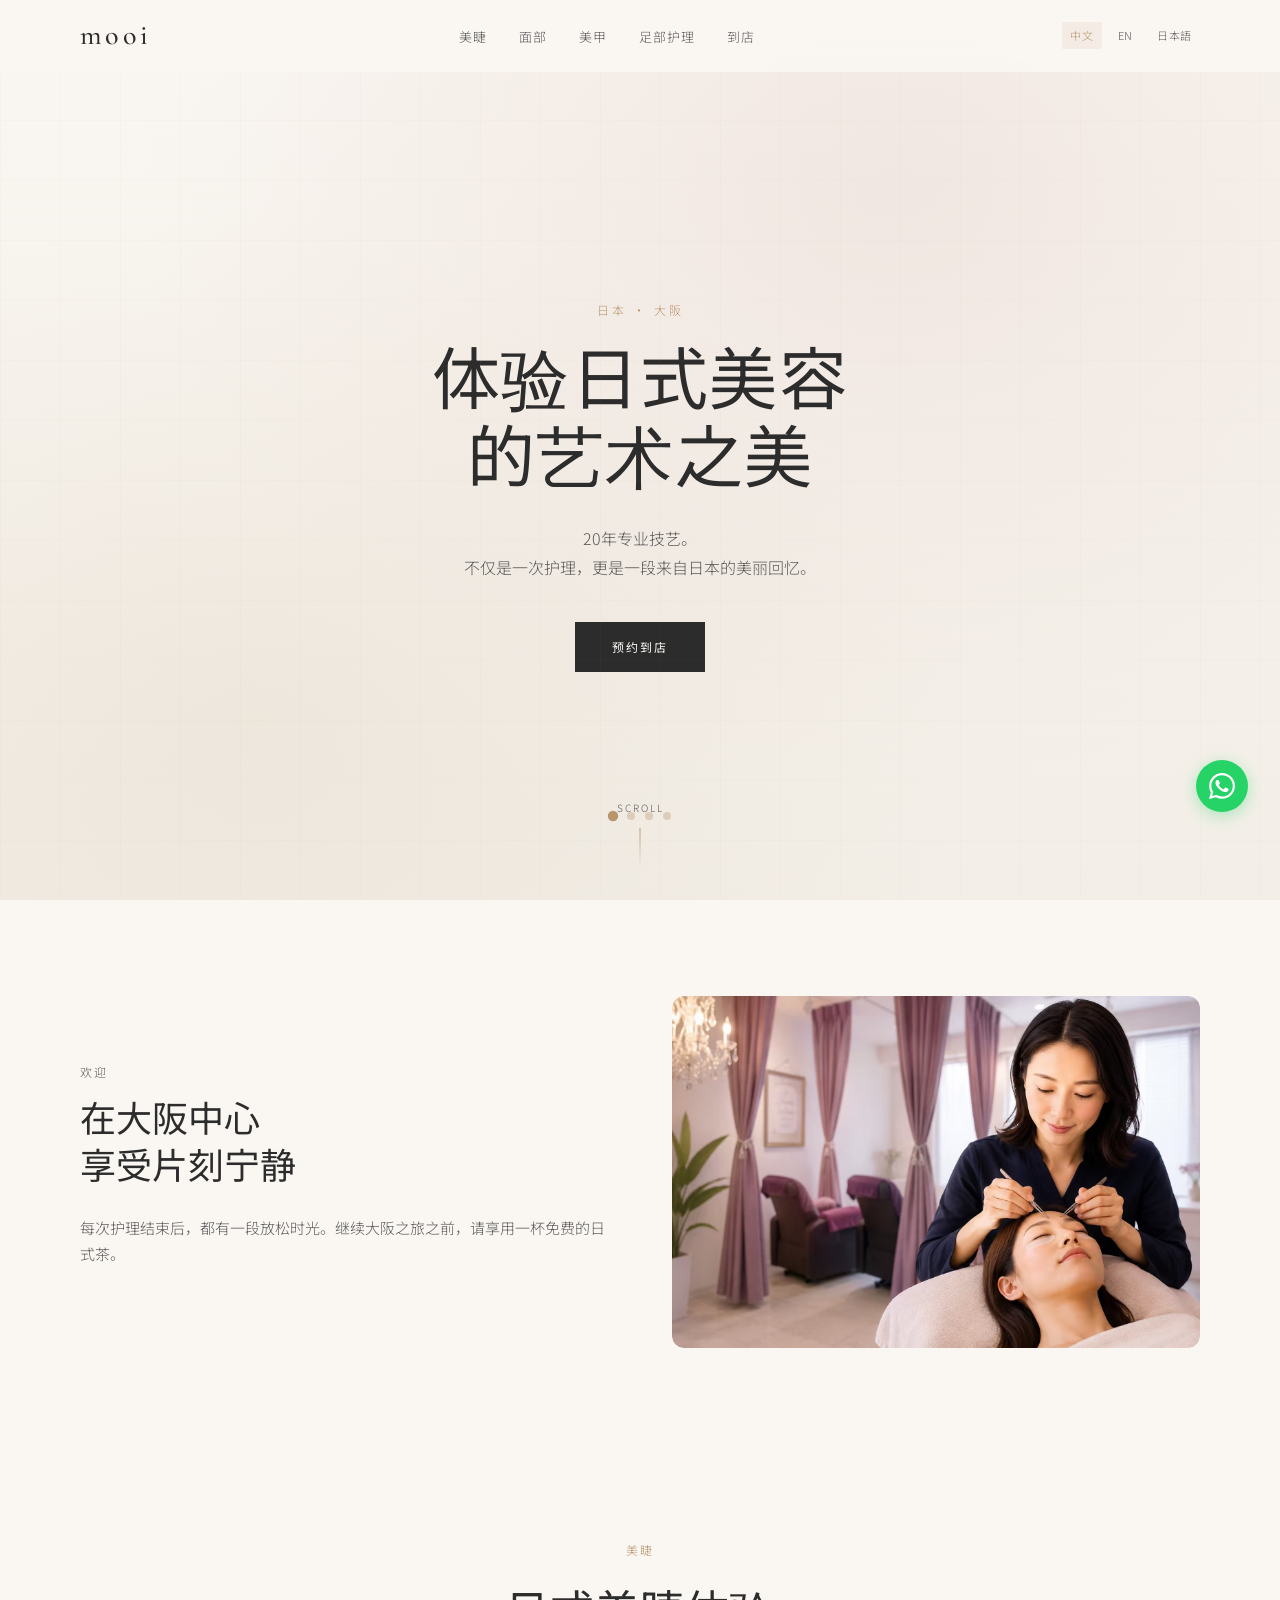
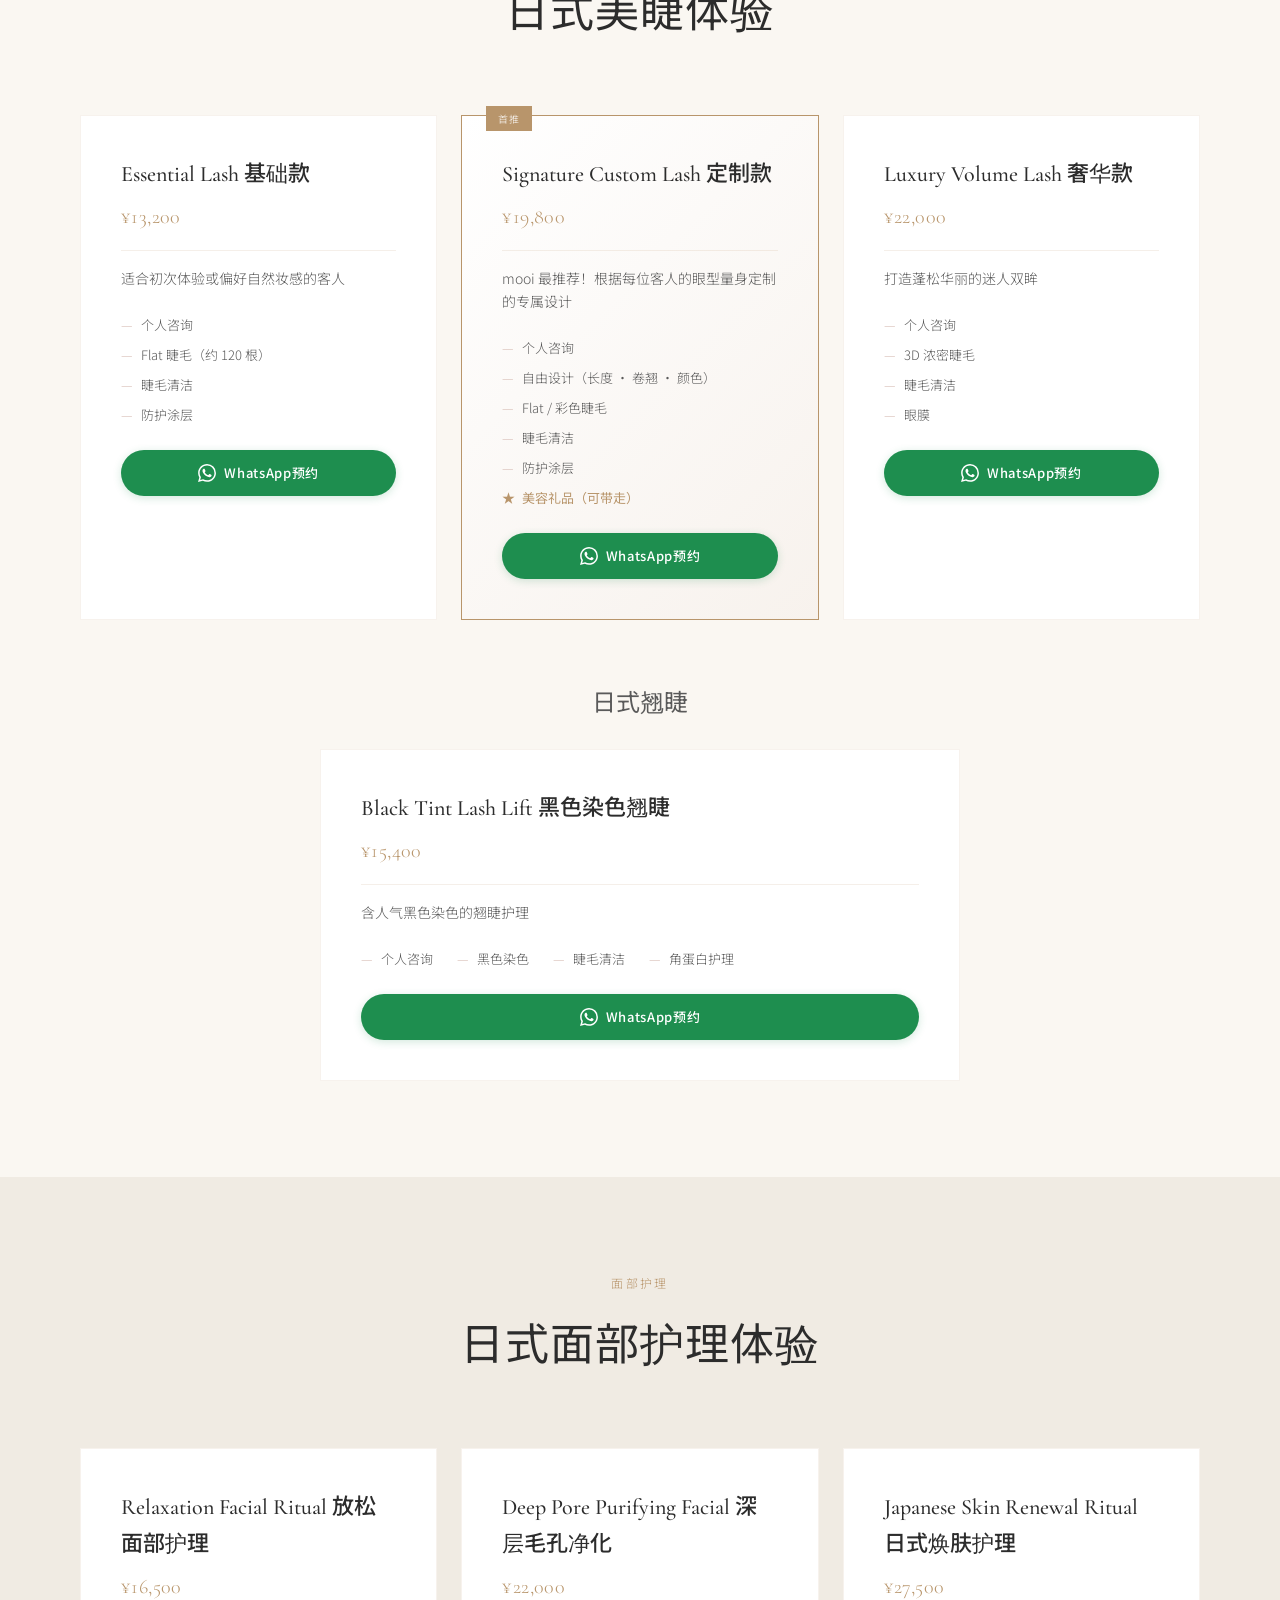
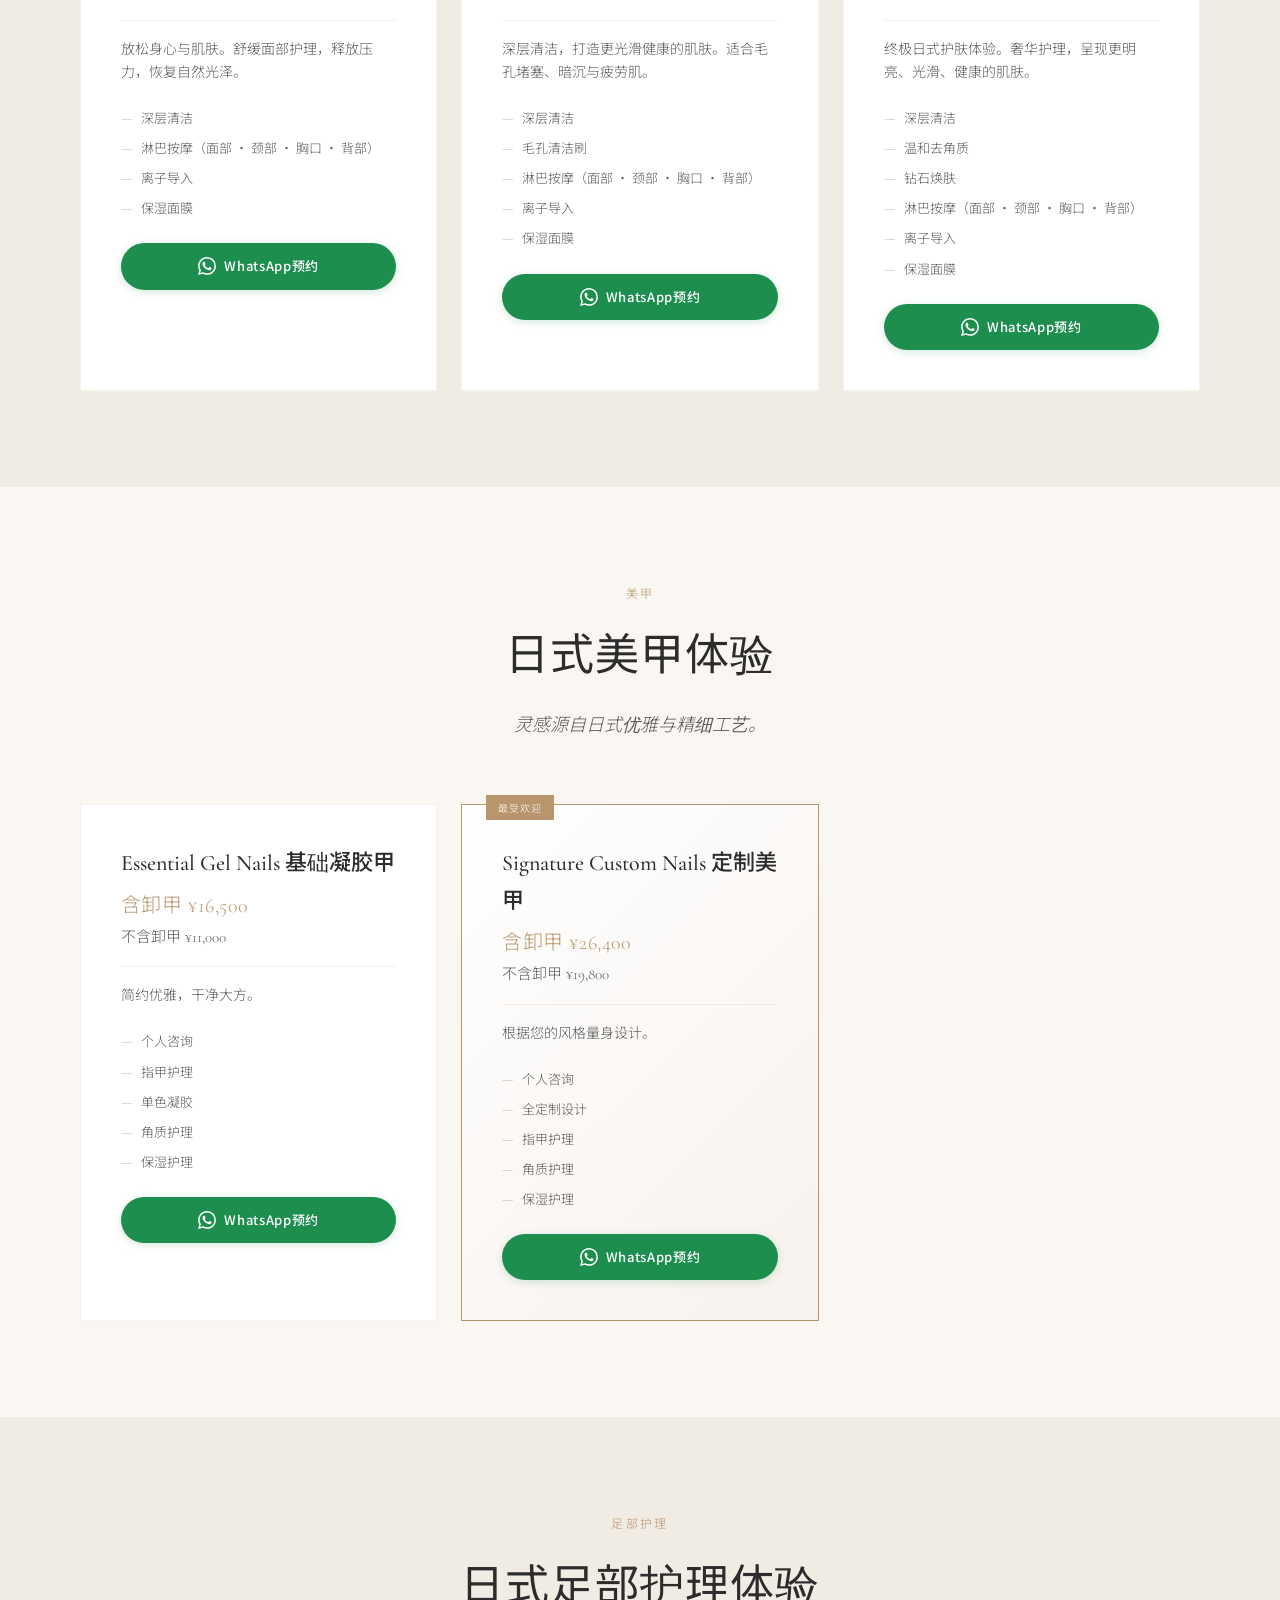
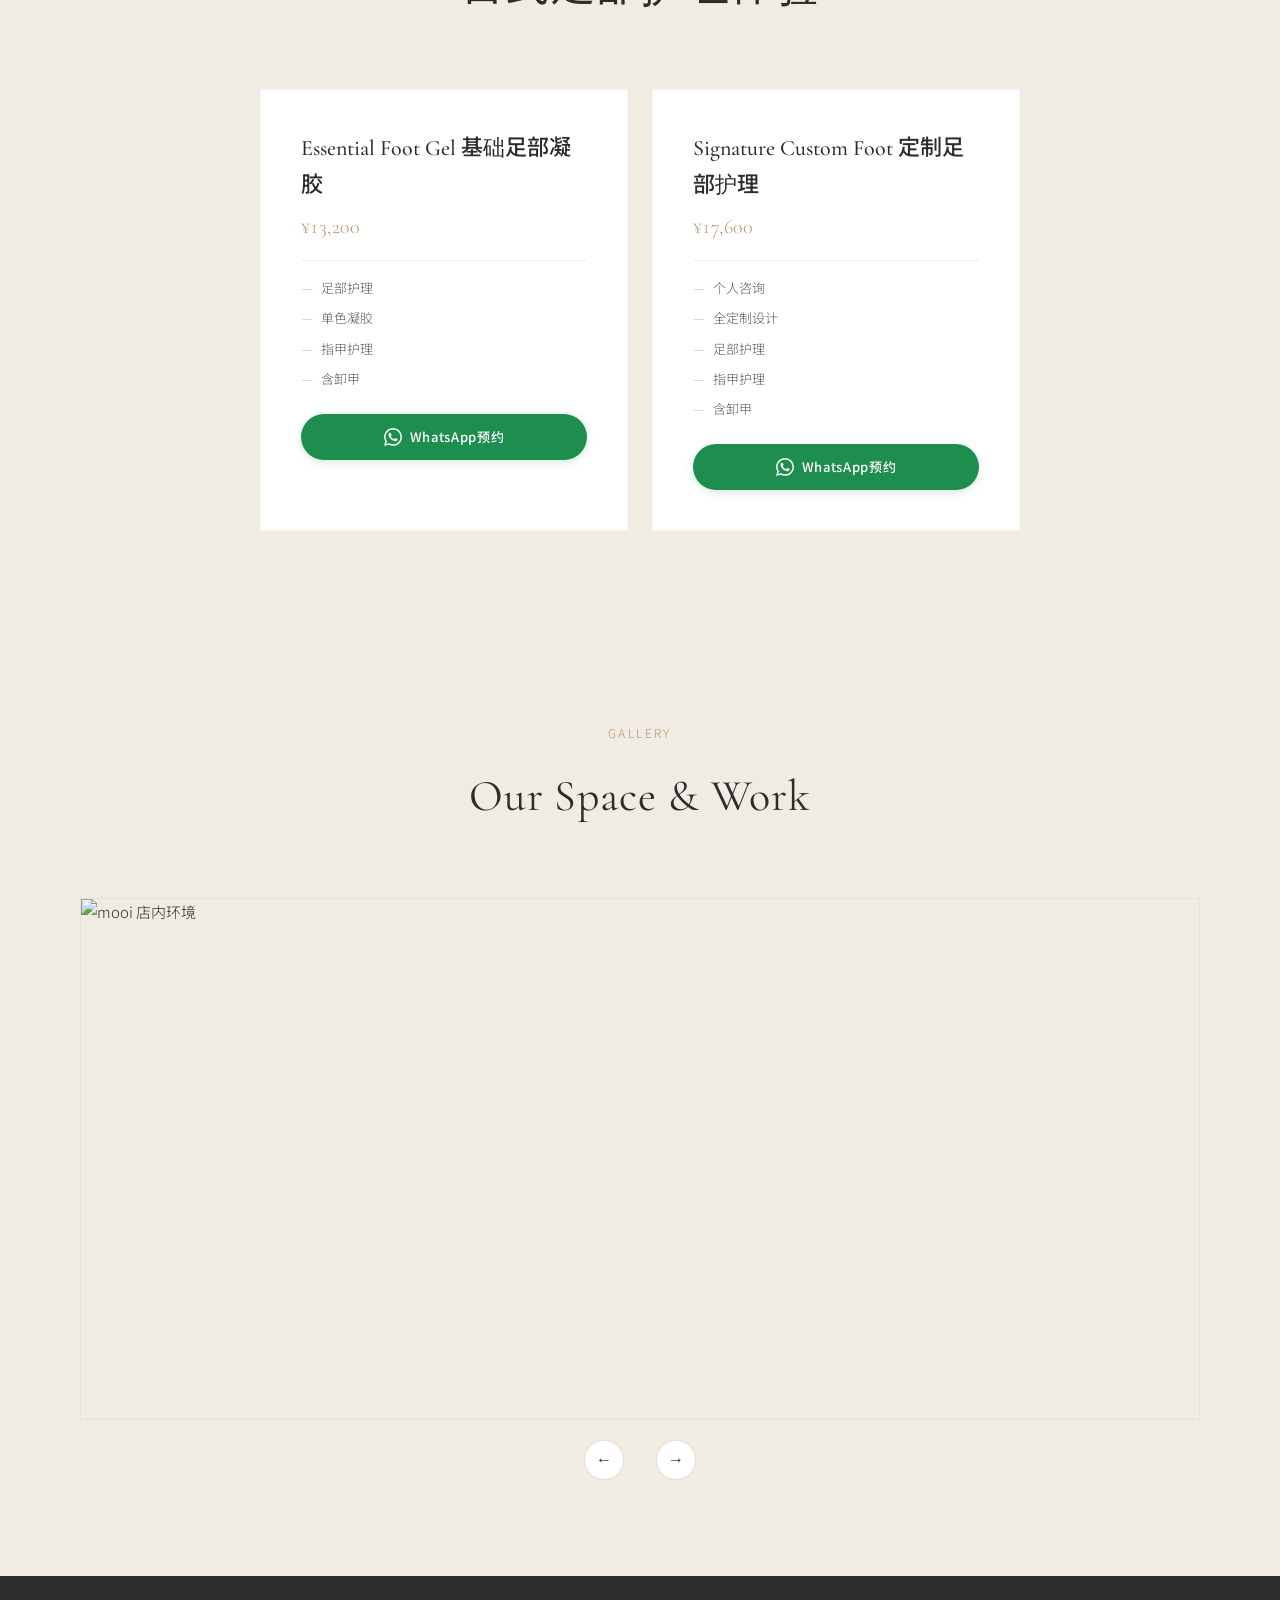
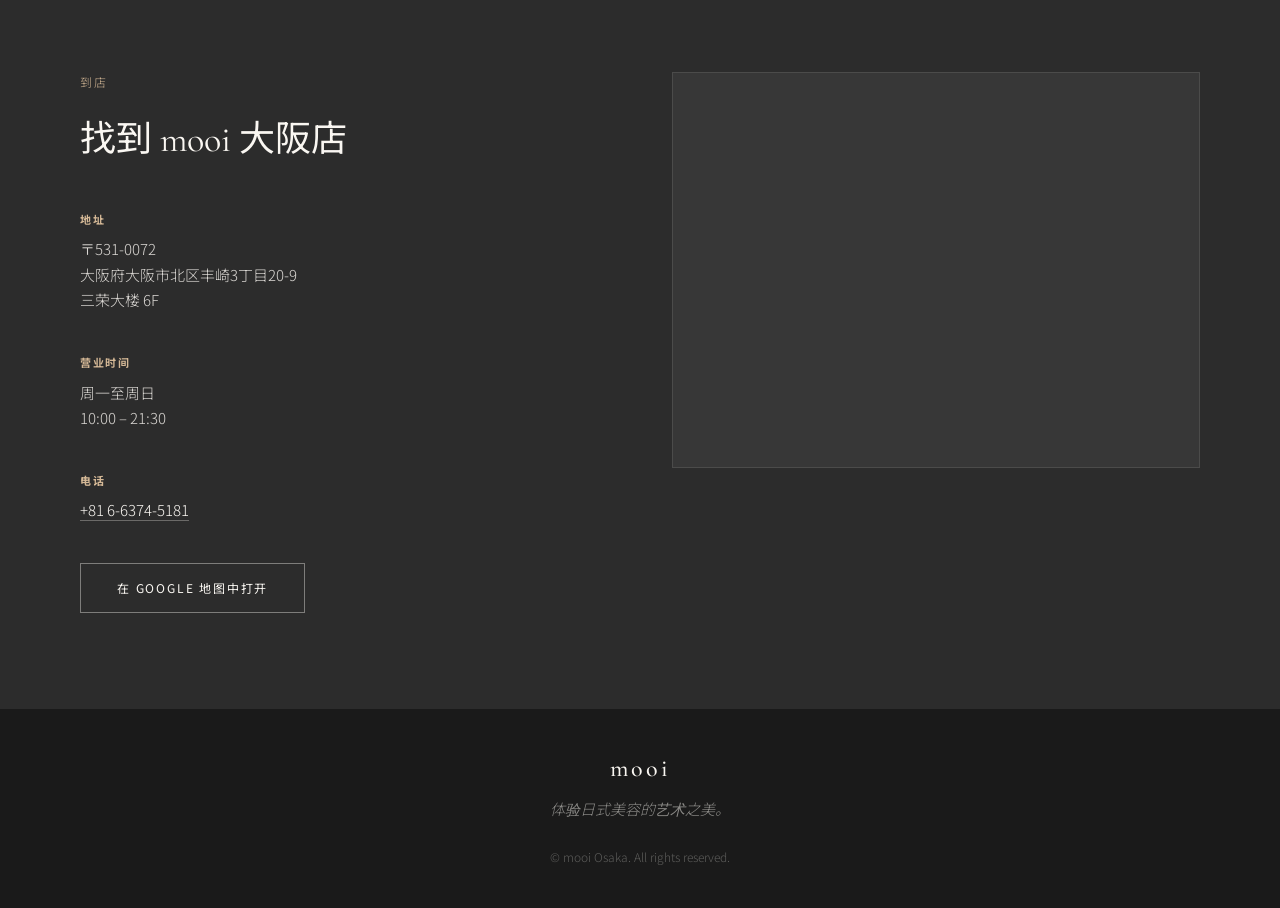
==== cn/index.html @ 12022ffa "Remove duplicate Japanese intro text from EN and CN pages Co-Authored-By: Claude Opus 4.7 <noreply@a" ====
<!DOCTYPE html>
<html lang="zh-CN">
<head>
  <meta charset="UTF-8">
  <meta name="viewport" content="width=device-width, initial-scale=1.0">
  <meta name="description" content="mooi — 大阪日式美容沙龙。美睫、面部护理、美甲、足部护理。20年专业经验。">
  <title>mooi | 大阪日式美容体验</title>
  <link rel="preconnect" href="https://fonts.googleapis.com">
  <link rel="preconnect" href="https://fonts.gstatic.com" crossorigin>
  <link href="https://fonts.googleapis.com/css2?family=Cormorant+Garamond:ital,wght@0,400;0,500;0,600;1,400&family=Noto+Sans+JP:wght@300;400;500&family=Noto+Sans+SC:wght@300;400;500&display=swap" rel="stylesheet">
  <link rel="stylesheet" href="../styles.css">
</head>
<body>
  <header class="header" id="header">
    <nav class="nav container">
      <a href="../index.html" class="logo">mooi</a>
      <button class="nav-toggle" aria-label="打开菜单" aria-expanded="false">
        <span></span>
        <span></span>
      </button>
      <div class="nav-menu">
        <ul class="nav-links">
          <li><a href="#lash">美睫</a></li>
          <li><a href="#facial">面部</a></li>
          <li><a href="#nail">美甲</a></li>
          <li><a href="#foot">足部护理</a></li>
          <li><a href="#visit">到店</a></li>
        </ul>
      </div>
      <div class="lang-switch">
        <a href="../cn/" class="active">中文</a>
        <a href="../en/">EN</a>
        <a href="../jp/">日本語</a>
      </div>
    </nav>
  </header>

  <main>
    <section class="hero">
      <div class="hero-carousel" id="heroCarousel">
        <div class="hero-slide active" style="background-image: url(../assets/images/interior-salon-01.jpg);"></div>
        <div class="hero-slide" style="background-image: url(../assets/images/interior-salon-02.jpg);"></div>
        <div class="hero-slide" style="background-image: url(../assets/images/service-01.jpg);"></div>
        <div class="hero-slide" style="background-image: url(../assets/images/service-03.jpg);"></div>
      </div>
      <div class="hero-grid-overlay"></div>
      <div class="hero-content container">
        <p class="hero-tag">日本 · 大阪</p>
        <h1>体验日式美容<br>的艺术之美</h1>
        <p class="hero-sub">20年专业技艺。<br>不仅是一次护理，更是一段来自日本的美丽回忆。</p>
        <a href="#visit" class="btn btn-primary">预约到店</a>
      </div>
      <div class="hero-dots" id="heroDots">
        <button class="hero-dot active" data-index="0" aria-label="Slide 1"></button>
        <button class="hero-dot" data-index="1" aria-label="Slide 2"></button>
        <button class="hero-dot" data-index="2" aria-label="Slide 3"></button>
        <button class="hero-dot" data-index="3" aria-label="Slide 4"></button>
      </div>
      <div class="hero-scroll">
        <span>Scroll</span>
        <div class="scroll-line"></div>
      </div>
    </section>

    <section class="intro section">
      <div class="container intro-grid">
        <div class="intro-text">
          <p class="section-label">欢迎</p>
          <h2>在大阪中心<br>享受片刻宁静</h2>
          <p>每次护理结束后，都有一段放松时光。继续大阪之旅之前，请享用一杯免费的日式茶。</p>
        </div>
        <div class="intro-features">
          <div class="intro-promo-image">
            <img src="../assets/images/promo.jpg" alt="mooi beauty salon Osaka" loading="lazy">
          </div>
        </div>
      </div>
    </section>

    <section class="services section" id="lash">
      <div class="container">
        <header class="section-header">
          <p class="section-label">美睫</p>
          <h2>日式美睫体验</h2>
        </header>
        <div class="service-grid">
          <article class="service-card">
            <div class="service-card-header">
              <h3>Essential Lash 基础款</h3>
              <p class="price">¥13,200</p>
            </div>
            <p class="service-desc">适合初次体验或偏好自然妆感的客人</p>
            <ul class="includes">
              <li>个人咨询</li>
              <li>Flat 睫毛（约 120 根）</li>
              <li>睫毛清洁</li>
              <li>防护涂层</li>
            </ul>
            <a href="../booking.html?service=Essential%20Lash" class="btn-booking">
              <svg viewBox="0 0 24 24" width="18" height="18"><path d="M17.472 14.382c-.297-.149-1.758-.867-2.03-.967-.273-.099-.471-.148-.67.15-.197.297-.767.966-.94 1.164-.173.199-.347.223-.644.075-.297-.15-1.255-.463-2.39-1.475-.884-.788-1.48-1.761-1.653-2.059-.173-.297-.018-.458.13-.606.134-.133.298-.347.446-.52.149-.174.198-.298.298-.497.099-.198.05-.371-.025-.52-.075-.149-.669-1.612-.916-2.207-.242-.579-.487-.5-.669-.51-.173-.008-.371-.01-.57-.01-.198 0-.52.074-.792.372-.272.297-1.04 1.016-1.04 2.479 0 1.462 1.065 2.875 1.213 3.074.149.198 2.096 3.2 5.077 4.487.709.306 1.262.489 1.694.625.712.227 1.36.195 1.871.118.571-.085 1.758-.719 2.006-1.413.248-.694.248-1.289.173-1.413-.074-.124-.272-.198-.57-.347m-5.421 7.403h-.004a9.87 9.87 0 01-5.031-1.378l-.361-.214-3.741.982.998-3.648-.235-.374a9.86 9.86 0 01-1.51-5.26c.001-5.45 4.436-9.884 9.888-9.884 2.64 0 5.122 1.03 6.988 2.898a9.825 9.825 0 012.893 6.994c-.003 5.45-4.437 9.884-9.885 9.884m8.413-18.297A11.815 11.815 0 0012.05 0C5.495 0 .16 5.335.157 11.892c0 2.096.547 4.142 1.588 5.945L.057 24l6.305-1.654a11.882 11.882 0 005.683 1.448h.005c6.554 0 11.89-5.335 11.893-11.893a11.821 11.821 0 00-3.48-8.413Z" fill="currentColor"/></svg>
              WhatsApp预约
            </a>
          </article>
          <article class="service-card featured">
            <span class="badge">首推</span>
            <div class="service-card-header">
              <h3>Signature Custom Lash 定制款</h3>
              <p class="price">¥19,800</p>
            </div>
            <p class="service-desc">mooi 最推荐！根据每位客人的眼型量身定制的专属设计</p>
            <ul class="includes">
              <li>个人咨询</li>
              <li>自由设计（长度 · 卷翘 · 颜色）</li>
              <li>Flat / 彩色睫毛</li>
              <li>睫毛清洁</li>
              <li>防护涂层</li>
              <li class="gift">美容礼品（可带走）</li>
            </ul>
            <a href="../booking.html?service=Signature%20Custom%20Lash" class="btn-booking">
              <svg viewBox="0 0 24 24" width="18" height="18"><path d="M17.472 14.382c-.297-.149-1.758-.867-2.03-.967-.273-.099-.471-.148-.67.15-.197.297-.767.966-.94 1.164-.173.199-.347.223-.644.075-.297-.15-1.255-.463-2.39-1.475-.884-.788-1.48-1.761-1.653-2.059-.173-.297-.018-.458.13-.606.134-.133.298-.347.446-.52.149-.174.198-.298.298-.497.099-.198.05-.371-.025-.52-.075-.149-.669-1.612-.916-2.207-.242-.579-.487-.5-.669-.51-.173-.008-.371-.01-.57-.01-.198 0-.52.074-.792.372-.272.297-1.04 1.016-1.04 2.479 0 1.462 1.065 2.875 1.213 3.074.149.198 2.096 3.2 5.077 4.487.709.306 1.262.489 1.694.625.712.227 1.36.195 1.871.118.571-.085 1.758-.719 2.006-1.413.248-.694.248-1.289.173-1.413-.074-.124-.272-.198-.57-.347m-5.421 7.403h-.004a9.87 9.87 0 01-5.031-1.378l-.361-.214-3.741.982.998-3.648-.235-.374a9.86 9.86 0 01-1.51-5.26c.001-5.45 4.436-9.884 9.888-9.884 2.64 0 5.122 1.03 6.988 2.898a9.825 9.825 0 012.893 6.994c-.003 5.45-4.437 9.884-9.885 9.884m8.413-18.297A11.815 11.815 0 0012.05 0C5.495 0 .16 5.335.157 11.892c0 2.096.547 4.142 1.588 5.945L.057 24l6.305-1.654a11.882 11.882 0 005.683 1.448h.005c6.554 0 11.89-5.335 11.893-11.893a11.821 11.821 0 00-3.48-8.413Z" fill="currentColor"/></svg>
              WhatsApp预约
            </a>
          </article>
          <article class="service-card">
            <div class="service-card-header">
              <h3>Luxury Volume Lash 奢华款</h3>
              <p class="price">¥22,000</p>
            </div>
            <p class="service-desc">打造蓬松华丽的迷人双眸</p>
            <ul class="includes">
              <li>个人咨询</li>
              <li>3D 浓密睫毛</li>
              <li>睫毛清洁</li>
              <li>眼膜</li>
            </ul>
            <a href="../booking.html?service=Luxury%20Volume%20Lash" class="btn-booking">
              <svg viewBox="0 0 24 24" width="18" height="18"><path d="M17.472 14.382c-.297-.149-1.758-.867-2.03-.967-.273-.099-.471-.148-.67.15-.197.297-.767.966-.94 1.164-.173.199-.347.223-.644.075-.297-.15-1.255-.463-2.39-1.475-.884-.788-1.48-1.761-1.653-2.059-.173-.297-.018-.458.13-.606.134-.133.298-.347.446-.52.149-.174.198-.298.298-.497.099-.198.05-.371-.025-.52-.075-.149-.669-1.612-.916-2.207-.242-.579-.487-.5-.669-.51-.173-.008-.371-.01-.57-.01-.198 0-.52.074-.792.372-.272.297-1.04 1.016-1.04 2.479 0 1.462 1.065 2.875 1.213 3.074.149.198 2.096 3.2 5.077 4.487.709.306 1.262.489 1.694.625.712.227 1.36.195 1.871.118.571-.085 1.758-.719 2.006-1.413.248-.694.248-1.289.173-1.413-.074-.124-.272-.198-.57-.347m-5.421 7.403h-.004a9.87 9.87 0 01-5.031-1.378l-.361-.214-3.741.982.998-3.648-.235-.374a9.86 9.86 0 01-1.51-5.26c.001-5.45 4.436-9.884 9.888-9.884 2.64 0 5.122 1.03 6.988 2.898a9.825 9.825 0 012.893 6.994c-.003 5.45-4.437 9.884-9.885 9.884m8.413-18.297A11.815 11.815 0 0012.05 0C5.495 0 .16 5.335.157 11.892c0 2.096.547 4.142 1.588 5.945L.057 24l6.305-1.654a11.882 11.882 0 005.683 1.448h.005c6.554 0 11.89-5.335 11.893-11.893a11.821 11.821 0 00-3.48-8.413Z" fill="currentColor"/></svg>
              WhatsApp预约
            </a>
          </article>
        </div>
        <div class="subsection">
          <h3 class="subsection-title">日式翘睫</h3>
          <article class="service-card service-card-wide">
            <div class="service-card-header">
              <h3>Black Tint Lash Lift 黑色染色翘睫</h3>
              <p class="price">¥15,400</p>
            </div>
            <p class="service-desc">含人气黑色染色的翘睫护理</p>
            <ul class="includes includes-inline">
              <li>个人咨询</li>
              <li>黑色染色</li>
              <li>睫毛清洁</li>
              <li>角蛋白护理</li>
            </ul>
            <a href="../booking.html?service=Black%20Tint%20Lash%20Lift" class="btn-booking">
              <svg viewBox="0 0 24 24" width="18" height="18"><path d="M17.472 14.382c-.297-.149-1.758-.867-2.03-.967-.273-.099-.471-.148-.67.15-.197.297-.767.966-.94 1.164-.173.199-.347.223-.644.075-.297-.15-1.255-.463-2.39-1.475-.884-.788-1.48-1.761-1.653-2.059-.173-.297-.018-.458.13-.606.134-.133.298-.347.446-.52.149-.174.198-.298.298-.497.099-.198.05-.371-.025-.52-.075-.149-.669-1.612-.916-2.207-.242-.579-.487-.5-.669-.51-.173-.008-.371-.01-.57-.01-.198 0-.52.074-.792.372-.272.297-1.04 1.016-1.04 2.479 0 1.462 1.065 2.875 1.213 3.074.149.198 2.096 3.2 5.077 4.487.709.306 1.262.489 1.694.625.712.227 1.36.195 1.871.118.571-.085 1.758-.719 2.006-1.413.248-.694.248-1.289.173-1.413-.074-.124-.272-.198-.57-.347m-5.421 7.403h-.004a9.87 9.87 0 01-5.031-1.378l-.361-.214-3.741.982.998-3.648-.235-.374a9.86 9.86 0 01-1.51-5.26c.001-5.45 4.436-9.884 9.888-9.884 2.64 0 5.122 1.03 6.988 2.898a9.825 9.825 0 012.893 6.994c-.003 5.45-4.437 9.884-9.885 9.884m8.413-18.297A11.815 11.815 0 0012.05 0C5.495 0 .16 5.335.157 11.892c0 2.096.547 4.142 1.588 5.945L.057 24l6.305-1.654a11.882 11.882 0 005.683 1.448h.005c6.554 0 11.89-5.335 11.893-11.893a11.821 11.821 0 00-3.48-8.413Z" fill="currentColor"/></svg>
              WhatsApp预约
            </a>
          </article>
        </div>
      </div>
    </section>

    <section class="services section section-alt" id="facial">
      <div class="container">
        <header class="section-header">
          <p class="section-label">面部护理</p>
          <h2>日式面部护理体验</h2>
        </header>
        <div class="service-grid">
          <article class="service-card">
            <div class="service-card-header">
              <h3>Relaxation Facial Ritual 放松面部护理</h3>
              <p class="price">¥16,500</p>
            </div>
            <p class="service-desc">放松身心与肌肤。舒缓面部护理，释放压力，恢复自然光泽。</p>
            <ul class="includes">
              <li>深层清洁</li>
              <li>淋巴按摩（面部 · 颈部 · 胸口 · 背部）</li>
              <li>离子导入</li>
              <li>保湿面膜</li>
            </ul>
            <a href="../booking.html?service=Relaxation%20Facial%20Ritual" class="btn-booking">
              <svg viewBox="0 0 24 24" width="18" height="18"><path d="M17.472 14.382c-.297-.149-1.758-.867-2.03-.967-.273-.099-.471-.148-.67.15-.197.297-.767.966-.94 1.164-.173.199-.347.223-.644.075-.297-.15-1.255-.463-2.39-1.475-.884-.788-1.48-1.761-1.653-2.059-.173-.297-.018-.458.13-.606.134-.133.298-.347.446-.52.149-.174.198-.298.298-.497.099-.198.05-.371-.025-.52-.075-.149-.669-1.612-.916-2.207-.242-.579-.487-.5-.669-.51-.173-.008-.371-.01-.57-.01-.198 0-.52.074-.792.372-.272.297-1.04 1.016-1.04 2.479 0 1.462 1.065 2.875 1.213 3.074.149.198 2.096 3.2 5.077 4.487.709.306 1.262.489 1.694.625.712.227 1.36.195 1.871.118.571-.085 1.758-.719 2.006-1.413.248-.694.248-1.289.173-1.413-.074-.124-.272-.198-.57-.347m-5.421 7.403h-.004a9.87 9.87 0 01-5.031-1.378l-.361-.214-3.741.982.998-3.648-.235-.374a9.86 9.86 0 01-1.51-5.26c.001-5.45 4.436-9.884 9.888-9.884 2.64 0 5.122 1.03 6.988 2.898a9.825 9.825 0 012.893 6.994c-.003 5.45-4.437 9.884-9.885 9.884m8.413-18.297A11.815 11.815 0 0012.05 0C5.495 0 .16 5.335.157 11.892c0 2.096.547 4.142 1.588 5.945L.057 24l6.305-1.654a11.882 11.882 0 005.683 1.448h.005c6.554 0 11.89-5.335 11.893-11.893a11.821 11.821 0 00-3.48-8.413Z" fill="currentColor"/></svg>
              WhatsApp预约
            </a>
          </article>
          <article class="service-card">
            <div class="service-card-header">
              <h3>Deep Pore Purifying Facial 深层毛孔净化</h3>
              <p class="price">¥22,000</p>
            </div>
            <p class="service-desc">深层清洁，打造更光滑健康的肌肤。适合毛孔堵塞、暗沉与疲劳肌。</p>
            <ul class="includes">
              <li>深层清洁</li>
              <li>毛孔清洁刷</li>
              <li>淋巴按摩（面部 · 颈部 · 胸口 · 背部）</li>
              <li>离子导入</li>
              <li>保湿面膜</li>
            </ul>
            <a href="../booking.html?service=Deep%20Pore%20Purifying%20Facial" class="btn-booking">
              <svg viewBox="0 0 24 24" width="18" height="18"><path d="M17.472 14.382c-.297-.149-1.758-.867-2.03-.967-.273-.099-.471-.148-.67.15-.197.297-.767.966-.94 1.164-.173.199-.347.223-.644.075-.297-.15-1.255-.463-2.39-1.475-.884-.788-1.48-1.761-1.653-2.059-.173-.297-.018-.458.13-.606.134-.133.298-.347.446-.52.149-.174.198-.298.298-.497.099-.198.05-.371-.025-.52-.075-.149-.669-1.612-.916-2.207-.242-.579-.487-.5-.669-.51-.173-.008-.371-.01-.57-.01-.198 0-.52.074-.792.372-.272.297-1.04 1.016-1.04 2.479 0 1.462 1.065 2.875 1.213 3.074.149.198 2.096 3.2 5.077 4.487.709.306 1.262.489 1.694.625.712.227 1.36.195 1.871.118.571-.085 1.758-.719 2.006-1.413.248-.694.248-1.289.173-1.413-.074-.124-.272-.198-.57-.347m-5.421 7.403h-.004a9.87 9.87 0 01-5.031-1.378l-.361-.214-3.741.982.998-3.648-.235-.374a9.86 9.86 0 01-1.51-5.26c.001-5.45 4.436-9.884 9.888-9.884 2.64 0 5.122 1.03 6.988 2.898a9.825 9.825 0 012.893 6.994c-.003 5.45-4.437 9.884-9.885 9.884m8.413-18.297A11.815 11.815 0 0012.05 0C5.495 0 .16 5.335.157 11.892c0 2.096.547 4.142 1.588 5.945L.057 24l6.305-1.654a11.882 11.882 0 005.683 1.448h.005c6.554 0 11.89-5.335 11.893-11.893a11.821 11.821 0 00-3.48-8.413Z" fill="currentColor"/></svg>
              WhatsApp预约
            </a>
          </article>
          <article class="service-card">
            <div class="service-card-header">
              <h3>Japanese Skin Renewal Ritual 日式焕肤护理</h3>
              <p class="price">¥27,500</p>
            </div>
            <p class="service-desc">终极日式护肤体验。奢华护理，呈现更明亮、光滑、健康的肌肤。</p>
            <ul class="includes">
              <li>深层清洁</li>
              <li>温和去角质</li>
              <li>钻石焕肤</li>
              <li>淋巴按摩（面部 · 颈部 · 胸口 · 背部）</li>
              <li>离子导入</li>
              <li>保湿面膜</li>
            </ul>
            <a href="../booking.html?service=Japanese%20Skin%20Renewal%20Ritual" class="btn-booking">
              <svg viewBox="0 0 24 24" width="18" height="18"><path d="M17.472 14.382c-.297-.149-1.758-.867-2.03-.967-.273-.099-.471-.148-.67.15-.197.297-.767.966-.94 1.164-.173.199-.347.223-.644.075-.297-.15-1.255-.463-2.39-1.475-.884-.788-1.48-1.761-1.653-2.059-.173-.297-.018-.458.13-.606.134-.133.298-.347.446-.52.149-.174.198-.298.298-.497.099-.198.05-.371-.025-.52-.075-.149-.669-1.612-.916-2.207-.242-.579-.487-.5-.669-.51-.173-.008-.371-.01-.57-.01-.198 0-.52.074-.792.372-.272.297-1.04 1.016-1.04 2.479 0 1.462 1.065 2.875 1.213 3.074.149.198 2.096 3.2 5.077 4.487.709.306 1.262.489 1.694.625.712.227 1.36.195 1.871.118.571-.085 1.758-.719 2.006-1.413.248-.694.248-1.289.173-1.413-.074-.124-.272-.198-.57-.347m-5.421 7.403h-.004a9.87 9.87 0 01-5.031-1.378l-.361-.214-3.741.982.998-3.648-.235-.374a9.86 9.86 0 01-1.51-5.26c.001-5.45 4.436-9.884 9.888-9.884 2.64 0 5.122 1.03 6.988 2.898a9.825 9.825 0 012.893 6.994c-.003 5.45-4.437 9.884-9.885 9.884m8.413-18.297A11.815 11.815 0 0012.05 0C5.495 0 .16 5.335.157 11.892c0 2.096.547 4.142 1.588 5.945L.057 24l6.305-1.654a11.882 11.882 0 005.683 1.448h.005c6.554 0 11.89-5.335 11.893-11.893a11.821 11.821 0 00-3.48-8.413Z" fill="currentColor"/></svg>
              WhatsApp预约
            </a>
          </article>
        </div>
      </div>
    </section>

    <section class="services section" id="nail">
      <div class="container">
        <header class="section-header">
          <p class="section-label">美甲</p>
          <h2>日式美甲体验</h2>
          <p class="section-sub">灵感源自日式优雅与精细工艺。</p>
        </header>
        <div class="service-grid">
          <article class="service-card">
            <div class="service-card-header">
              <h3>Essential Gel Nails 基础凝胶甲</h3>
              <div class="price-group">
                <p class="price">含卸甲 ¥16,500</p>
                <p class="price-sub">不含卸甲 ¥11,000</p>
              </div>
            </div>
            <p class="service-desc">简约优雅，干净大方。</p>
            <ul class="includes">
              <li>个人咨询</li>
              <li>指甲护理</li>
              <li>单色凝胶</li>
              <li>角质护理</li>
              <li>保湿护理</li>
            </ul>
            <a href="../booking.html?service=Essential%20Gel%20Nails%20(Off%20Included)" class="btn-booking">
              <svg viewBox="0 0 24 24" width="18" height="18"><path d="M17.472 14.382c-.297-.149-1.758-.867-2.03-.967-.273-.099-.471-.148-.67.15-.197.297-.767.966-.94 1.164-.173.199-.347.223-.644.075-.297-.15-1.255-.463-2.39-1.475-.884-.788-1.48-1.761-1.653-2.059-.173-.297-.018-.458.13-.606.134-.133.298-.347.446-.52.149-.174.198-.298.298-.497.099-.198.05-.371-.025-.52-.075-.149-.669-1.612-.916-2.207-.242-.579-.487-.5-.669-.51-.173-.008-.371-.01-.57-.01-.198 0-.52.074-.792.372-.272.297-1.04 1.016-1.04 2.479 0 1.462 1.065 2.875 1.213 3.074.149.198 2.096 3.2 5.077 4.487.709.306 1.262.489 1.694.625.712.227 1.36.195 1.871.118.571-.085 1.758-.719 2.006-1.413.248-.694.248-1.289.173-1.413-.074-.124-.272-.198-.57-.347m-5.421 7.403h-.004a9.87 9.87 0 01-5.031-1.378l-.361-.214-3.741.982.998-3.648-.235-.374a9.86 9.86 0 01-1.51-5.26c.001-5.45 4.436-9.884 9.888-9.884 2.64 0 5.122 1.03 6.988 2.898a9.825 9.825 0 012.893 6.994c-.003 5.45-4.437 9.884-9.885 9.884m8.413-18.297A11.815 11.815 0 0012.05 0C5.495 0 .16 5.335.157 11.892c0 2.096.547 4.142 1.588 5.945L.057 24l6.305-1.654a11.882 11.882 0 005.683 1.448h.005c6.554 0 11.89-5.335 11.893-11.893a11.821 11.821 0 00-3.48-8.413Z" fill="currentColor"/></svg>
              WhatsApp预约
            </a>
          </article>
          <article class="service-card featured">
            <span class="badge">最受欢迎</span>
            <div class="service-card-header">
              <h3>Signature Custom Nails 定制美甲</h3>
              <div class="price-group">
                <p class="price">含卸甲 ¥26,400</p>
                <p class="price-sub">不含卸甲 ¥19,800</p>
              </div>
            </div>
            <p class="service-desc">根据您的风格量身设计。</p>
            <ul class="includes">
              <li>个人咨询</li>
              <li>全定制设计</li>
              <li>指甲护理</li>
              <li>角质护理</li>
              <li>保湿护理</li>
            </ul>
            <a href="../booking.html?service=Signature%20Custom%20Nails%20(Off%20Included)" class="btn-booking">
              <svg viewBox="0 0 24 24" width="18" height="18"><path d="M17.472 14.382c-.297-.149-1.758-.867-2.03-.967-.273-.099-.471-.148-.67.15-.197.297-.767.966-.94 1.164-.173.199-.347.223-.644.075-.297-.15-1.255-.463-2.39-1.475-.884-.788-1.48-1.761-1.653-2.059-.173-.297-.018-.458.13-.606.134-.133.298-.347.446-.52.149-.174.198-.298.298-.497.099-.198.05-.371-.025-.52-.075-.149-.669-1.612-.916-2.207-.242-.579-.487-.5-.669-.51-.173-.008-.371-.01-.57-.01-.198 0-.52.074-.792.372-.272.297-1.04 1.016-1.04 2.479 0 1.462 1.065 2.875 1.213 3.074.149.198 2.096 3.2 5.077 4.487.709.306 1.262.489 1.694.625.712.227 1.36.195 1.871.118.571-.085 1.758-.719 2.006-1.413.248-.694.248-1.289.173-1.413-.074-.124-.272-.198-.57-.347m-5.421 7.403h-.004a9.87 9.87 0 01-5.031-1.378l-.361-.214-3.741.982.998-3.648-.235-.374a9.86 9.86 0 01-1.51-5.26c.001-5.45 4.436-9.884 9.888-9.884 2.64 0 5.122 1.03 6.988 2.898a9.825 9.825 0 012.893 6.994c-.003 5.45-4.437 9.884-9.885 9.884m8.413-18.297A11.815 11.815 0 0012.05 0C5.495 0 .16 5.335.157 11.892c0 2.096.547 4.142 1.588 5.945L.057 24l6.305-1.654a11.882 11.882 0 005.683 1.448h.005c6.554 0 11.89-5.335 11.893-11.893a11.821 11.821 0 00-3.48-8.413Z" fill="currentColor"/></svg>
              WhatsApp预约
            </a>
          </article>
        </div>
      </div>
    </section>

    <section class="services section section-alt" id="foot">
      <div class="container">
        <header class="section-header">
          <p class="section-label">足部护理</p>
          <h2>日式足部护理体验</h2>
        </header>
        <div class="service-grid service-grid-2">
          <article class="service-card">
            <div class="service-card-header">
              <h3>Essential Foot Gel 基础足部凝胶</h3>
              <p class="price">¥13,200</p>
            </div>
            <ul class="includes">
              <li>足部护理</li>
              <li>单色凝胶</li>
              <li>指甲护理</li>
              <li>含卸甲</li>
            </ul>
            <a href="../booking.html?service=Essential%20Foot%20Gel" class="btn-booking">
              <svg viewBox="0 0 24 24" width="18" height="18"><path d="M17.472 14.382c-.297-.149-1.758-.867-2.03-.967-.273-.099-.471-.148-.67.15-.197.297-.767.966-.94 1.164-.173.199-.347.223-.644.075-.297-.15-1.255-.463-2.39-1.475-.884-.788-1.48-1.761-1.653-2.059-.173-.297-.018-.458.13-.606.134-.133.298-.347.446-.52.149-.174.198-.298.298-.497.099-.198.05-.371-.025-.52-.075-.149-.669-1.612-.916-2.207-.242-.579-.487-.5-.669-.51-.173-.008-.371-.01-.57-.01-.198 0-.52.074-.792.372-.272.297-1.04 1.016-1.04 2.479 0 1.462 1.065 2.875 1.213 3.074.149.198 2.096 3.2 5.077 4.487.709.306 1.262.489 1.694.625.712.227 1.36.195 1.871.118.571-.085 1.758-.719 2.006-1.413.248-.694.248-1.289.173-1.413-.074-.124-.272-.198-.57-.347m-5.421 7.403h-.004a9.87 9.87 0 01-5.031-1.378l-.361-.214-3.741.982.998-3.648-.235-.374a9.86 9.86 0 01-1.51-5.26c.001-5.45 4.436-9.884 9.888-9.884 2.64 0 5.122 1.03 6.988 2.898a9.825 9.825 0 012.893 6.994c-.003 5.45-4.437 9.884-9.885 9.884m8.413-18.297A11.815 11.815 0 0012.05 0C5.495 0 .16 5.335.157 11.892c0 2.096.547 4.142 1.588 5.945L.057 24l6.305-1.654a11.882 11.882 0 005.683 1.448h.005c6.554 0 11.89-5.335 11.893-11.893a11.821 11.821 0 00-3.48-8.413Z" fill="currentColor"/></svg>
              WhatsApp预约
            </a>
          </article>
          <article class="service-card">
            <div class="service-card-header">
              <h3>Signature Custom Foot 定制足部护理</h3>
              <p class="price">¥17,600</p>
            </div>
            <ul class="includes">
              <li>个人咨询</li>
              <li>全定制设计</li>
              <li>足部护理</li>
              <li>指甲护理</li>
              <li>含卸甲</li>
            </ul>
            <a href="../booking.html?service=Signature%20Custom%20Foot" class="btn-booking">
              <svg viewBox="0 0 24 24" width="18" height="18"><path d="M17.472 14.382c-.297-.149-1.758-.867-2.03-.967-.273-.099-.471-.148-.67.15-.197.297-.767.966-.94 1.164-.173.199-.347.223-.644.075-.297-.15-1.255-.463-2.39-1.475-.884-.788-1.48-1.761-1.653-2.059-.173-.297-.018-.458.13-.606.134-.133.298-.347.446-.52.149-.174.198-.298.298-.497.099-.198.05-.371-.025-.52-.075-.149-.669-1.612-.916-2.207-.242-.579-.487-.5-.669-.51-.173-.008-.371-.01-.57-.01-.198 0-.52.074-.792.372-.272.297-1.04 1.016-1.04 2.479 0 1.462 1.065 2.875 1.213 3.074.149.198 2.096 3.2 5.077 4.487.709.306 1.262.489 1.694.625.712.227 1.36.195 1.871.118.571-.085 1.758-.719 2.006-1.413.248-.694.248-1.289.173-1.413-.074-.124-.272-.198-.57-.347m-5.421 7.403h-.004a9.87 9.87 0 01-5.031-1.378l-.361-.214-3.741.982.998-3.648-.235-.374a9.86 9.86 0 01-1.51-5.26c.001-5.45 4.436-9.884 9.888-9.884 2.64 0 5.122 1.03 6.988 2.898a9.825 9.825 0 012.893 6.994c-.003 5.45-4.437 9.884-9.885 9.884m8.413-18.297A11.815 11.815 0 0012.05 0C5.495 0 .16 5.335.157 11.892c0 2.096.547 4.142 1.588 5.945L.057 24l6.305-1.654a11.882 11.882 0 005.683 1.448h.005c6.554 0 11.89-5.335 11.893-11.893a11.821 11.821 0 00-3.48-8.413Z" fill="currentColor"/></svg>
              WhatsApp预约
            </a>
          </article>
        </div>
      </div>
    </section>

    <section class="env-carousel-section" aria-label="店内环境">
      <div class="container">
        <header class="section-header">
          <p class="section-label">Gallery</p>
          <h2>Our Space &amp; Work</h2>
        </header>
        <div class="env-carousel" id="envCarousel">
          <div class="env-carousel-track" id="envTrack">
            <div class="env-carousel-slide">
              <img src="../assets/images/interior-salon-01.jpg" alt="mooi 店内环境" loading="lazy">
            </div>
            <div class="env-carousel-slide">
              <img src="../assets/images/interior-salon-02.jpg" alt="mooi 店内装饰" loading="lazy">
            </div>
            <div class="env-carousel-slide">
              <img src="../assets/images/service-02.jpg" alt="mooi 护理服务" loading="lazy">
            </div>
            <div class="env-carousel-slide">
              <img src="../assets/images/service-04.jpg" alt="mooi 美容服务" loading="lazy">
            </div>
            <div class="env-carousel-slide">
              <img src="../assets/images/service-05.jpg" alt="mooi 美容体验" loading="lazy">
            </div>
            <div class="env-carousel-slide">
              <img src="../assets/images/service-06.jpg" alt="mooi 体验" loading="lazy">
            </div>
            <div class="env-carousel-slide">
              <img src="../assets/images/service-07.jpg" alt="mooi 护理" loading="lazy">
            </div>
            <div class="env-carousel-slide">
              <img src="../assets/images/service-01.jpg" alt="mooi 服务" loading="lazy">
            </div>
            <div class="env-carousel-slide">
              <img src="../assets/images/service-03.jpg" alt="mooi 作品" loading="lazy">
            </div>
          </div>
        </div>
        <div class="env-carousel-nav">
          <button class="env-carousel-btn" id="envPrev" aria-label="上一张">&larr;</button>
          <div class="env-dots" id="envDots"></div>
          <button class="env-carousel-btn" id="envNext" aria-label="下一张">&rarr;</button>
        </div>
      </div>
    </section>

    <section class="visit section" id="visit">
      <div class="container visit-grid">
        <div class="visit-info">
          <p class="section-label">到店</p>
          <h2>找到 mooi 大阪店</h2>
          <div class="visit-details">
            <div class="visit-item">
              <h4>地址</h4>
              <p>〒531-0072<br>大阪府大阪市北区丰崎3丁目20-9<br>三荣大楼 6F</p>
            </div>
            <div class="visit-item">
              <h4>营业时间</h4>
              <p>周一至周日<br>10:00 – 21:30</p>
            </div>
            <div class="visit-item">
              <h4>电话</h4>
              <p><a href="tel:+81663745181">+81 6-6374-5181</a></p>
            </div>
          </div>
          <a href="https://maps.app.goo.gl/LRA9g748Cib7dJYz8" target="_blank" rel="noopener noreferrer" class="btn btn-outline">在 Google 地图中打开</a>
        </div>
        <div class="visit-map">
          <iframe
            title="mooi 地图"
            src="https://maps.google.com/maps?q=34.7094243,135.4965071&hl=zh-CN&z=17&output=embed"
            width="100%"
            height="100%"
            style="border:0;"
            allowfullscreen=""
            loading="lazy"
            referrerpolicy="no-referrer-when-downgrade">
          </iframe>
        </div>
      </div>
    </section>
  </main>

  <footer class="footer">
    <div class="container footer-inner">
      <span class="logo">mooi</span>
      <p class="footer-tagline">体验日式美容的艺术之美。</p>
      <p class="footer-copy">&copy; mooi Osaka. All rights reserved.</p>
    </div>
  </footer>

  <a href="https://api.whatsapp.com/send/?phone=85290744644" class="whatsapp-btn" target="_blank" rel="noopener noreferrer" aria-label="WhatsApp预约" title="WhatsApp预约">
    <svg viewBox="0 0 24 24"><path d="M17.472 14.382c-.297-.149-1.758-.867-2.03-.967-.273-.099-.471-.148-.67.15-.197.297-.767.966-.94 1.164-.173.199-.347.223-.644.075-.297-.15-1.255-.463-2.39-1.475-.884-.788-1.48-1.761-1.653-2.059-.173-.297-.018-.458.13-.606.134-.133.298-.347.446-.52.149-.174.198-.298.298-.497.099-.198.05-.371-.025-.52-.075-.149-.669-1.612-.916-2.207-.242-.579-.487-.5-.669-.51-.173-.008-.371-.01-.57-.01-.198 0-.52.074-.792.372-.272.297-1.04 1.016-1.04 2.479 0 1.462 1.065 2.875 1.213 3.074.149.198 2.096 3.2 5.077 4.487.709.306 1.262.489 1.694.625.712.227 1.36.195 1.871.118.571-.085 1.758-.719 2.006-1.413.248-.694.248-1.289.173-1.413-.074-.124-.272-.198-.57-.347m-5.421 7.403h-.004a9.87 9.87 0 01-5.031-1.378l-.361-.214-3.741.982.998-3.648-.235-.374a9.86 9.86 0 01-1.51-5.26c.001-5.45 4.436-9.884 9.888-9.884 2.64 0 5.122 1.03 6.988 2.898a9.825 9.825 0 012.893 6.994c-.003 5.45-4.437 9.884-9.885 9.884m8.413-18.297A11.815 11.815 0 0012.05 0C5.495 0 .16 5.335.157 11.892c0 2.096.547 4.142 1.588 5.945L.057 24l6.305-1.654a11.882 11.882 0 005.683 1.448h.005c6.554 0 11.89-5.335 11.893-11.893a11.821 11.821 0 00-3.48-8.413z"/></svg>
  </a>
  <button class="back-to-top" id="backToTop" aria-label="回到顶部" title="回到顶部">&uarr;</button>
  <script src="../script.js"></script>
</body>
</html>
---- styles.css ----
/* ========================================
   mooi — Japanese Beauty Salon
   ======================================== */

:root {
  --cream: #faf7f2;
  --cream-dark: #f0ebe3;
  --blush: #e8d5d0;
  --blush-deep: #d4b8b0;
  --charcoal: #2c2c2c;
  --charcoal-light: #5a5a5a;
  --gold: #b8956b;
  --gold-light: #d4b896;
  --white: #ffffff;

  --font-display: "Cormorant Garamond", "Noto Sans JP", serif;
  --font-body: "Noto Sans JP", sans-serif;

  --space-xs: 0.5rem;
  --space-sm: 1rem;
  --space-md: 1.5rem;
  --space-lg: 2.5rem;
  --space-xl: 4rem;
  --space-2xl: 6rem;

  --radius: 2px;
  --transition: 0.3s ease;
  --header-h: 72px;
}

*,
*::before,
*::after {
  box-sizing: border-box;
  margin: 0;
  padding: 0;
}

html {
  scroll-behavior: smooth;
  scroll-padding-top: var(--header-h);
}

body {
  font-family: var(--font-body);
  font-weight: 300;
  font-size: 0.9375rem;
  line-height: 1.7;
  color: var(--charcoal);
  background: var(--cream);
  -webkit-font-smoothing: antialiased;
}

img {
  max-width: 100%;
  display: block;
}

a {
  color: inherit;
  text-decoration: none;
  transition: color var(--transition);
}

ul {
  list-style: none;
}

.container {
  width: min(1120px, 92vw);
  margin-inline: auto;
}

/* ---- Header ---- */

.header {
  position: fixed;
  top: 0;
  left: 0;
  right: 0;
  z-index: 100;
  height: var(--header-h);
  background: rgba(250, 247, 242, 0.92);
  backdrop-filter: blur(12px);
  border-bottom: 1px solid transparent;
  transition: border-color var(--transition), box-shadow var(--transition);
}

.header.scrolled {
  border-color: rgba(184, 149, 107, 0.15);
  box-shadow: 0 1px 20px rgba(44, 44, 44, 0.04);
}

.nav {
  display: flex;
  align-items: center;
  justify-content: space-between;
  height: 100%;
}

.logo {
  font-family: var(--font-display);
  font-size: 1.75rem;
  font-weight: 500;
  letter-spacing: 0.12em;
  color: var(--charcoal);
}

.nav-menu {
  display: flex;
  align-items: center;
  gap: 2rem;
}

.nav-links {
  display: flex;
  gap: 2rem;
}

.lang-switch {
  display: flex;
  align-items: center;
  gap: 0.5rem;
}

.lang-switch a {
  font-size: 0.6875rem;
  letter-spacing: 0.06em;
  color: var(--charcoal-light);
  padding: 0.25rem 0.5rem;
  border-radius: 1px;
  transition: all var(--transition);
}

.lang-switch a:hover {
  color: var(--gold);
}

.lang-switch a.active {
  color: var(--gold);
  background: rgba(184, 149, 107, 0.1);
}

html[lang="zh-CN"] {
  --font-body: "Noto Sans SC", "Noto Sans JP", sans-serif;
}

.nav-links a {
  font-size: 0.8125rem;
  letter-spacing: 0.08em;
  text-transform: uppercase;
  color: var(--charcoal-light);
  position: relative;
}

.nav-links a::after {
  content: "";
  position: absolute;
  bottom: -4px;
  left: 0;
  width: 0;
  height: 1px;
  background: var(--gold);
  transition: width var(--transition);
}

.nav-links a:hover {
  color: var(--charcoal);
}

.nav-links a:hover::after {
  width: 100%;
}

.nav-toggle {
  display: none;
  flex-direction: column;
  gap: 6px;
  background: none;
  border: none;
  cursor: pointer;
  padding: 4px;
}

.nav-toggle span {
  display: block;
  width: 24px;
  height: 1px;
  background: var(--charcoal);
  transition: transform var(--transition), opacity var(--transition);
}

.nav-toggle.active span:first-child {
  transform: translateY(3.5px) rotate(45deg);
}

.nav-toggle.active span:last-child {
  transform: translateY(-3.5px) rotate(-45deg);
}

/* ---- Hero Carousel ---- */

.hero {
  position: relative;
  min-height: 100vh;
  display: flex;
  align-items: center;
  justify-content: center;
  overflow: hidden;
}

.hero-carousel {
  position: absolute;
  inset: 0;
}

.hero-slide {
  position: absolute;
  inset: 0;
  background-size: cover;
  background-position: center;
  background-repeat: no-repeat;
  opacity: 0;
  transition: opacity 1.2s ease-in-out;
}

.hero-slide.active {
  opacity: 1;
}

.hero-slide::after {
  content: "";
  position: absolute;
  inset: 0;
  background:
    radial-gradient(ellipse at 70% 20%, rgba(232, 213, 208, 0.45) 0%, transparent 60%),
    radial-gradient(ellipse at 20% 80%, rgba(184, 149, 107, 0.1) 0%, transparent 50%),
    linear-gradient(180deg, rgba(250, 247, 242, 0.85) 0%, rgba(240, 235, 227, 0.75) 100%);
}

.hero-grid-overlay {
  position: absolute;
  inset: 0;
  z-index: 1;
  pointer-events: none;
  background-image:
    linear-gradient(rgba(184, 149, 107, 0.03) 1px, transparent 1px),
    linear-gradient(90deg, rgba(184, 149, 107, 0.03) 1px, transparent 1px);
  background-size: 60px 60px;
}

.hero-dots {
  position: absolute;
  bottom: 5rem;
  left: 50%;
  transform: translateX(-50%);
  display: flex;
  gap: 0.625rem;
  z-index: 2;
}

.hero-dot {
  width: 8px;
  height: 8px;
  border-radius: 50%;
  background: rgba(184, 149, 107, 0.35);
  border: none;
  cursor: pointer;
  transition: background 0.3s ease, transform 0.3s ease;
  padding: 0;
}

.hero-dot.active {
  background: var(--gold);
  transform: scale(1.3);
}

@keyframes heroZoom {
  0% { transform: scale(1); }
  100% { transform: scale(1.08); }
}

.hero-content {
  position: relative;
  text-align: center;
  padding: calc(var(--header-h) + var(--space-xl)) var(--space-sm) var(--space-xl);
}

.hero-tag {
  font-size: 0.75rem;
  letter-spacing: 0.25em;
  text-transform: uppercase;
  color: var(--gold);
  margin-bottom: var(--space-md);
}

.hero h1 {
  font-family: var(--font-display);
  font-size: clamp(2.5rem, 6vw, 4.25rem);
  font-weight: 400;
  line-height: 1.15;
  letter-spacing: 0.02em;
  margin-bottom: var(--space-md);
}

.hero-sub {
  font-size: clamp(0.875rem, 2vw, 1rem);
  color: var(--charcoal-light);
  max-width: 480px;
  margin: 0 auto var(--space-lg);
  line-height: 1.8;
}

.btn {
  display: inline-block;
  padding: 0.875rem 2.25rem;
  font-family: var(--font-body);
  font-size: 0.75rem;
  font-weight: 400;
  letter-spacing: 0.15em;
  text-transform: uppercase;
  border: 1px solid transparent;
  cursor: pointer;
  transition: all var(--transition);
}

.btn-primary {
  background: var(--charcoal);
  color: var(--cream);
  border-color: var(--charcoal);
}

.btn-primary:hover {
  background: transparent;
  color: var(--charcoal);
}

.btn-outline {
  background: transparent;
  color: var(--charcoal);
  border-color: var(--charcoal);
}

.btn-outline:hover {
  background: var(--charcoal);
  color: var(--cream);
}

.hero-scroll {
  position: absolute;
  bottom: 2rem;
  left: 50%;
  transform: translateX(-50%);
  display: flex;
  flex-direction: column;
  align-items: center;
  gap: 0.75rem;
}

.hero-scroll span {
  font-size: 0.625rem;
  letter-spacing: 0.2em;
  text-transform: uppercase;
  color: var(--charcoal-light);
}

.scroll-line {
  width: 1px;
  height: 40px;
  background: linear-gradient(to bottom, var(--gold), transparent);
  animation: scrollPulse 2s ease-in-out infinite;
}

@keyframes scrollPulse {
  0%, 100% { opacity: 0.3; transform: scaleY(0.6); }
  50% { opacity: 1; transform: scaleY(1); }
}

/* ---- Sections ---- */

.section {
  padding: var(--space-2xl) 0;
}

.section-alt {
  background: var(--cream-dark);
}

.section-label {
  font-size: 0.75rem;
  letter-spacing: 0.2em;
  text-transform: uppercase;
  color: var(--gold);
  margin-bottom: var(--space-sm);
}

.section-header {
  text-align: center;
  margin-bottom: var(--space-xl);
}

.section-header h2 {
  font-family: var(--font-display);
  font-size: clamp(2rem, 4vw, 2.75rem);
  font-weight: 400;
  letter-spacing: 0.02em;
}

.section-sub {
  margin-top: var(--space-sm);
  color: var(--charcoal-light);
  font-style: italic;
  font-family: var(--font-display);
  font-size: 1.125rem;
}

/* ---- Intro ---- */

.intro-grid {
  display: grid;
  grid-template-columns: 1fr 1fr;
  gap: var(--space-xl);
  align-items: center;
}

.intro-text h2 {
  font-family: var(--font-display);
  font-size: clamp(1.75rem, 3vw, 2.25rem);
  font-weight: 400;
  line-height: 1.3;
  margin-bottom: var(--space-md);
}

.intro-text p {
  color: var(--charcoal-light);
  margin-bottom: var(--space-sm);
}

.intro-jp {
  font-size: 0.875rem;
  color: var(--charcoal-light);
  opacity: 0.85;
  padding-left: var(--space-sm);
  border-left: 2px solid var(--blush);
}

.intro-features {
  display: flex;
  flex-direction: column;
  gap: var(--space-md);
}

.feature {
  display: flex;
  align-items: baseline;
  gap: var(--space-md);
  padding: var(--space-md) var(--space-lg);
  background: var(--white);
  border-left: 3px solid var(--gold);
}

.feature-num {
  font-family: var(--font-display);
  font-size: 2.5rem;
  font-weight: 400;
  color: var(--gold);
  line-height: 1;
}

.feature-label {
  font-size: 0.8125rem;
  letter-spacing: 0.06em;
  color: var(--charcoal-light);
}

.intro-promo-image {
  width: 100%;
  border-radius: 12px;
  overflow: hidden;
}

.intro-promo-image img {
  width: 100%;
  height: auto;
  display: block;
  border-radius: 12px;
  transition: transform 0.6s ease;
}

.intro-promo-image img:hover {
  transform: scale(1.02);
}

/* ---- Environment Carousel ---- */

.env-carousel-section {
  padding: var(--space-2xl) 0;
  background: var(--cream-dark);
}

.env-carousel {
  position: relative;
  overflow: hidden;
  border: 1px solid rgba(184, 149, 107, 0.12);
}

.env-carousel-track {
  display: flex;
  transition: transform 0.6s ease;
}

.env-carousel-slide {
  min-width: 100%;
  aspect-ratio: 16 / 9;
  max-height: 520px;
}

.env-carousel-slide img {
  width: 100%;
  height: 100%;
  object-fit: cover;
}

.env-carousel-nav {
  display: flex;
  align-items: center;
  justify-content: center;
  gap: 1rem;
  margin-top: 1.25rem;
}

.env-carousel-btn {
  width: 40px;
  height: 40px;
  border-radius: 50%;
  border: 1px solid rgba(184, 149, 107, 0.3);
  background: var(--white);
  color: var(--charcoal);
  font-size: 1rem;
  cursor: pointer;
  display: flex;
  align-items: center;
  justify-content: center;
  transition: all 0.3s ease;
}

.env-carousel-btn:hover {
  background: var(--gold);
  color: var(--white);
  border-color: var(--gold);
}

.env-dots {
  display: flex;
  gap: 0.5rem;
}

.env-dot {
  width: 8px;
  height: 8px;
  border-radius: 50%;
  background: rgba(184, 149, 107, 0.3);
  border: none;
  cursor: pointer;
  padding: 0;
  transition: background 0.3s ease, transform 0.3s ease;
}

.env-dot.active {
  background: var(--gold);
  transform: scale(1.3);
}

/* ---- Service Cards ---- */

.service-grid {
  display: grid;
  grid-template-columns: repeat(3, 1fr);
  gap: var(--space-md);
}

.service-grid-2 {
  grid-template-columns: repeat(2, 1fr);
  max-width: 760px;
  margin-inline: auto;
}

.service-card {
  position: relative;
  background: var(--white);
  padding: var(--space-lg);
  border: 1px solid rgba(184, 149, 107, 0.12);
  transition: transform var(--transition), box-shadow var(--transition);
}

.service-card:hover {
  transform: translateY(-4px);
  box-shadow: 0 12px 40px rgba(44, 44, 44, 0.06);
}

.service-card.featured {
  border-color: var(--gold);
  background: linear-gradient(135deg, var(--white) 0%, rgba(232, 213, 208, 0.15) 100%);
}

.badge {
  position: absolute;
  top: -0.625rem;
  left: var(--space-md);
  background: var(--gold);
  color: var(--white);
  font-size: 0.625rem;
  letter-spacing: 0.1em;
  text-transform: uppercase;
  padding: 0.25rem 0.75rem;
}

.service-card-header {
  margin-bottom: var(--space-sm);
  padding-bottom: var(--space-sm);
  border-bottom: 1px solid rgba(184, 149, 107, 0.15);
}

.service-card-header h3 {
  font-family: var(--font-display);
  font-size: 1.375rem;
  font-weight: 500;
  margin-bottom: 0.375rem;
}

.price {
  font-family: var(--font-display);
  font-size: 1.25rem;
  color: var(--gold);
  letter-spacing: 0.02em;
}

.price-sub {
  font-family: var(--font-display);
  font-size: 0.9375rem;
  color: var(--charcoal-light);
  margin-top: 0.125rem;
}

.price-group .price {
  margin-bottom: 0;
}

.service-desc {
  font-size: 0.875rem;
  color: var(--charcoal-light);
  margin-bottom: var(--space-md);
  line-height: 1.65;
}

.includes {
  display: flex;
  flex-direction: column;
  gap: 0.5rem;
}

.includes li {
  font-size: 0.8125rem;
  color: var(--charcoal-light);
  padding-left: 1.25rem;
  position: relative;
}

.includes li::before {
  content: "—";
  position: absolute;
  left: 0;
  color: var(--blush-deep);
}

.includes li.gift {
  color: var(--gold);
  font-weight: 400;
}

.includes li.gift::before {
  content: "★";
  color: var(--gold);
}

.includes-inline {
  flex-direction: row;
  flex-wrap: wrap;
  gap: 0.5rem 1.5rem;
}

.subsection {
  margin-top: var(--space-xl);
}

.subsection-title {
  font-family: var(--font-display);
  font-size: 1.5rem;
  font-weight: 400;
  text-align: center;
  margin-bottom: var(--space-md);
  color: var(--charcoal-light);
}

.service-card-wide {
  max-width: 640px;
  margin-inline: auto;
}

/* ---- Visit ---- */

.visit {
  background: var(--charcoal);
  color: var(--cream);
}

.visit .section-label {
  color: var(--gold-light);
}

.visit h2 {
  font-family: var(--font-display);
  font-size: clamp(1.75rem, 3vw, 2.25rem);
  font-weight: 400;
  margin-bottom: var(--space-lg);
}

.visit-grid {
  display: grid;
  grid-template-columns: 1fr 1fr;
  gap: var(--space-xl);
  align-items: start;
  min-width: 0;
}

.visit-grid > * {
  min-width: 0;
}

.visit-details {
  display: flex;
  flex-direction: column;
  gap: var(--space-lg);
  margin-bottom: var(--space-lg);
}

.visit-item h4 {
  font-size: 0.6875rem;
  letter-spacing: 0.15em;
  text-transform: uppercase;
  color: var(--gold-light);
  margin-bottom: 0.5rem;
}

.visit-item p {
  font-size: 0.9375rem;
  line-height: 1.7;
  color: rgba(250, 247, 242, 0.85);
}

.visit-en {
  font-size: 0.8125rem !important;
  opacity: 0.6;
  margin-top: 0.375rem;
}

.visit-item a {
  color: var(--cream);
  border-bottom: 1px solid rgba(250, 247, 242, 0.3);
}

.visit-item a:hover {
  color: var(--gold-light);
  border-color: var(--gold-light);
}

.visit .btn-outline {
  color: var(--cream);
  border-color: rgba(250, 247, 242, 0.4);
}

.visit .btn-outline:hover {
  background: var(--cream);
  color: var(--charcoal);
  border-color: var(--cream);
}

.visit-map {
  aspect-ratio: 4 / 3;
  min-height: 320px;
  max-width: 100%;
  overflow: hidden;
  background: rgba(250, 247, 242, 0.05);
  border: 1px solid rgba(250, 247, 242, 0.1);
}

.visit-map iframe {
  width: 100%;
  height: 100%;
  filter: grayscale(30%) contrast(1.05);
}

/* ---- Footer ---- */

.footer {
  padding: var(--space-lg) 0;
  background: #1a1a1a;
  text-align: center;
}

.footer-inner {
  display: flex;
  flex-direction: column;
  align-items: center;
  gap: var(--space-xs);
}

.footer .logo {
  color: var(--cream);
  font-size: 1.5rem;
}

.footer-tagline {
  font-family: var(--font-display);
  font-style: italic;
  font-size: 0.9375rem;
  color: rgba(250, 247, 242, 0.5);
}

.footer-copy {
  font-size: 0.75rem;
  color: rgba(250, 247, 242, 0.3);
  margin-top: var(--space-sm);
}

/* ---- Responsive ---- */

@media (max-width: 900px) {
  .service-grid {
    grid-template-columns: 1fr;
    max-width: 480px;
    margin-inline: auto;
  }

  .service-grid-2 {
    grid-template-columns: 1fr;
  }

  .intro-grid,
  .visit-grid {
    grid-template-columns: 1fr;
  }

  .visit-map {
    order: -1;
    min-height: 240px;
    max-width: 100%;
    width: 100%;
  }

  .visit-map iframe {
    width: 100%;
    height: 100%;
  }

  .env-carousel-slide {
    aspect-ratio: 4 / 3;
    max-height: 360px;
  }
}

@media (max-width: 640px) {
  :root {
    --space-2xl: 4rem;
  }

  .hero-scroll {
    display: none;
  }

  .hero-dots {
    bottom: 3.5rem;
  }

  .nav-toggle {
    display: flex;
  }

  .nav-menu {
    position: fixed;
    top: var(--header-h);
    left: 0;
    right: 0;
    flex-direction: column;
    background: rgba(250, 247, 242, 0.98);
    backdrop-filter: blur(12px);
    padding: var(--space-lg) 0;
    gap: var(--space-md);
    transform: translateY(-120%);
    opacity: 0;
    transition: transform var(--transition), opacity var(--transition);
    border-bottom: 1px solid rgba(184, 149, 107, 0.15);
  }

  .nav-menu.open {
    transform: translateY(0);
    opacity: 1;
  }

  .nav-links {
    flex-direction: column;
    align-items: center;
    gap: var(--space-md);
  }

  .intro-features {
    width: 100%;
  }

  .env-carousel-slide {
    aspect-ratio: 3 / 4;
    max-height: 320px;
  }

  .env-carousel-btn {
    width: 34px;
    height: 34px;
  }

  .whatsapp-btn {
    bottom: 6.5rem;
    right: 1rem;
    width: 46px;
    height: 46px;
  }

  .back-to-top {
    bottom: 1rem;
    right: 1rem;
    width: 38px;
    height: 38px;
  }

  .service-card {
    padding: var(--space-md);
  }
}

/* ---- Language Landing ---- */

.lang-landing {
  position: relative;
  min-height: 100vh;
  display: flex;
  align-items: center;
  justify-content: center;
  padding: 60px 20px;
  background: var(--cream);
}

.lang-landing-bg {
  position: absolute;
  inset: 0;
  background: url(assets/images/interior-salon-01.jpg) center/cover no-repeat;
  opacity: 0.04;
  z-index: 0;
}

.lang-landing-content {
  position: relative;
  z-index: 1;
  width: 100%;
  max-width: 900px;
  display: flex;
  flex-direction: column;
  align-items: center;
  gap: 2.5rem;
  animation: langFadeInUp 0.8s ease-out;
}

@keyframes langFadeInUp {
  from { opacity: 0; transform: translateY(20px); }
  to   { opacity: 1; transform: translateY(0); }
}

/* Brand Header */
.lang-brand-header {
  text-align: center;
  width: 100%;
  animation: langFadeInUp 0.8s ease-out 0.2s both;
}

.lang-brand-badge {
  display: inline-flex;
  align-items: center;
  background: rgba(184, 149, 107, 0.1);
  border: 1px solid rgba(184, 149, 107, 0.2);
  border-radius: 50px;
  padding: 8px 20px;
  margin-bottom: 1.5rem;
  font-size: 0.75rem;
  color: var(--gold);
  font-weight: 500;
  letter-spacing: 1.5px;
  text-transform: uppercase;
}

.lang-brand-name {
  font-family: var(--font-display);
  font-size: clamp(2.5rem, 6vw, 3.5rem);
  font-weight: 400;
  letter-spacing: 0.12em;
  color: var(--charcoal);
  margin-bottom: 0.75rem;
  line-height: 1.2;
}

.lang-brand-tagline {
  font-family: var(--font-display);
  font-style: italic;
  font-size: clamp(0.9375rem, 2vw, 1.125rem);
  font-weight: 400;
  color: var(--gold);
  letter-spacing: 0.5px;
  margin-bottom: 0.75rem;
}

.lang-brand-sub {
  font-size: clamp(0.875rem, 1.5vw, 1rem);
  font-weight: 300;
  color: var(--charcoal-light);
  line-height: 1.8;
  max-width: 520px;
  margin-left: auto;
  margin-right: auto;
}

/* Language Cards */
.lang-cards {
  display: grid;
  grid-template-columns: repeat(3, 1fr);
  gap: 1.25rem;
  width: 100%;
  max-width: 700px;
  animation: langFadeInUp 0.8s ease-out 0.4s both;
}

.lang-card {
  background: var(--white);
  border: 1px solid rgba(184, 149, 107, 0.15);
  border-radius: 12px;
  padding: 1.5rem;
  text-align: center;
  text-decoration: none;
  color: var(--charcoal);
  transition: all 0.3s ease;
  cursor: pointer;
  display: flex;
  flex-direction: column;
  align-items: center;
  justify-content: center;
  min-height: 110px;
  box-shadow: 0 2px 8px rgba(0,0,0,0.04);
}

.lang-card:hover {
  transform: translateY(-3px);
  border-color: var(--gold);
  box-shadow: 0 8px 24px rgba(0,0,0,0.08);
}

.lang-card:active {
  transform: translateY(-1px);
}

.lang-card-name {
  font-size: 1.25rem;
  font-weight: 600;
  letter-spacing: 0.3px;
  margin-bottom: 0.35rem;
  color: var(--charcoal);
}

.lang-card-desc {
  font-size: 0.875rem;
  font-weight: 400;
  color: var(--charcoal-light);
}

/* Buttons */
.lang-buttons {
  width: 100%;
  max-width: 700px;
  display: flex;
  flex-direction: column;
  align-items: center;
  gap: 0.875rem;
  animation: langFadeInUp 0.8s ease-out 0.6s both;
}

.lang-btn-whatsapp,
.lang-btn-phone {
  display: inline-flex;
  align-items: center;
  justify-content: center;
  gap: 10px;
  padding: 16px 36px;
  border-radius: 50px;
  text-decoration: none;
  font-size: 1rem;
  font-weight: 600;
  transition: all 0.3s ease;
  white-space: nowrap;
  letter-spacing: 0.3px;
  width: 100%;
  max-width: 380px;
}

.lang-btn-whatsapp {
  background: #1E8E4F;
  color: #fff;
  box-shadow: 0 2px 8px rgba(30,142,79,0.25);
}

.lang-btn-whatsapp:hover {
  transform: translateY(-2px);
  box-shadow: 0 4px 16px rgba(30,142,79,0.35);
  background: #20A05A;
}

.lang-whatsapp-icon {
  width: 20px;
  height: 20px;
  fill: currentColor;
  flex-shrink: 0;
}

.lang-btn-phone {
  background: var(--charcoal);
  color: var(--cream);
  box-shadow: 0 2px 8px rgba(44,44,44,0.25);
}

.lang-btn-phone:hover {
  transform: translateY(-2px);
  box-shadow: 0 4px 16px rgba(44,44,44,0.35);
  background: #3a3a3a;
}

.lang-phone-icon {
  width: 18px;
  height: 18px;
  flex-shrink: 0;
}

/* Store Info Card */
.lang-store-info {
  width: 100%;
  max-width: 700px;
  animation: langFadeInUp 0.8s ease-out 0.8s both;
}

.lang-store-card {
  background: var(--white);
  border: 1px solid rgba(184, 149, 107, 0.15);
  border-radius: 16px;
  padding: 2.5rem 2rem;
  box-shadow: 0 2px 8px rgba(0,0,0,0.04);
  transition: all 0.3s ease;
}

.lang-store-card:hover {
  transform: translateY(-2px);
  box-shadow: 0 8px 24px rgba(0,0,0,0.08);
  border-color: var(--gold);
}

.lang-store-image {
  width: 100%;
  border-radius: 12px;
  overflow: hidden;
  margin-bottom: 1.5rem;
}

.lang-store-image img {
  width: 100%;
  height: auto;
  display: block;
  border-radius: 12px;
  transition: transform 0.6s ease;
}

.lang-store-card:hover .lang-store-image img {
  transform: scale(1.02);
}

.lang-store-address {
  display: flex;
  flex-direction: column;
  gap: 0.5rem;
  text-align: center;
  padding-top: 0.5rem;
  border-top: 1px solid rgba(184, 149, 107, 0.12);
}

.lang-store-label {
  font-size: 0.7rem;
  font-weight: 600;
  color: var(--gold);
  letter-spacing: 1.2px;
  text-transform: uppercase;
  margin-bottom: 0.25rem;
}

.lang-store-text {
  font-size: 0.95rem;
  color: var(--charcoal);
  font-weight: 400;
  line-height: 1.6;
}

.lang-store-text a {
  color: var(--charcoal);
  text-decoration: underline;
  transition: color 0.3s;
}

.lang-store-text a:hover {
  color: var(--gold);
}

/* Footer */
.lang-footer {
  width: 100%;
  max-width: 700px;
  text-align: center;
  padding-top: 0.5rem;
  animation: langFadeInUp 0.8s ease-out 1s both;
}

.lang-footer-text {
  font-size: 0.75rem;
  color: var(--charcoal-light);
  font-weight: 300;
  letter-spacing: 0.5px;
}

/* ---- Booking Button (Service Cards) ---- */

.btn-booking {
  display: inline-flex;
  align-items: center;
  justify-content: center;
  gap: 8px;
  width: 100%;
  padding: 12px 20px;
  margin-top: var(--space-md);
  background: #1E8E4F;
  color: #fff;
  border: none;
  border-radius: 50px;
  font-family: var(--font-body);
  font-size: 0.8125rem;
  font-weight: 500;
  letter-spacing: 0.05em;
  cursor: pointer;
  text-decoration: none;
  transition: all 0.3s ease;
  box-shadow: 0 2px 8px rgba(30,142,79,0.2);
}

.btn-booking:hover {
  background: #20A05A;
  transform: translateY(-2px);
  box-shadow: 0 4px 16px rgba(30,142,79,0.3);
}

.btn-booking svg {
  width: 18px;
  height: 18px;
  fill: currentColor;
  flex-shrink: 0;
}

/* ---- Language Landing Responsive ---- */

@media (max-width: 768px) {
  .lang-landing {
    padding: 50px 20px;
  }

  .lang-landing-content {
    gap: 2rem;
  }

  .lang-cards {
    grid-template-columns: 1fr;
    gap: 1rem;
    max-width: 380px;
  }

  .lang-card {
    padding: 1.25rem 1.5rem;
    min-height: 100px;
  }

  .lang-store-card {
    padding: 2rem 1.5rem;
  }

  .lang-btn-whatsapp,
  .lang-btn-phone {
    max-width: 100%;
  }
}

@media (max-width: 568px) {
  .lang-landing {
    padding: 40px 15px;
  }

  .lang-landing-content {
    gap: 1.75rem;
  }

  .lang-brand-badge {
    font-size: 0.7rem;
    padding: 6px 16px;
  }

  .lang-brand-sub {
    font-size: 0.9rem;
    padding: 0 10px;
  }

  .lang-card {
    padding: 1.15rem 1.2rem;
    min-height: 90px;
  }

  .lang-card-name {
    font-size: 1.15rem;
  }

  .lang-card-desc {
    font-size: 0.8rem;
  }

  .lang-store-card {
    padding: 1.75rem 1.25rem;
  }

  .lang-store-text {
    font-size: 0.9rem;
  }

  .lang-btn-whatsapp,
  .lang-btn-phone {
    padding: 14px 28px;
    font-size: 0.95rem;
  }
}

/* Touch device optimization */
@media (hover: none) and (pointer: coarse) {
  .lang-card:hover {
    transform: none;
  }

  .lang-card:active {
    transform: scale(0.98);
    border-color: var(--gold);
  }

  .lang-btn-whatsapp:hover,
  .lang-btn-phone:hover {
    transform: none;
  }

  .lang-btn-whatsapp:active,
  .lang-btn-phone:active {
    transform: scale(0.97);
  }
}

/* ---- WhatsApp Button ---- */

.whatsapp-btn {
  position: fixed;
  bottom: 5.5rem;
  right: 2rem;
  z-index: 99;
  width: 52px;
  height: 52px;
  border-radius: 50%;
  background: #25D366;
  color: #fff;
  border: none;
  cursor: pointer;
  display: flex;
  align-items: center;
  justify-content: center;
  box-shadow: 0 4px 16px rgba(37, 211, 102, 0.35);
  transition: transform 0.3s ease, box-shadow 0.3s ease;
  text-decoration: none;
}

.whatsapp-btn:hover {
  transform: scale(1.1);
  box-shadow: 0 6px 24px rgba(37, 211, 102, 0.5);
}

.whatsapp-btn svg {
  width: 26px;
  height: 26px;
  fill: currentColor;
}

/* ---- Back to Top ---- */

.back-to-top {
  position: fixed;
  bottom: 2rem;
  right: 2rem;
  z-index: 99;
  width: 44px;
  height: 44px;
  border-radius: 50%;
  background: var(--charcoal);
  color: var(--cream);
  border: 1px solid rgba(250, 247, 242, 0.2);
  font-size: 1.125rem;
  cursor: pointer;
  display: flex;
  align-items: center;
  justify-content: center;
  opacity: 0;
  transform: translateY(12px);
  transition: opacity 0.3s ease, transform 0.3s ease, background 0.3s ease;
  pointer-events: none;
}

.back-to-top.visible {
  opacity: 1;
  transform: translateY(0);
  pointer-events: auto;
}

.back-to-top:hover {
  background: var(--gold);
  border-color: var(--gold);
}
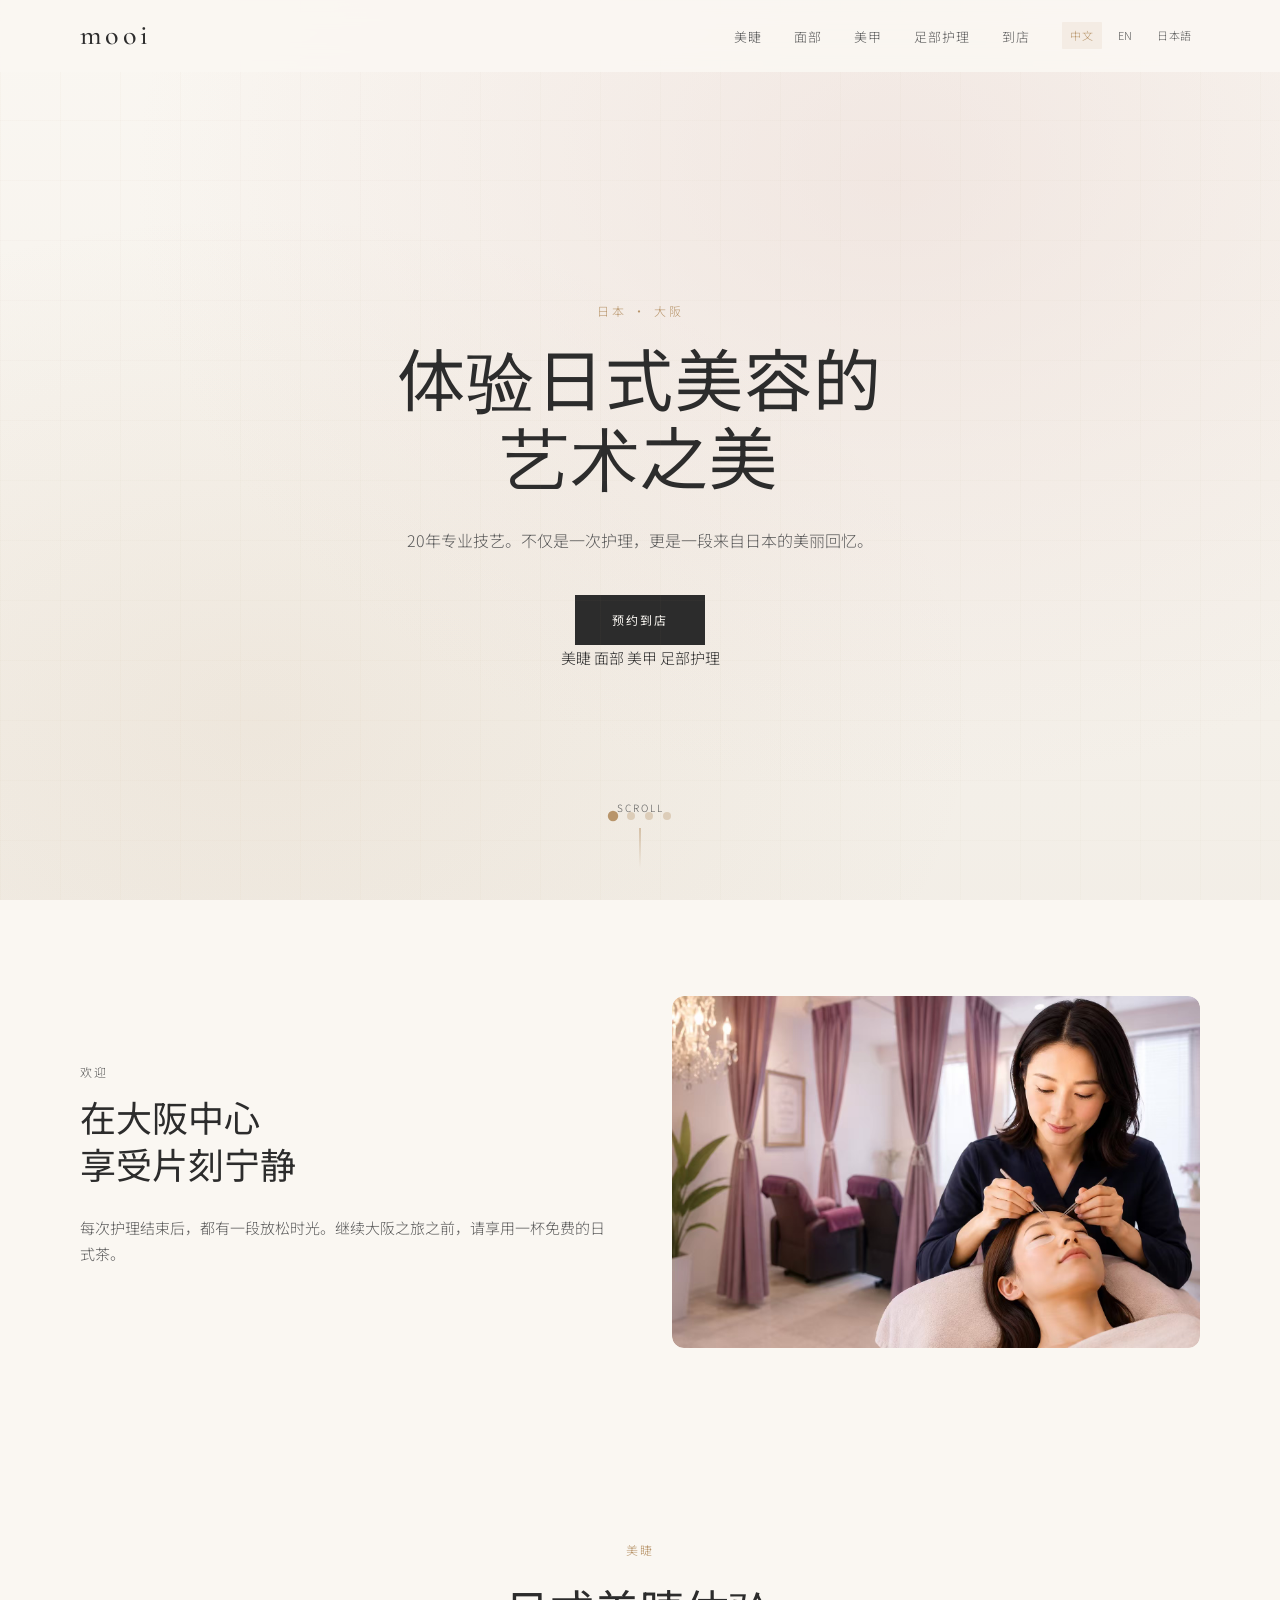
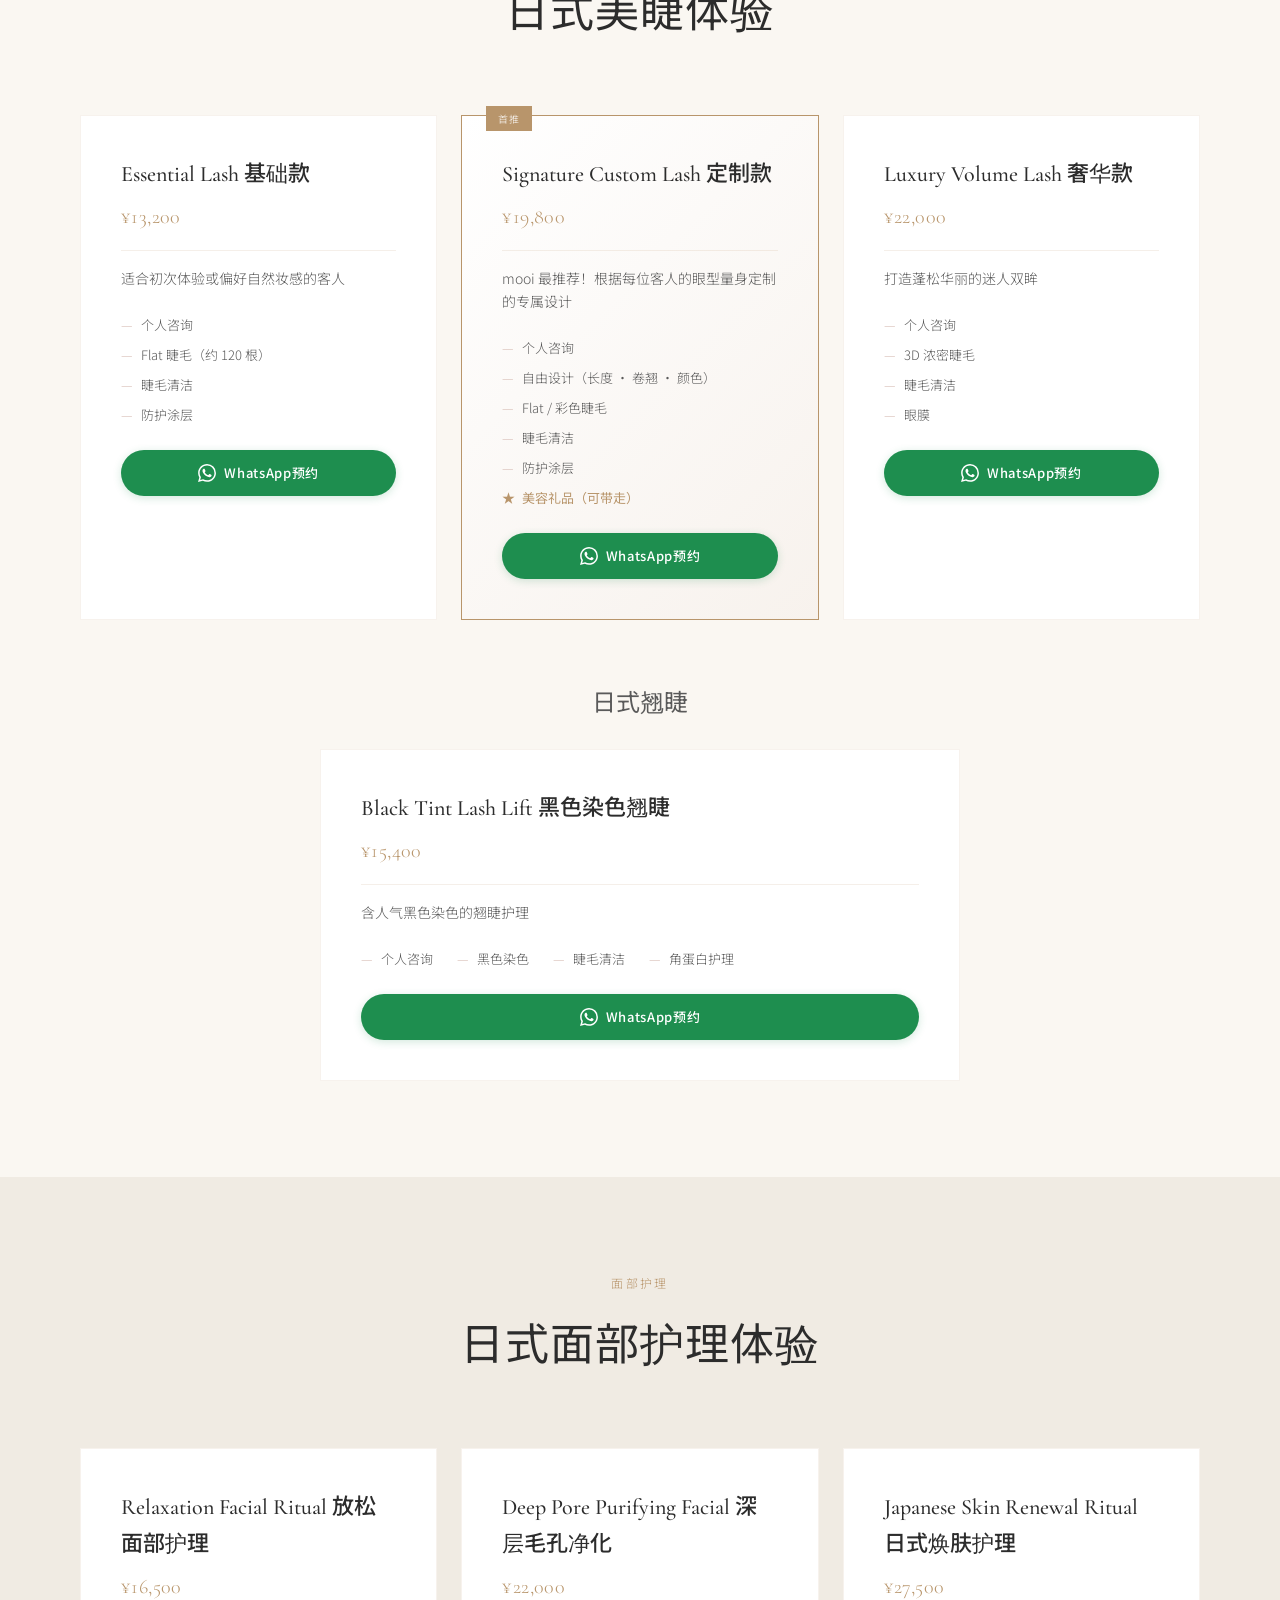
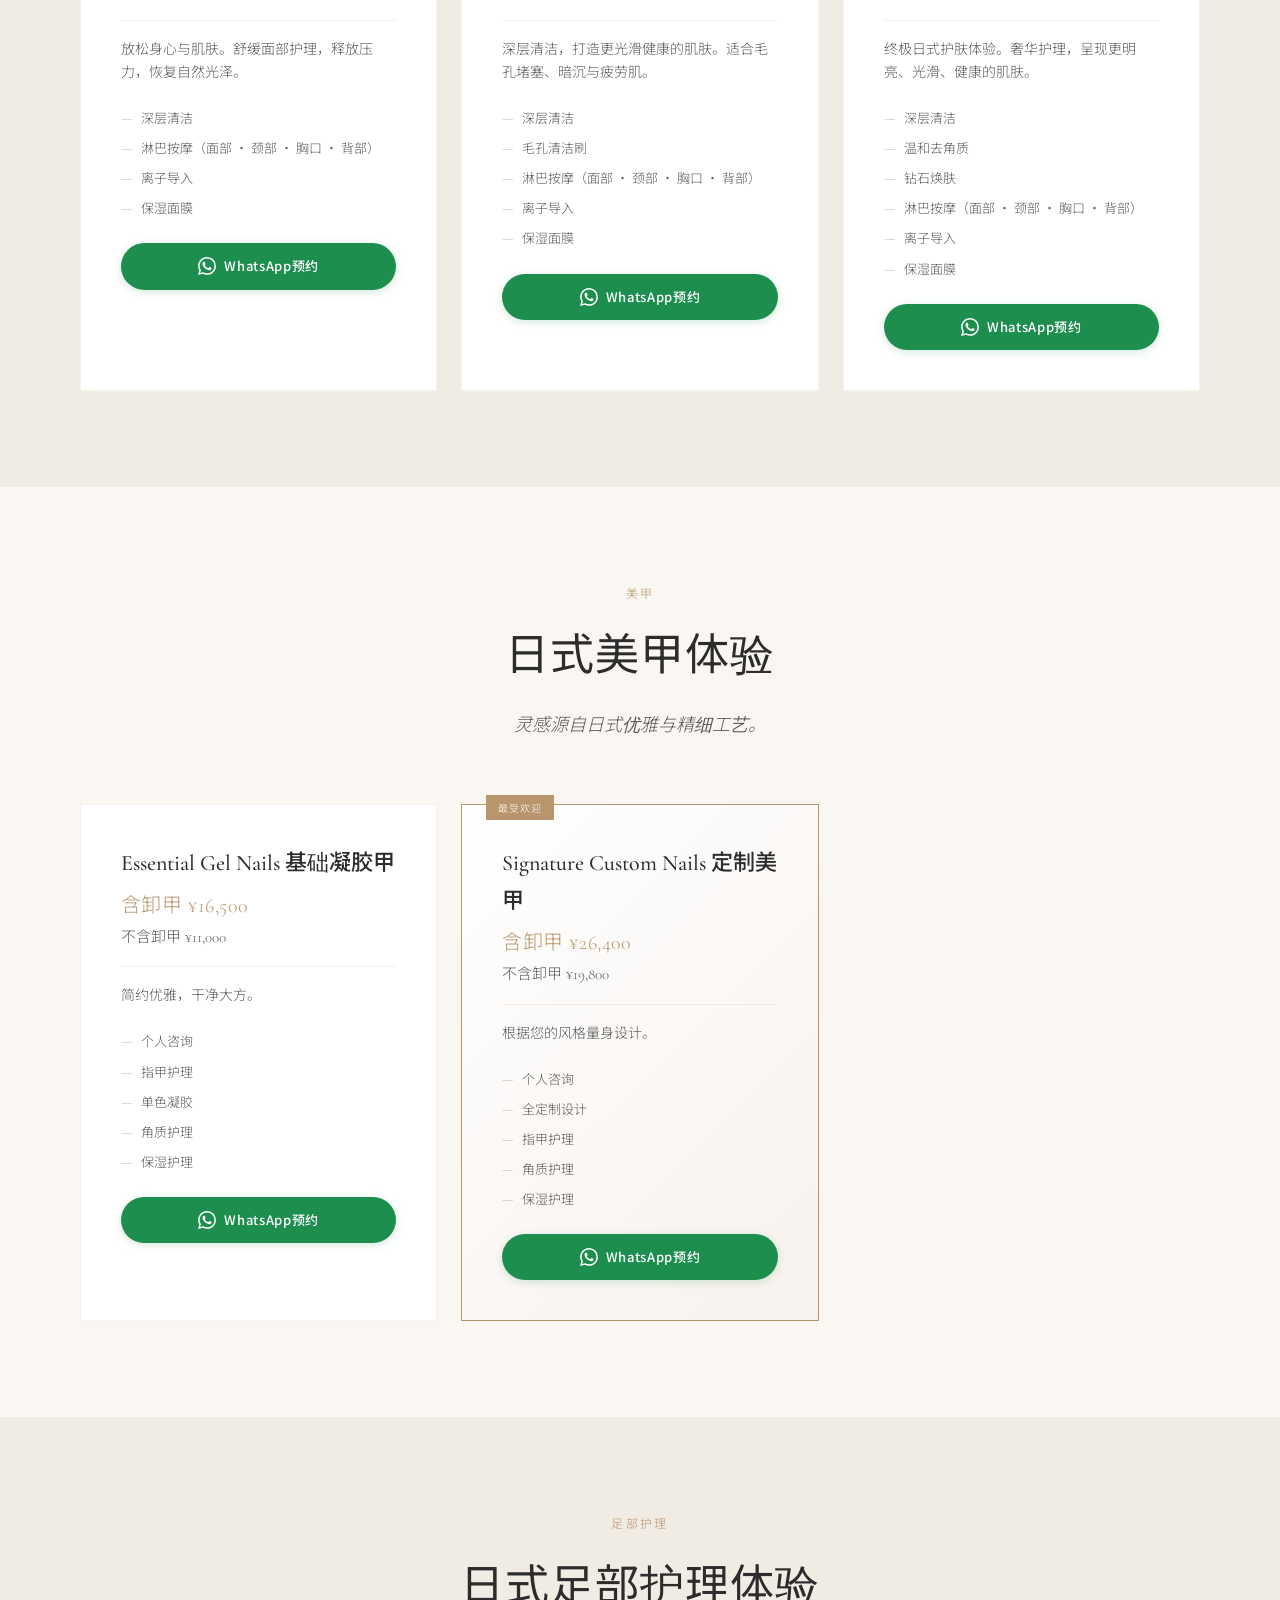
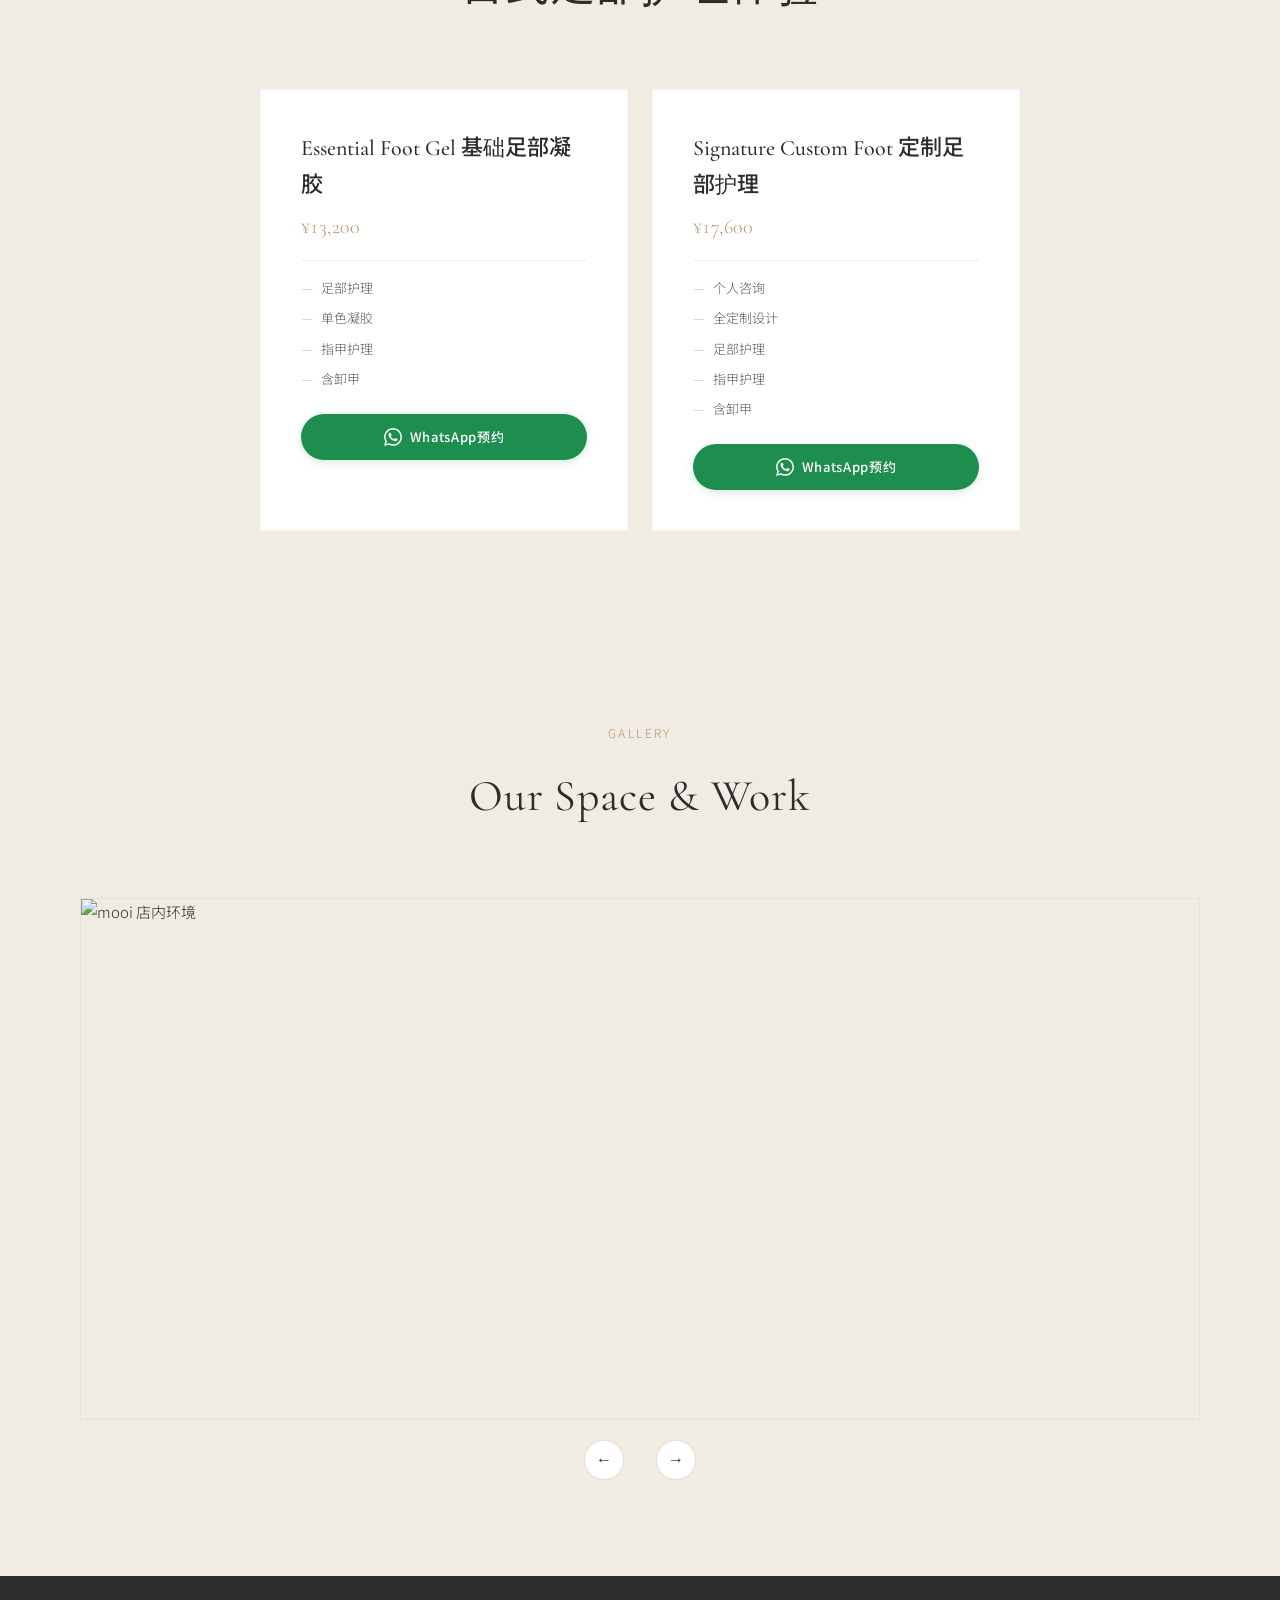
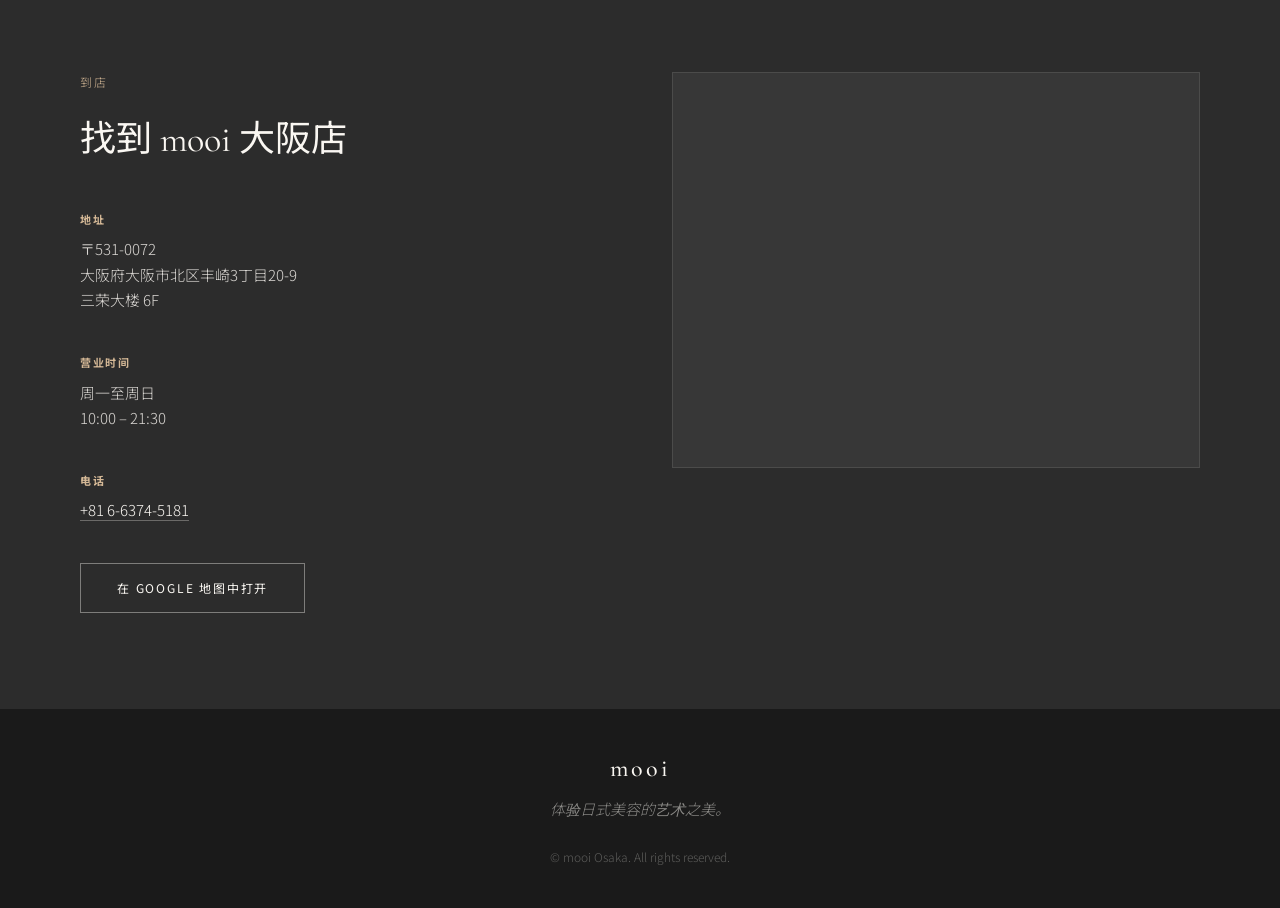
==== commit 511b20cb: "Force hero titles to wrap at 2 balanced lines with <br> tags Co-Authored-By: Claude Opus 4.7 <norepl" ====
--- a/cn/index.html
+++ b/cn/index.html
@@ -26,11 +26,11 @@
           <li><a href="#foot">足部护理</a></li>
           <li><a href="#visit">到店</a></li>
         </ul>
-      </div>
-      <div class="lang-switch">
-        <a href="../cn/" class="active">中文</a>
-        <a href="../en/">EN</a>
-        <a href="../jp/">日本語</a>
+        <div class="lang-switch">
+          <a href="../cn/" class="active">中文</a>
+          <a href="../en/">EN</a>
+          <a href="../jp/">日本語</a>
+        </div>
       </div>
     </nav>
   </header>
@@ -46,9 +46,15 @@
       <div class="hero-grid-overlay"></div>
       <div class="hero-content container">
         <p class="hero-tag">日本 · 大阪</p>
-        <h1>体验日式美容<br>的艺术之美</h1>
-        <p class="hero-sub">20年专业技艺。<br>不仅是一次护理，更是一段来自日本的美丽回忆。</p>
-        <a href="#visit" class="btn btn-primary">预约到店</a>
+        <h1>体验日式美容的<br>艺术之美</h1>
+        <p class="hero-sub">20年专业技艺。不仅是一次护理，更是一段来自日本的美丽回忆。</p>
+        <a href="#lash" class="btn btn-primary">预约到店</a>
+        <div class="hero-quick-nav">
+          <a href="#lash" class="hero-nav-pill">美睫</a>
+          <a href="#facial" class="hero-nav-pill">面部</a>
+          <a href="#nail" class="hero-nav-pill">美甲</a>
+          <a href="#foot" class="hero-nav-pill">足部护理</a>
+        </div>
       </div>
       <div class="hero-dots" id="heroDots">
         <button class="hero-dot active" data-index="0" aria-label="Slide 1"></button>
@@ -390,12 +396,12 @@
               <p><a href="tel:+81663745181">+81 6-6374-5181</a></p>
             </div>
           </div>
-          <a href="https://maps.app.goo.gl/LRA9g748Cib7dJYz8" target="_blank" rel="noopener noreferrer" class="btn btn-outline">在 Google 地图中打开</a>
+          <a href="https://maps.app.goo.gl/2wzqg8pJHD53etgF6" target="_blank" rel="noopener noreferrer" class="btn btn-outline">在 Google 地图中打开</a>
         </div>
         <div class="visit-map">
           <iframe
             title="mooi 地图"
-            src="https://maps.google.com/maps?q=34.7094243,135.4965071&hl=zh-CN&z=17&output=embed"
+            src="https://www.google.com/maps/embed?pb=!1m18!1m12!1m3!1d3279.9!2d135.4965071!3d34.7094243!2m3!1f0!2f0!3f0!3m2!1i1024!2i768!4f13.1!3m3!1m2!1s0x6000e6854ec21aeb%3A0xf9cf7de7fe5bd16e!2smooi+beloep!5e0!3m2!1szh-CN!2sjp!5m2!1szh-CN!2sjp"
             width="100%"
             height="100%"
             style="border:0;"
@@ -416,10 +422,7 @@
     </div>
   </footer>
 
-  <a href="https://api.whatsapp.com/send/?phone=85290744644" class="whatsapp-btn" target="_blank" rel="noopener noreferrer" aria-label="WhatsApp预约" title="WhatsApp预约">
-    <svg viewBox="0 0 24 24"><path d="M17.472 14.382c-.297-.149-1.758-.867-2.03-.967-.273-.099-.471-.148-.67.15-.197.297-.767.966-.94 1.164-.173.199-.347.223-.644.075-.297-.15-1.255-.463-2.39-1.475-.884-.788-1.48-1.761-1.653-2.059-.173-.297-.018-.458.13-.606.134-.133.298-.347.446-.52.149-.174.198-.298.298-.497.099-.198.05-.371-.025-.52-.075-.149-.669-1.612-.916-2.207-.242-.579-.487-.5-.669-.51-.173-.008-.371-.01-.57-.01-.198 0-.52.074-.792.372-.272.297-1.04 1.016-1.04 2.479 0 1.462 1.065 2.875 1.213 3.074.149.198 2.096 3.2 5.077 4.487.709.306 1.262.489 1.694.625.712.227 1.36.195 1.871.118.571-.085 1.758-.719 2.006-1.413.248-.694.248-1.289.173-1.413-.074-.124-.272-.198-.57-.347m-5.421 7.403h-.004a9.87 9.87 0 01-5.031-1.378l-.361-.214-3.741.982.998-3.648-.235-.374a9.86 9.86 0 01-1.51-5.26c.001-5.45 4.436-9.884 9.888-9.884 2.64 0 5.122 1.03 6.988 2.898a9.825 9.825 0 012.893 6.994c-.003 5.45-4.437 9.884-9.885 9.884m8.413-18.297A11.815 11.815 0 0012.05 0C5.495 0 .16 5.335.157 11.892c0 2.096.547 4.142 1.588 5.945L.057 24l6.305-1.654a11.882 11.882 0 005.683 1.448h.005c6.554 0 11.89-5.335 11.893-11.893a11.821 11.821 0 00-3.48-8.413z"/></svg>
-  </a>
-  <button class="back-to-top" id="backToTop" aria-label="回到顶部" title="回到顶部">&uarr;</button>
+<button class="back-to-top" id="backToTop" aria-label="回到顶部" title="回到顶部">&uarr;</button>
   <script src="../script.js"></script>
 </body>
 </html>
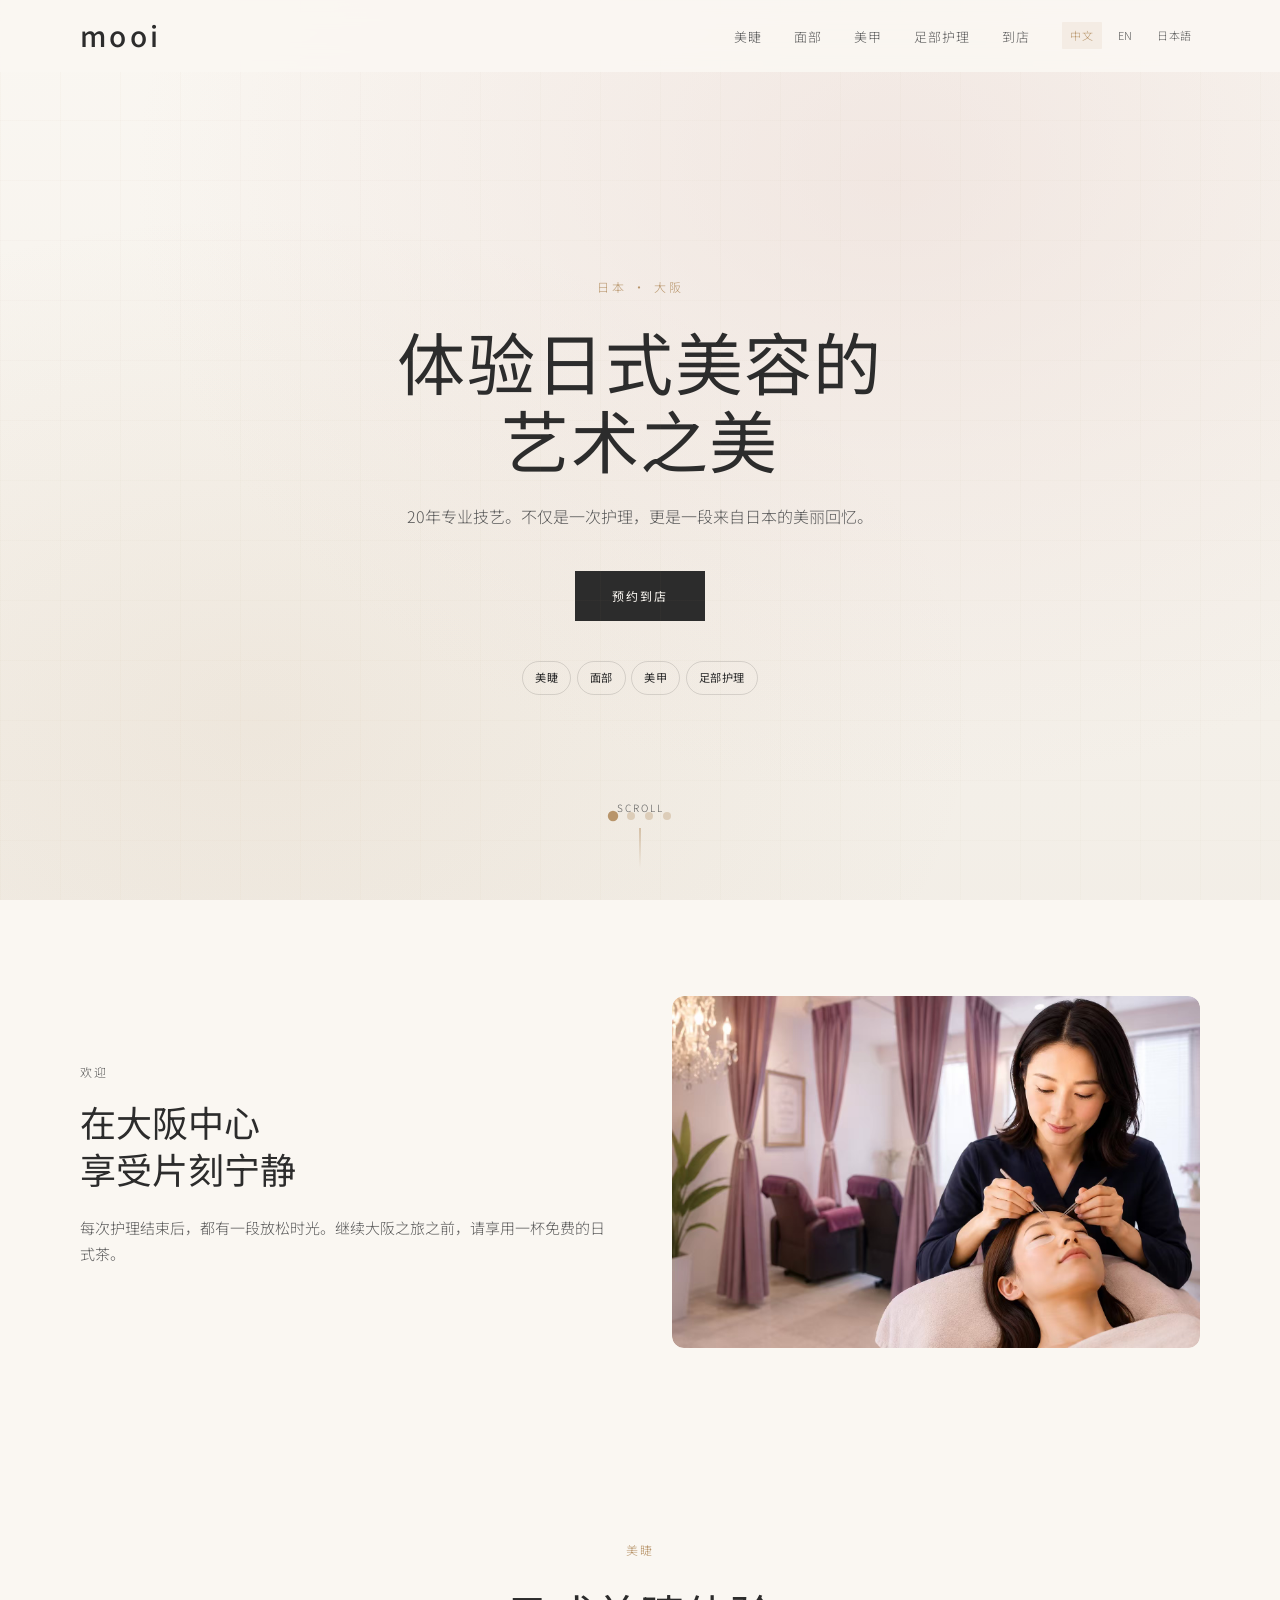
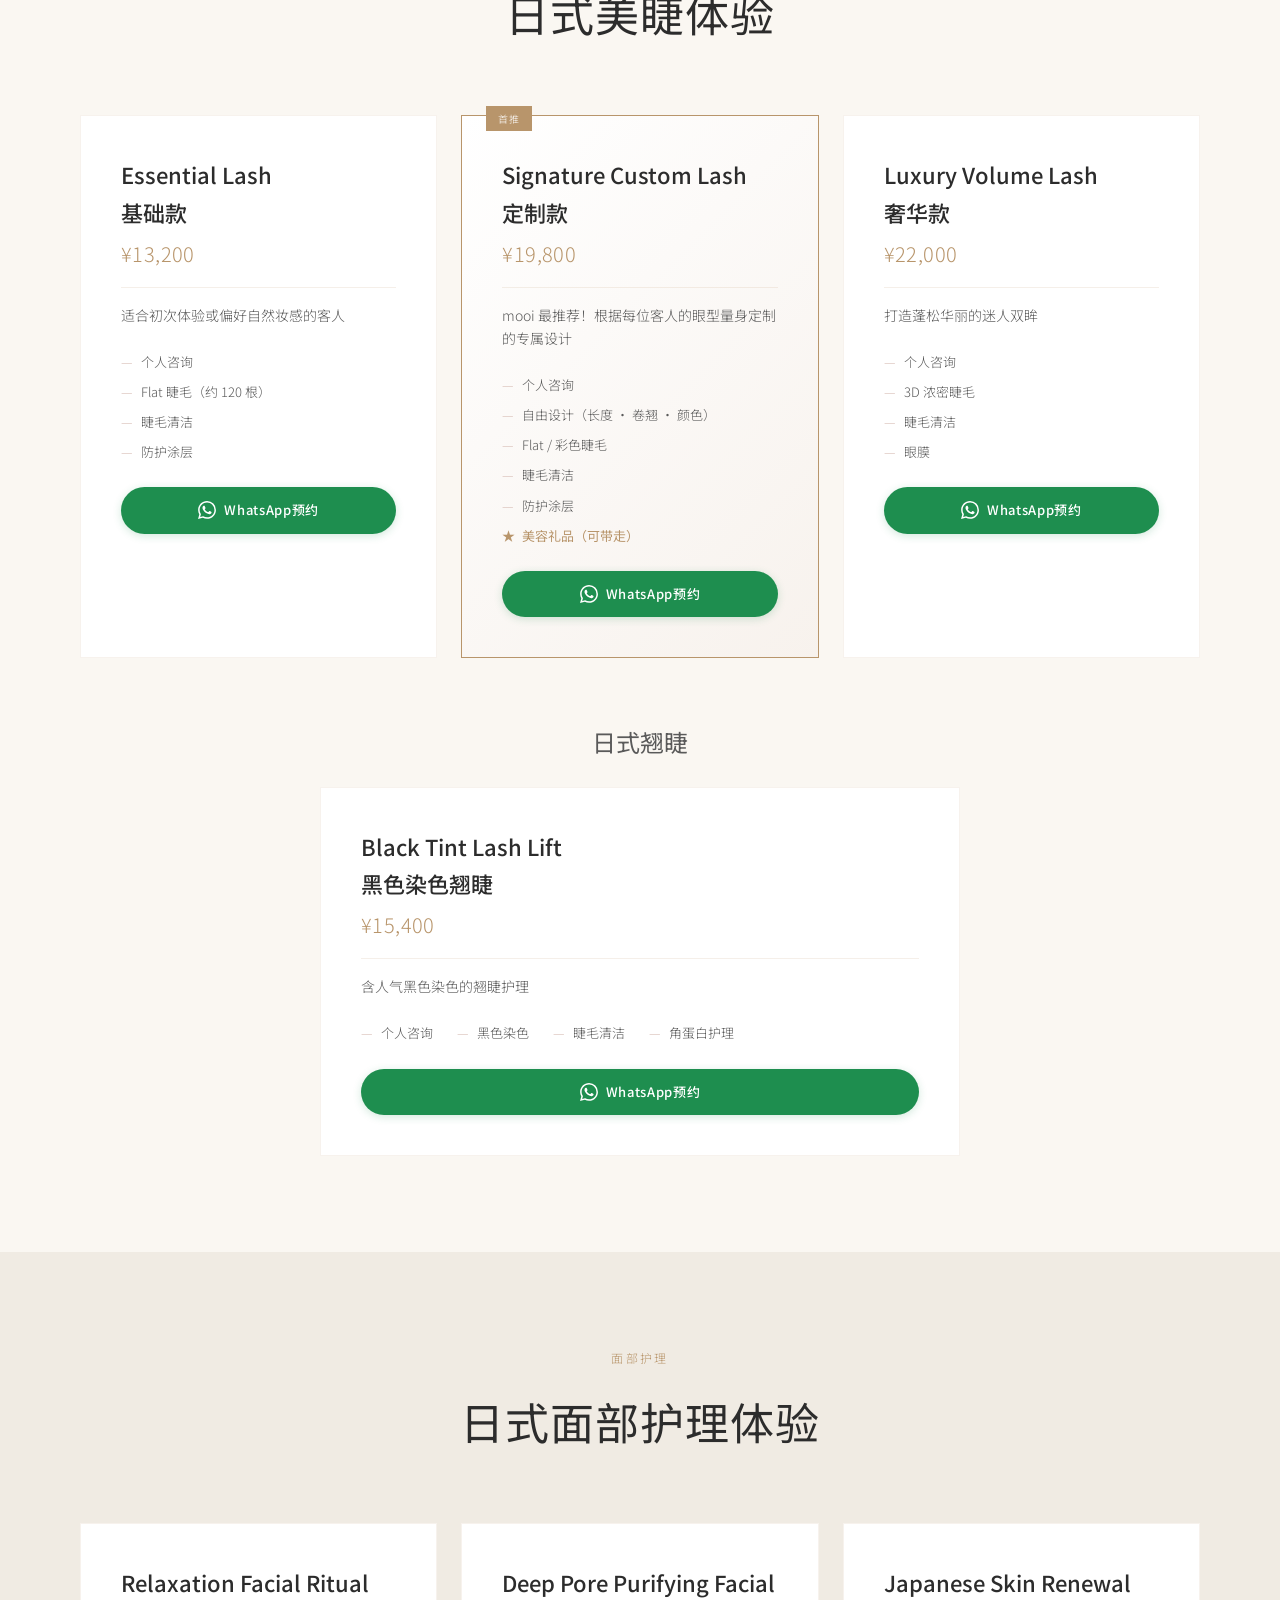
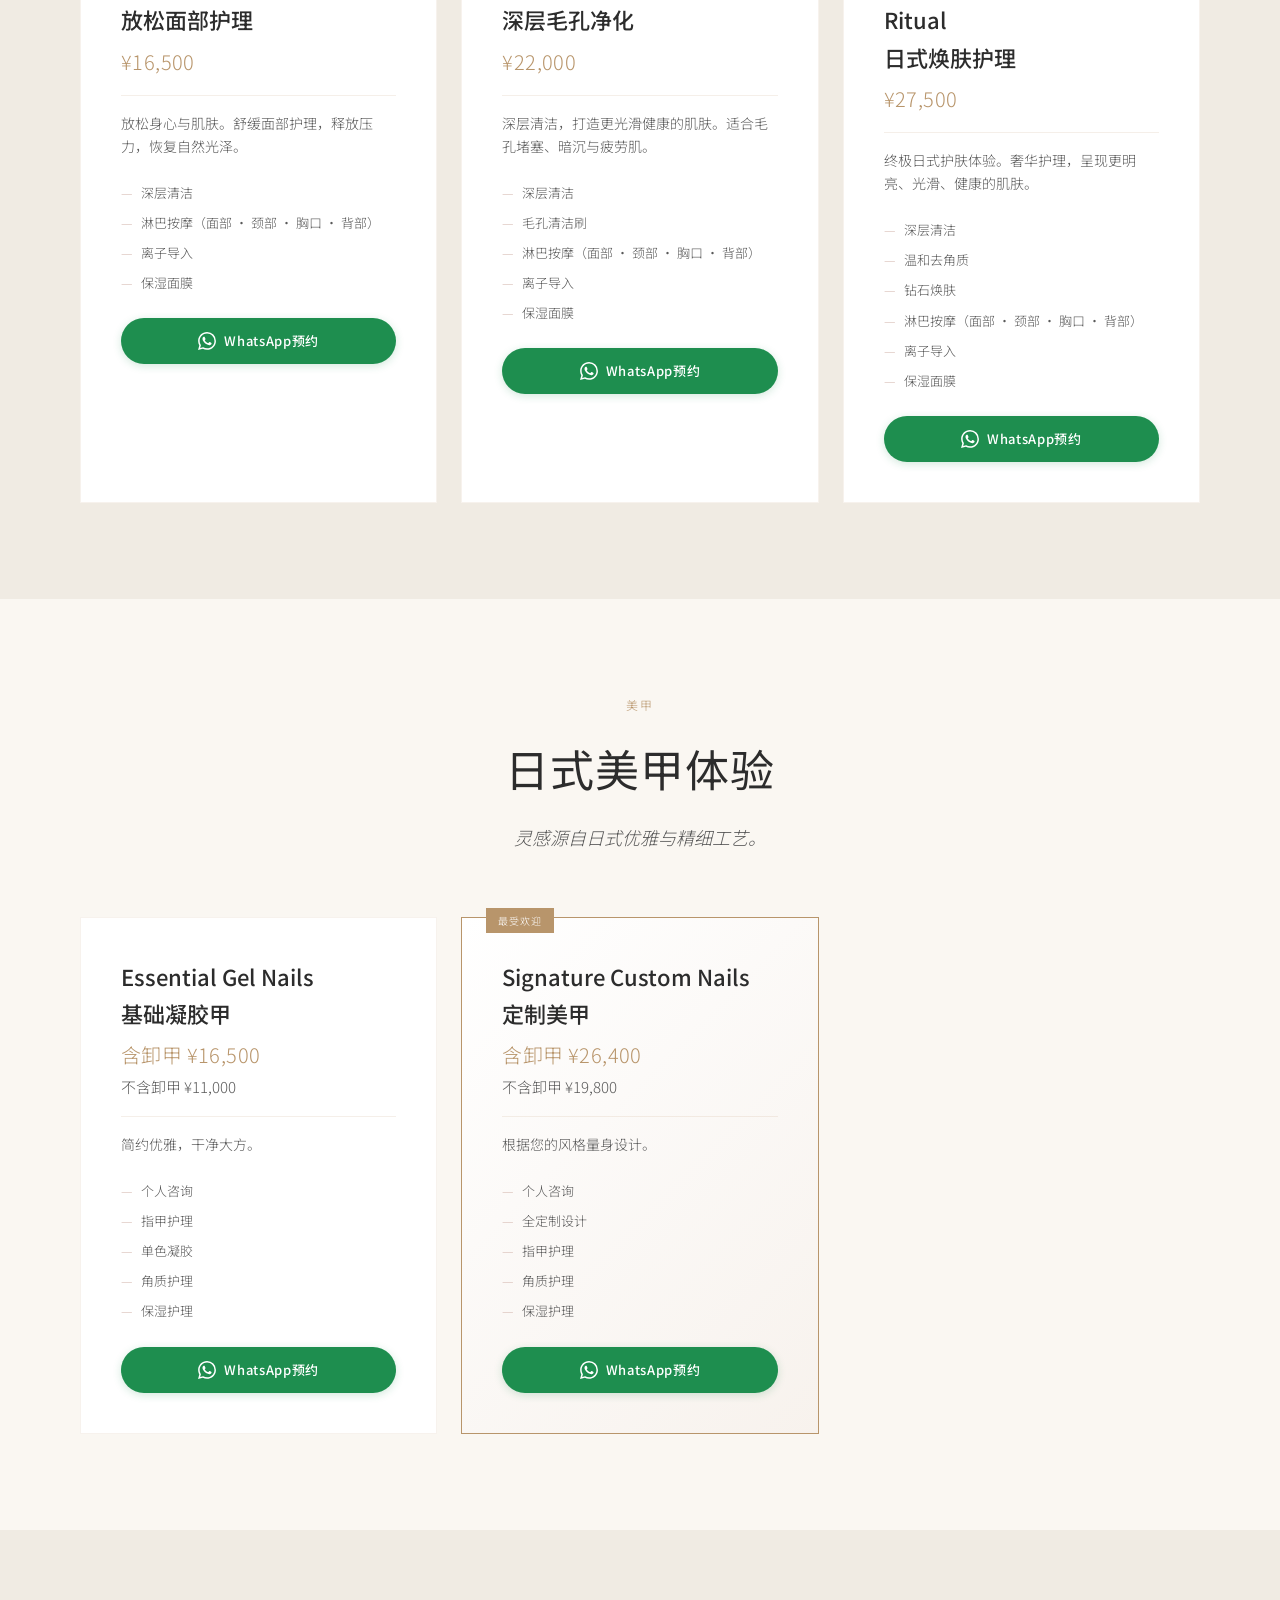
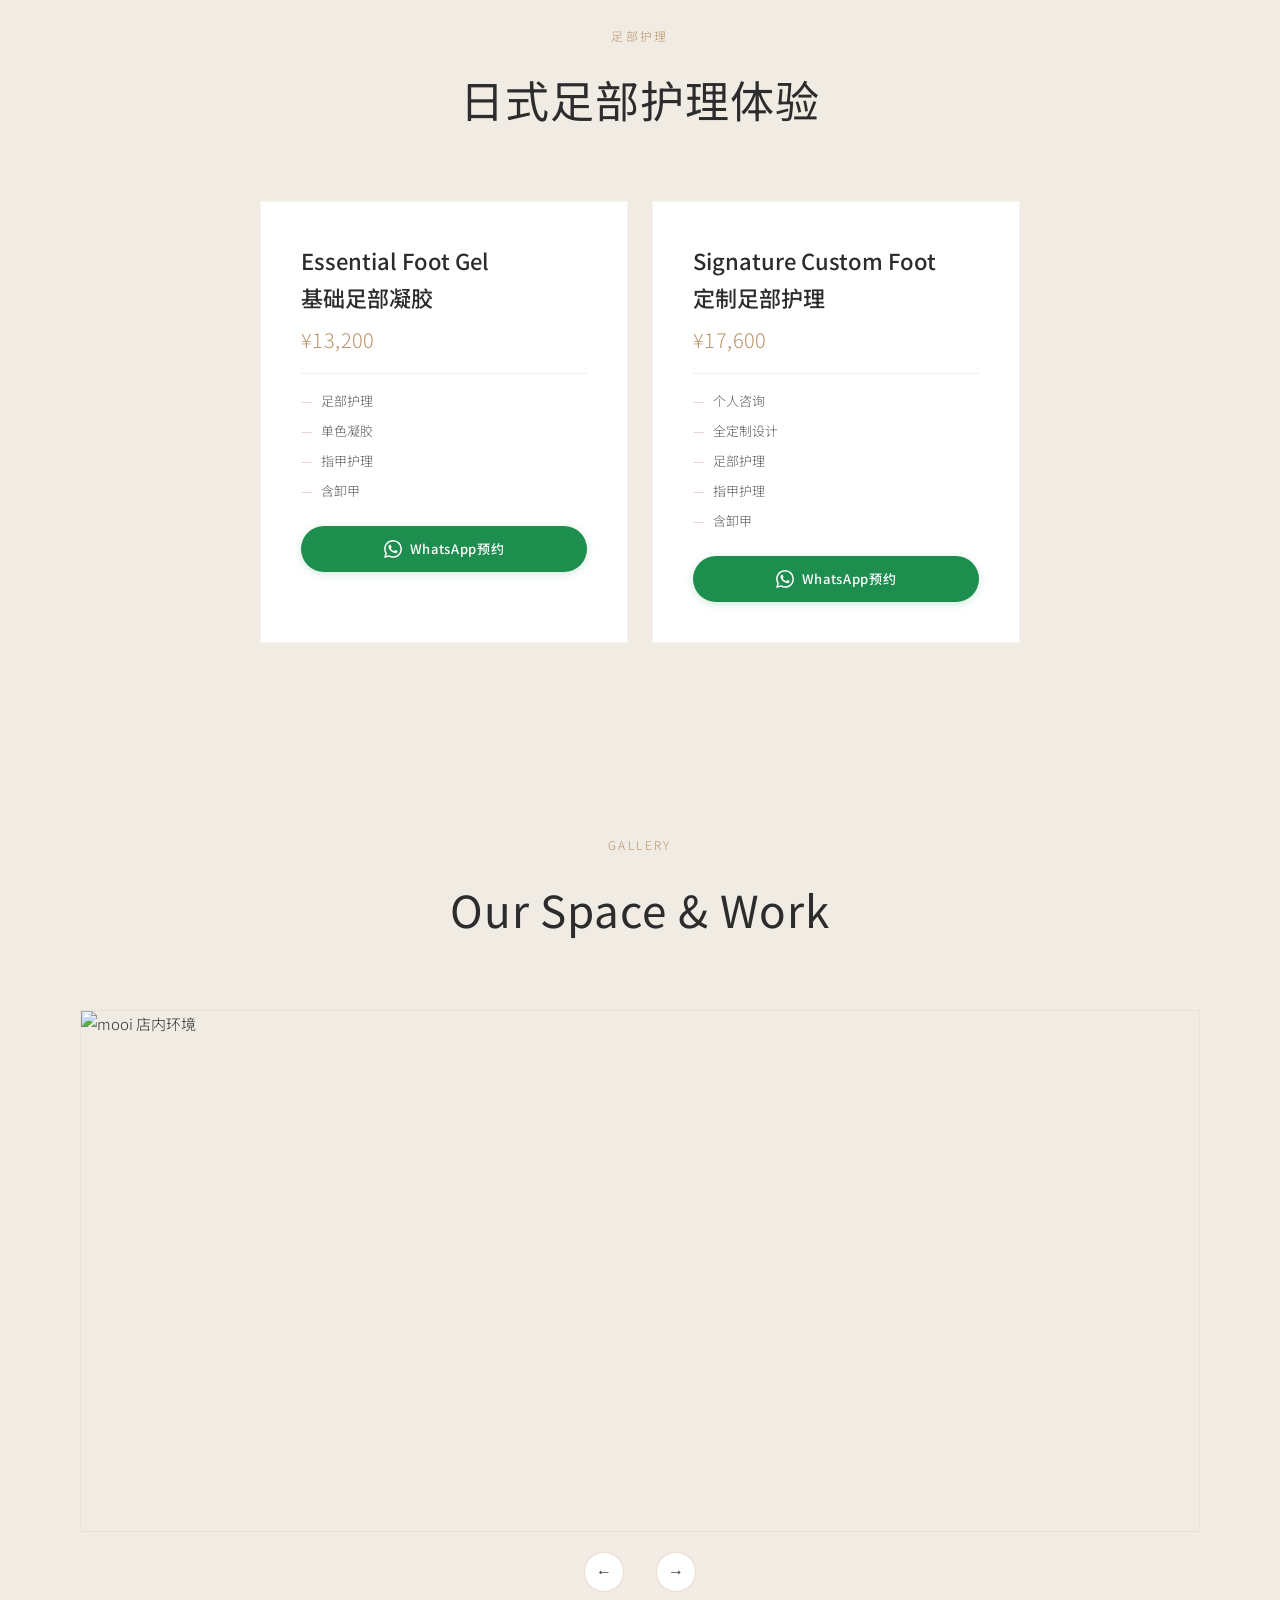
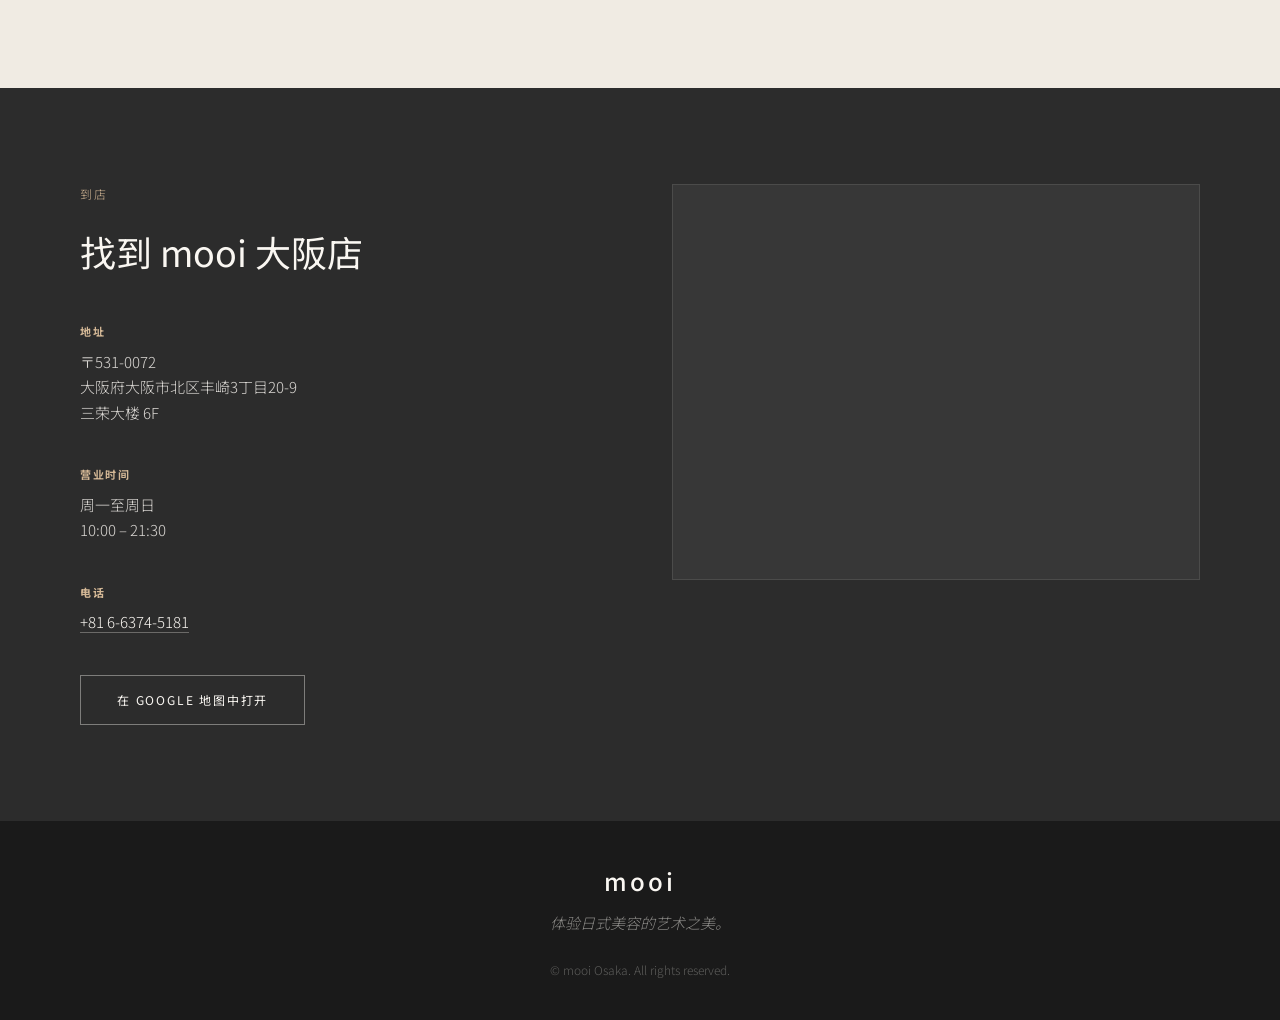
==== commit 85ae9517: "Split CN service titles to two lines (EN + CN), change CN font to SimHei Co-Authored-By: Claude Opus" ====
--- a/cn/index.html
+++ b/cn/index.html
@@ -92,7 +92,7 @@
         <div class="service-grid">
           <article class="service-card">
             <div class="service-card-header">
-              <h3>Essential Lash 基础款</h3>
+              <h3>Essential Lash<br>基础款</h3>
               <p class="price">¥13,200</p>
             </div>
             <p class="service-desc">适合初次体验或偏好自然妆感的客人</p>
@@ -110,7 +110,7 @@
           <article class="service-card featured">
             <span class="badge">首推</span>
             <div class="service-card-header">
-              <h3>Signature Custom Lash 定制款</h3>
+              <h3>Signature Custom Lash<br>定制款</h3>
               <p class="price">¥19,800</p>
             </div>
             <p class="service-desc">mooi 最推荐！根据每位客人的眼型量身定制的专属设计</p>
@@ -129,7 +129,7 @@
           </article>
           <article class="service-card">
             <div class="service-card-header">
-              <h3>Luxury Volume Lash 奢华款</h3>
+              <h3>Luxury Volume Lash<br>奢华款</h3>
               <p class="price">¥22,000</p>
             </div>
             <p class="service-desc">打造蓬松华丽的迷人双眸</p>
@@ -149,7 +149,7 @@
           <h3 class="subsection-title">日式翘睫</h3>
           <article class="service-card service-card-wide">
             <div class="service-card-header">
-              <h3>Black Tint Lash Lift 黑色染色翘睫</h3>
+              <h3>Black Tint Lash Lift<br>黑色染色翘睫</h3>
               <p class="price">¥15,400</p>
             </div>
             <p class="service-desc">含人气黑色染色的翘睫护理</p>
@@ -177,7 +177,7 @@
         <div class="service-grid">
           <article class="service-card">
             <div class="service-card-header">
-              <h3>Relaxation Facial Ritual 放松面部护理</h3>
+              <h3>Relaxation Facial Ritual<br>放松面部护理</h3>
               <p class="price">¥16,500</p>
             </div>
             <p class="service-desc">放松身心与肌肤。舒缓面部护理，释放压力，恢复自然光泽。</p>
@@ -194,7 +194,7 @@
           </article>
           <article class="service-card">
             <div class="service-card-header">
-              <h3>Deep Pore Purifying Facial 深层毛孔净化</h3>
+              <h3>Deep Pore Purifying Facial<br>深层毛孔净化</h3>
               <p class="price">¥22,000</p>
             </div>
             <p class="service-desc">深层清洁，打造更光滑健康的肌肤。适合毛孔堵塞、暗沉与疲劳肌。</p>
@@ -212,7 +212,7 @@
           </article>
           <article class="service-card">
             <div class="service-card-header">
-              <h3>Japanese Skin Renewal Ritual 日式焕肤护理</h3>
+              <h3>Japanese Skin Renewal Ritual<br>日式焕肤护理</h3>
               <p class="price">¥27,500</p>
             </div>
             <p class="service-desc">终极日式护肤体验。奢华护理，呈现更明亮、光滑、健康的肌肤。</p>
@@ -243,7 +243,7 @@
         <div class="service-grid">
           <article class="service-card">
             <div class="service-card-header">
-              <h3>Essential Gel Nails 基础凝胶甲</h3>
+              <h3>Essential Gel Nails<br>基础凝胶甲</h3>
               <div class="price-group">
                 <p class="price">含卸甲 ¥16,500</p>
                 <p class="price-sub">不含卸甲 ¥11,000</p>
@@ -265,7 +265,7 @@
           <article class="service-card featured">
             <span class="badge">最受欢迎</span>
             <div class="service-card-header">
-              <h3>Signature Custom Nails 定制美甲</h3>
+              <h3>Signature Custom Nails<br>定制美甲</h3>
               <div class="price-group">
                 <p class="price">含卸甲 ¥26,400</p>
                 <p class="price-sub">不含卸甲 ¥19,800</p>
@@ -297,7 +297,7 @@
         <div class="service-grid service-grid-2">
           <article class="service-card">
             <div class="service-card-header">
-              <h3>Essential Foot Gel 基础足部凝胶</h3>
+              <h3>Essential Foot Gel<br>基础足部凝胶</h3>
               <p class="price">¥13,200</p>
             </div>
             <ul class="includes">
@@ -313,7 +313,7 @@
           </article>
           <article class="service-card">
             <div class="service-card-header">
-              <h3>Signature Custom Foot 定制足部护理</h3>
+              <h3>Signature Custom Foot<br>定制足部护理</h3>
               <p class="price">¥17,600</p>
             </div>
             <ul class="includes">
--- a/styles.css
+++ b/styles.css
@@ -142,7 +142,8 @@
 }
 
 html[lang="zh-CN"] {
-  --font-body: "Noto Sans SC", "Noto Sans JP", sans-serif;
+  --font-body: "SimHei", "Noto Sans SC", "Noto Sans JP", sans-serif;
+  --font-display: "SimHei", "Noto Sans SC", serif;
 }
 
 .nav-links a {
@@ -344,6 +345,37 @@
 .btn-outline:hover {
   background: var(--charcoal);
   color: var(--cream);
+}
+
+/* Hero quick nav pills */
+.hero-quick-nav {
+  display: flex;
+  flex-wrap: nowrap;
+  justify-content: center;
+  gap: 0.35rem;
+  margin-top: var(--space-lg);
+}
+
+.hero-nav-pill {
+  display: inline-block;
+  padding: 0.4rem 0.75rem;
+  font-family: var(--font-body);
+  font-size: 0.7rem;
+  font-weight: 400;
+  letter-spacing: 0.04em;
+  color: var(--charcoal);
+  background: transparent;
+  border: 1px solid rgba(0,0,0,0.12);
+  border-radius: 999px;
+  text-decoration: none;
+  transition: all var(--transition);
+  white-space: nowrap;
+}
+
+.hero-nav-pill:hover {
+  background: var(--charcoal);
+  color: var(--cream);
+  border-color: var(--charcoal);
 }
 
 .hero-scroll {
@@ -913,6 +945,20 @@
     gap: var(--space-md);
   }
 
+  .nav-menu .lang-switch {
+    flex-direction: row;
+    justify-content: center;
+    gap: 0.5rem;
+    padding-top: var(--space-sm);
+    border-top: 1px solid rgba(184,149,107,0.1);
+    margin-top: 0.25rem;
+  }
+
+  .nav-menu .lang-switch a {
+    font-size: 0.75rem;
+    padding: 0.35rem 0.6rem;
+  }
+
   .intro-features {
     width: 100%;
   }
@@ -952,9 +998,9 @@
   position: relative;
   min-height: 100vh;
   display: flex;
-  align-items: center;
+  align-items: flex-start;
   justify-content: center;
-  padding: 60px 20px;
+  padding: 36px 20px 40px;
   background: var(--cream);
 }
 
@@ -974,7 +1020,7 @@
   display: flex;
   flex-direction: column;
   align-items: center;
-  gap: 2.5rem;
+  gap: 1.25rem;
   animation: langFadeInUp 0.8s ease-out;
 }
 
@@ -1007,29 +1053,29 @@
 
 .lang-brand-name {
   font-family: var(--font-display);
-  font-size: clamp(2.5rem, 6vw, 3.5rem);
+  font-size: clamp(2.25rem, 5.5vw, 3.25rem);
   font-weight: 400;
   letter-spacing: 0.12em;
   color: var(--charcoal);
-  margin-bottom: 0.75rem;
-  line-height: 1.2;
+  margin-bottom: 0.35rem;
+  line-height: 1.15;
 }
 
 .lang-brand-tagline {
   font-family: var(--font-display);
   font-style: italic;
-  font-size: clamp(0.9375rem, 2vw, 1.125rem);
+  font-size: clamp(0.875rem, 2vw, 1.0625rem);
   font-weight: 400;
   color: var(--gold);
   letter-spacing: 0.5px;
-  margin-bottom: 0.75rem;
+  margin-bottom: 0.35rem;
 }
 
 .lang-brand-sub {
-  font-size: clamp(0.875rem, 1.5vw, 1rem);
+  font-size: clamp(0.8125rem, 1.5vw, 0.9375rem);
   font-weight: 300;
   color: var(--charcoal-light);
-  line-height: 1.8;
+  line-height: 1.5;
   max-width: 520px;
   margin-left: auto;
   margin-right: auto;
@@ -1038,10 +1084,10 @@
 /* Language Cards */
 .lang-cards {
   display: grid;
-  grid-template-columns: repeat(3, 1fr);
-  gap: 1.25rem;
+  grid-template-columns: 1fr;
+  gap: 0.75rem;
   width: 100%;
-  max-width: 700px;
+  max-width: 420px;
   animation: langFadeInUp 0.8s ease-out 0.4s both;
 }
 
@@ -1049,17 +1095,16 @@
   background: var(--white);
   border: 1px solid rgba(184, 149, 107, 0.15);
   border-radius: 12px;
-  padding: 1.5rem;
-  text-align: center;
+  padding: 0.65rem 1rem;
   text-decoration: none;
   color: var(--charcoal);
   transition: all 0.3s ease;
   cursor: pointer;
   display: flex;
-  flex-direction: column;
+  flex-direction: row;
   align-items: center;
   justify-content: center;
-  min-height: 110px;
+  gap: 0.4rem;
   box-shadow: 0 2px 8px rgba(0,0,0,0.04);
 }
 
@@ -1074,17 +1119,22 @@
 }
 
 .lang-card-name {
-  font-size: 1.25rem;
+  font-size: 1.1rem;
   font-weight: 600;
   letter-spacing: 0.3px;
-  margin-bottom: 0.35rem;
   color: var(--charcoal);
+  width: 5.5em;
+  flex-shrink: 0;
+  text-align: center;
 }
 
 .lang-card-desc {
-  font-size: 0.875rem;
+  font-size: 0.8rem;
   font-weight: 400;
   color: var(--charcoal-light);
+  width: 11em;
+  flex-shrink: 0;
+  text-align: center;
 }
 
 /* Buttons */
@@ -1094,7 +1144,7 @@
   display: flex;
   flex-direction: column;
   align-items: center;
-  gap: 0.875rem;
+  gap: 0.5rem;
   animation: langFadeInUp 0.8s ease-out 0.6s both;
 }
 
@@ -1104,10 +1154,10 @@
   align-items: center;
   justify-content: center;
   gap: 10px;
-  padding: 16px 36px;
+  padding: 12px 32px;
   border-radius: 50px;
   text-decoration: none;
-  font-size: 1rem;
+  font-size: 0.875rem;
   font-weight: 600;
   transition: all 0.3s ease;
   white-space: nowrap;
@@ -1164,7 +1214,7 @@
   background: var(--white);
   border: 1px solid rgba(184, 149, 107, 0.15);
   border-radius: 16px;
-  padding: 2.5rem 2rem;
+  padding: 1.25rem 2rem;
   box-shadow: 0 2px 8px rgba(0,0,0,0.04);
   transition: all 0.3s ease;
 }
@@ -1179,7 +1229,7 @@
   width: 100%;
   border-radius: 12px;
   overflow: hidden;
-  margin-bottom: 1.5rem;
+  margin-bottom: 0.5rem;
 }
 
 .lang-store-image img {
@@ -1194,29 +1244,36 @@
   transform: scale(1.02);
 }
 
-.lang-store-address {
+.lang-store-addr-section {
   display: flex;
   flex-direction: column;
-  gap: 0.5rem;
+  gap: 0.25rem;
   text-align: center;
-  padding-top: 0.5rem;
-  border-top: 1px solid rgba(184, 149, 107, 0.12);
+  padding-top: 0.25rem;
+  animation: langFadeInUp 0.8s ease-out 1s both;
 }
 
 .lang-store-label {
-  font-size: 0.7rem;
+  font-size: 0.65rem;
   font-weight: 600;
   color: var(--gold);
   letter-spacing: 1.2px;
   text-transform: uppercase;
-  margin-bottom: 0.25rem;
+  margin-bottom: 0;
 }
 
 .lang-store-text {
-  font-size: 0.95rem;
+  font-size: 0.875rem;
   color: var(--charcoal);
   font-weight: 400;
-  line-height: 1.6;
+  line-height: 1.5;
+}
+
+.lang-store-hours {
+  font-size: 0.8rem;
+  color: var(--charcoal-light);
+  font-weight: 400;
+  letter-spacing: 0.3px;
 }
 
 .lang-store-text a {
@@ -1234,12 +1291,12 @@
   width: 100%;
   max-width: 700px;
   text-align: center;
-  padding-top: 0.5rem;
+  padding-top: 0.25rem;
   animation: langFadeInUp 0.8s ease-out 1s both;
 }
 
 .lang-footer-text {
-  font-size: 0.75rem;
+  font-size: 0.7rem;
   color: var(--charcoal-light);
   font-weight: 300;
   letter-spacing: 0.5px;
@@ -1286,26 +1343,25 @@
 
 @media (max-width: 768px) {
   .lang-landing {
-    padding: 50px 20px;
+    padding: 28px 20px 36px;
   }
 
   .lang-landing-content {
-    gap: 2rem;
+    gap: 1rem;
   }
 
   .lang-cards {
     grid-template-columns: 1fr;
-    gap: 1rem;
+    gap: 0.75rem;
     max-width: 380px;
   }
 
   .lang-card {
-    padding: 1.25rem 1.5rem;
-    min-height: 100px;
+    padding: 0.6rem 1rem;
   }
 
   .lang-store-card {
-    padding: 2rem 1.5rem;
+    padding: 1rem 1.25rem;
   }
 
   .lang-btn-whatsapp,
@@ -1316,42 +1372,42 @@
 
 @media (max-width: 568px) {
   .lang-landing {
-    padding: 40px 15px;
+    padding: 20px 15px 32px;
   }
 
   .lang-landing-content {
-    gap: 1.75rem;
-  }
-
-  .lang-brand-badge {
+    gap: 0.75rem;
+  }
+
+  .lang-brand-sub {
+    font-size: 0.75rem;
+    padding: 0 10px;
+  }
+
+  .lang-card {
+    padding: 0.6rem 1rem;
+  }
+
+  .lang-card-name {
+    font-size: 0.95rem;
+    width: 5em;
+  }
+
+  .lang-card-desc {
     font-size: 0.7rem;
-    padding: 6px 16px;
-  }
-
-  .lang-brand-sub {
-    font-size: 0.9rem;
-    padding: 0 10px;
-  }
-
-  .lang-card {
-    padding: 1.15rem 1.2rem;
-    min-height: 90px;
-  }
-
-  .lang-card-name {
-    font-size: 1.15rem;
-  }
-
-  .lang-card-desc {
+    width: 9em;
+  }
+
+  .lang-store-card {
+    padding: 1rem 1rem;
+  }
+
+  .lang-store-text {
     font-size: 0.8rem;
   }
 
-  .lang-store-card {
-    padding: 1.75rem 1.25rem;
-  }
-
-  .lang-store-text {
-    font-size: 0.9rem;
+  .lang-store-hours {
+    font-size: 0.7rem;
   }
 
   .lang-btn-whatsapp,
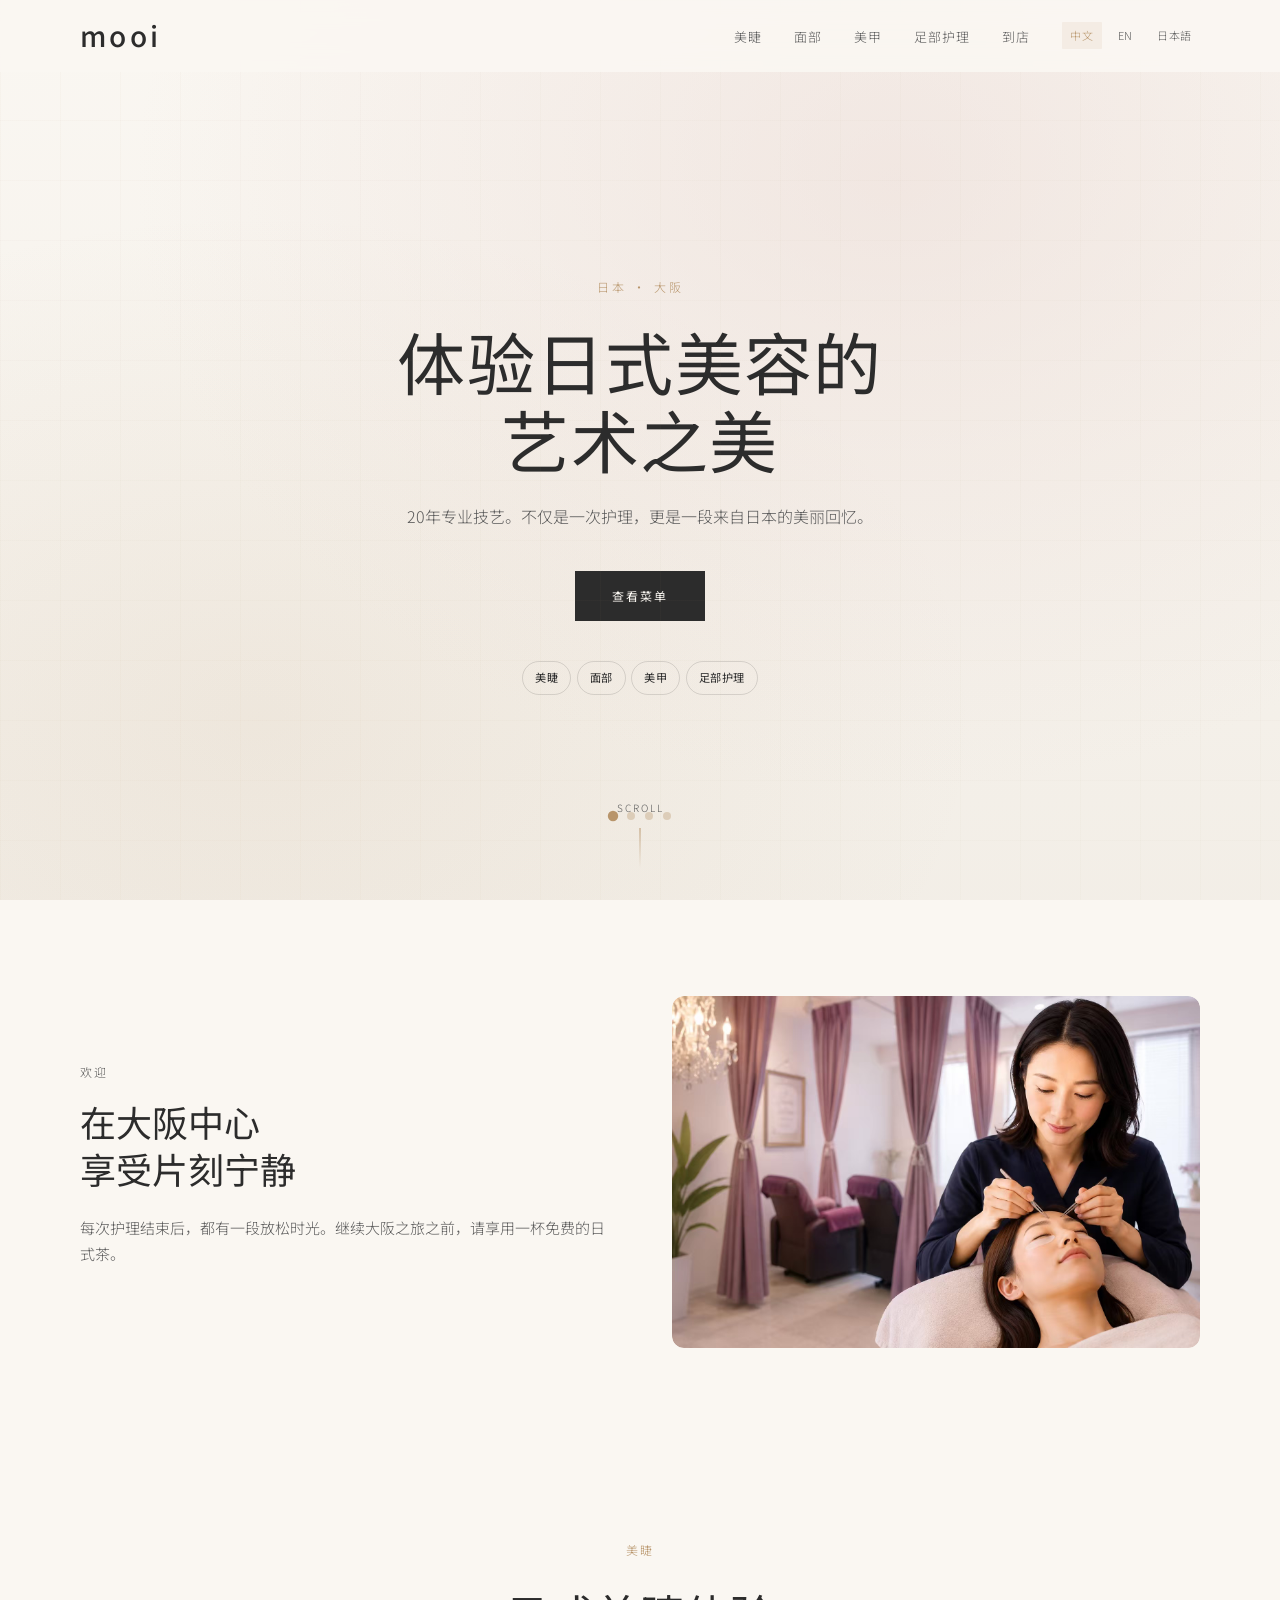
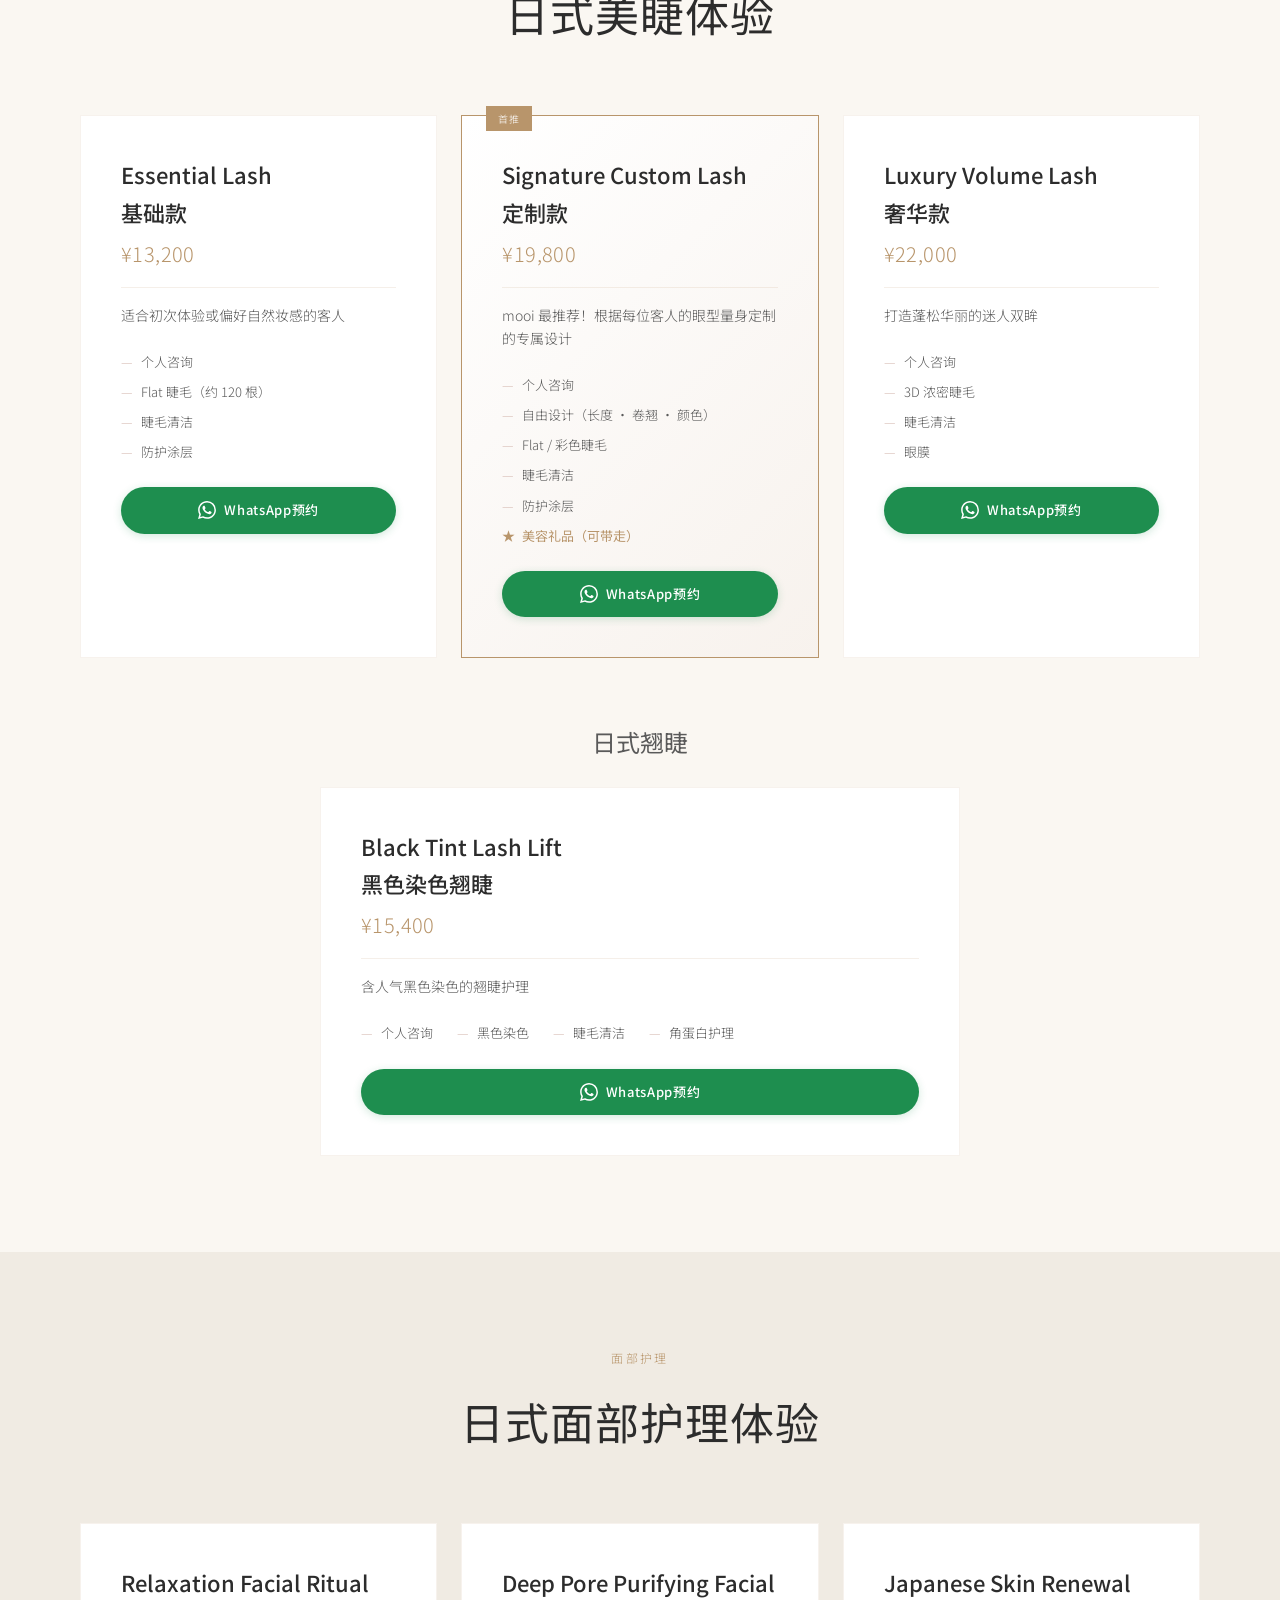
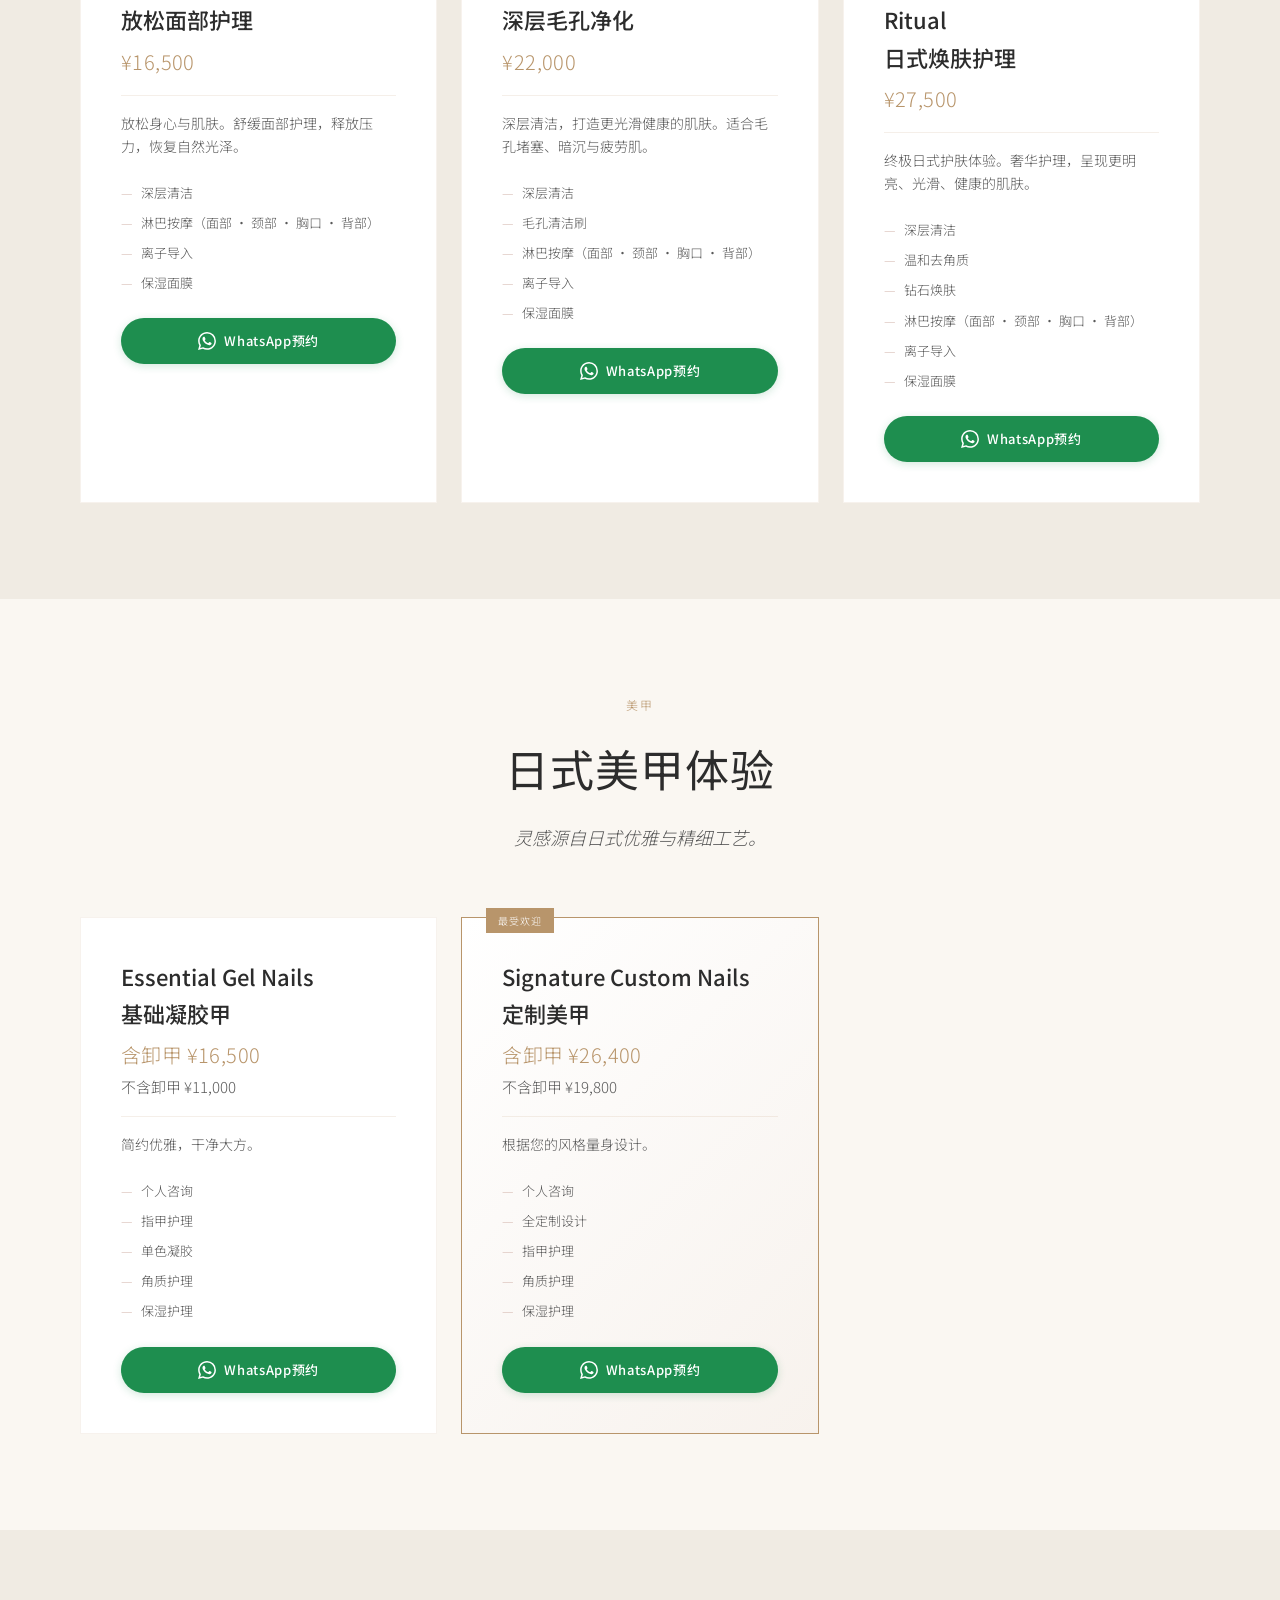
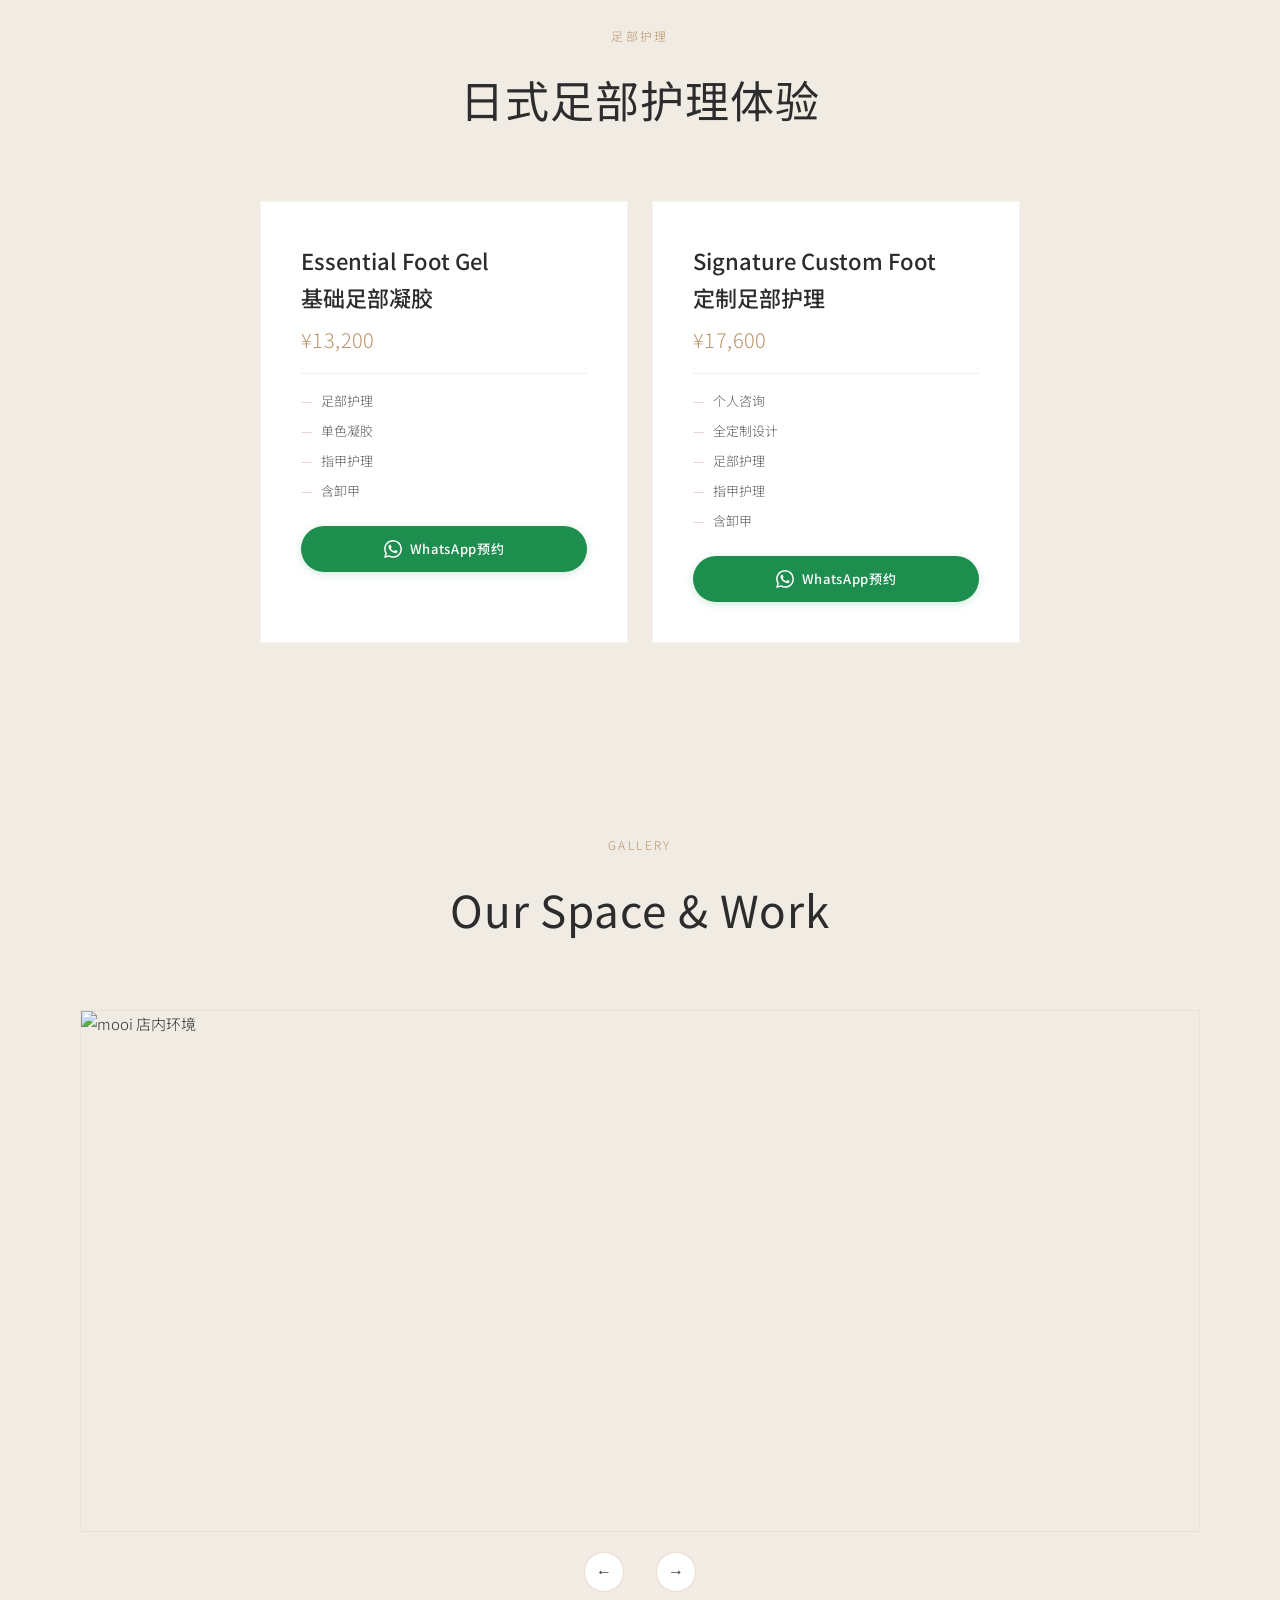
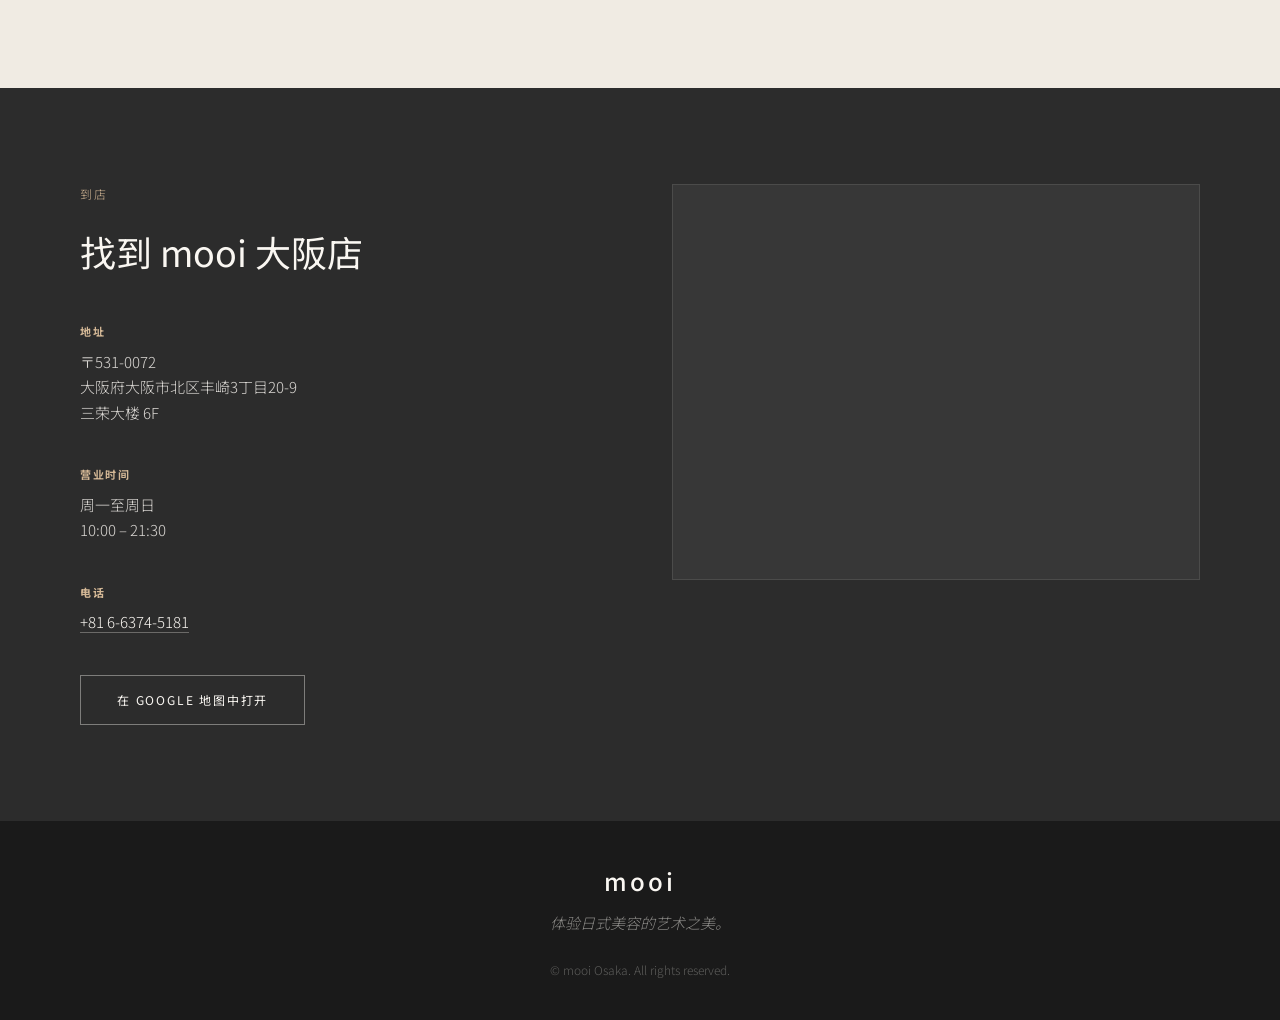
==== commit 9f0e98b9: "Change CN "Book Your Visit" button text to 查看菜单 Co-Authored-By: Claude Opus 4.7 <noreply@anthropic.c" ====
--- a/cn/index.html
+++ b/cn/index.html
@@ -48,7 +48,7 @@
         <p class="hero-tag">日本 · 大阪</p>
         <h1>体验日式美容的<br>艺术之美</h1>
         <p class="hero-sub">20年专业技艺。不仅是一次护理，更是一段来自日本的美丽回忆。</p>
-        <a href="#lash" class="btn btn-primary">预约到店</a>
+        <a href="#lash" class="btn btn-primary">查看菜单</a>
         <div class="hero-quick-nav">
           <a href="#lash" class="hero-nav-pill">美睫</a>
           <a href="#facial" class="hero-nav-pill">面部</a>
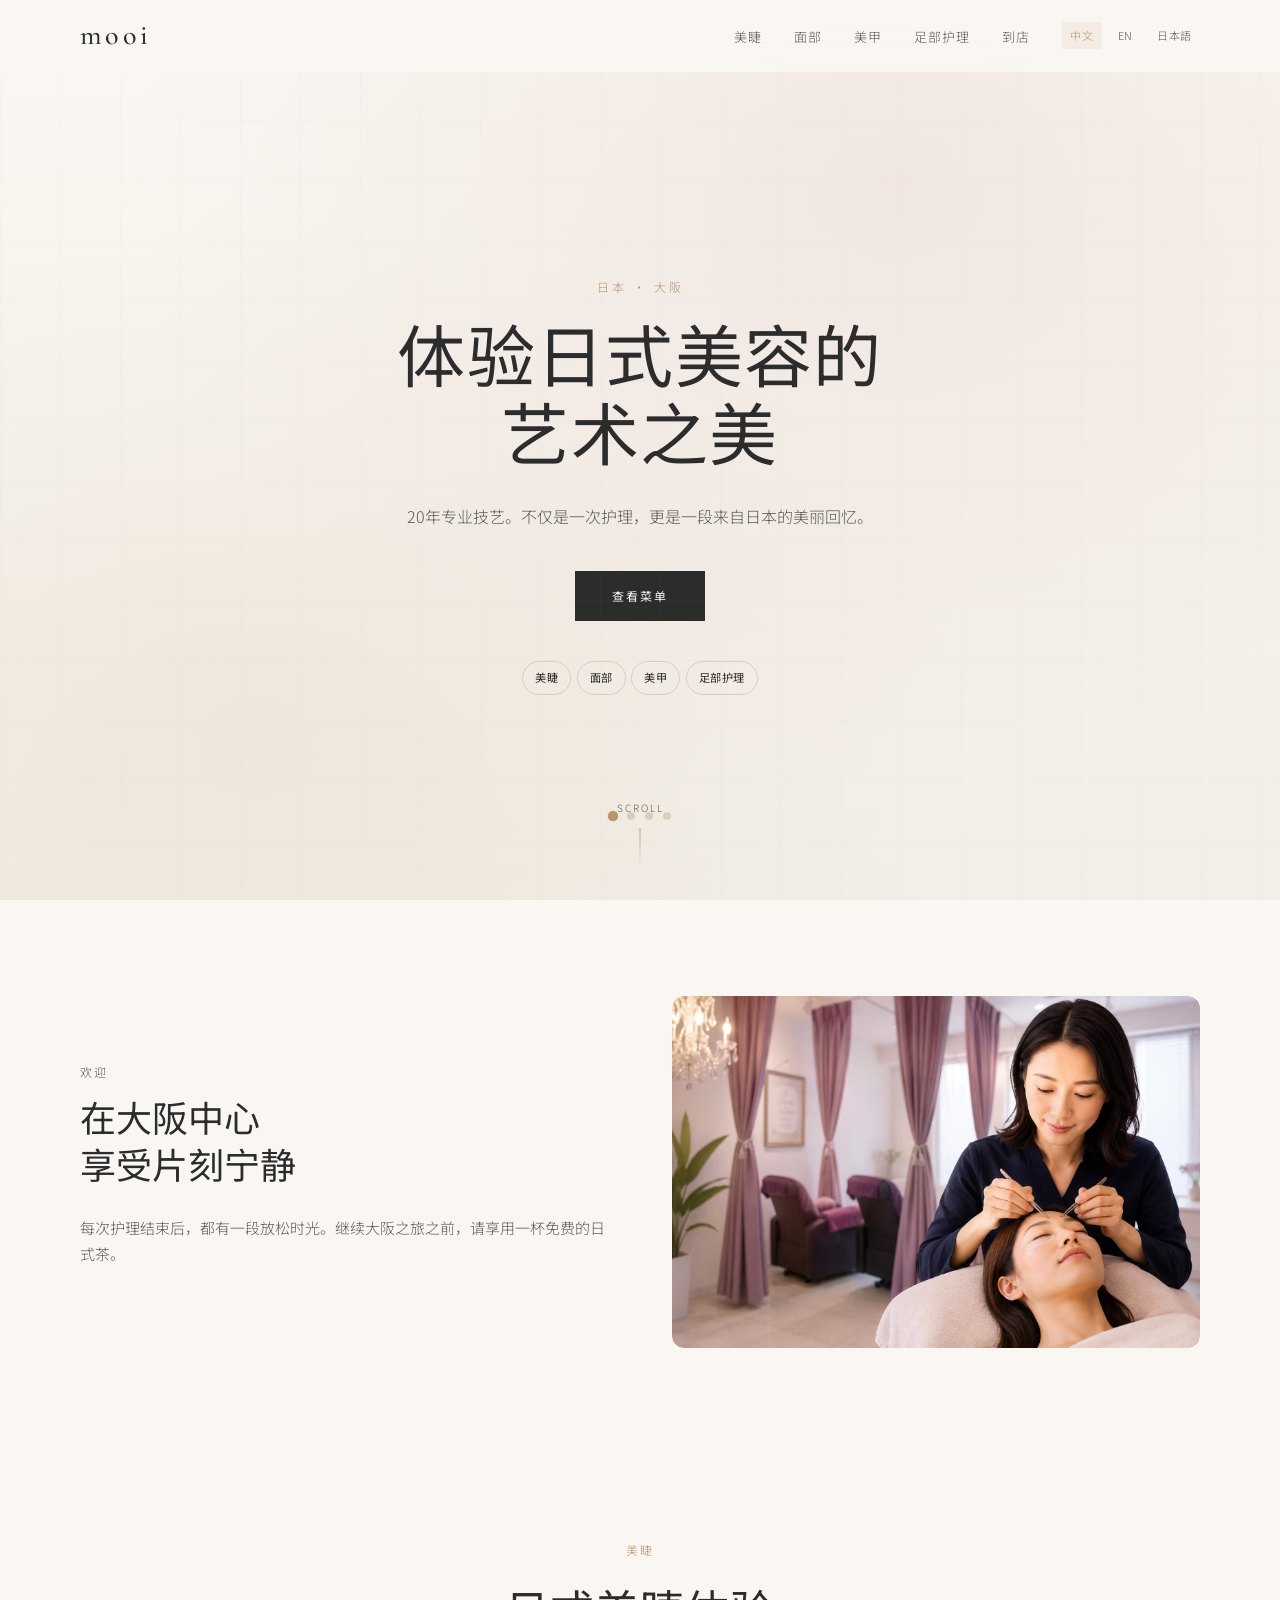
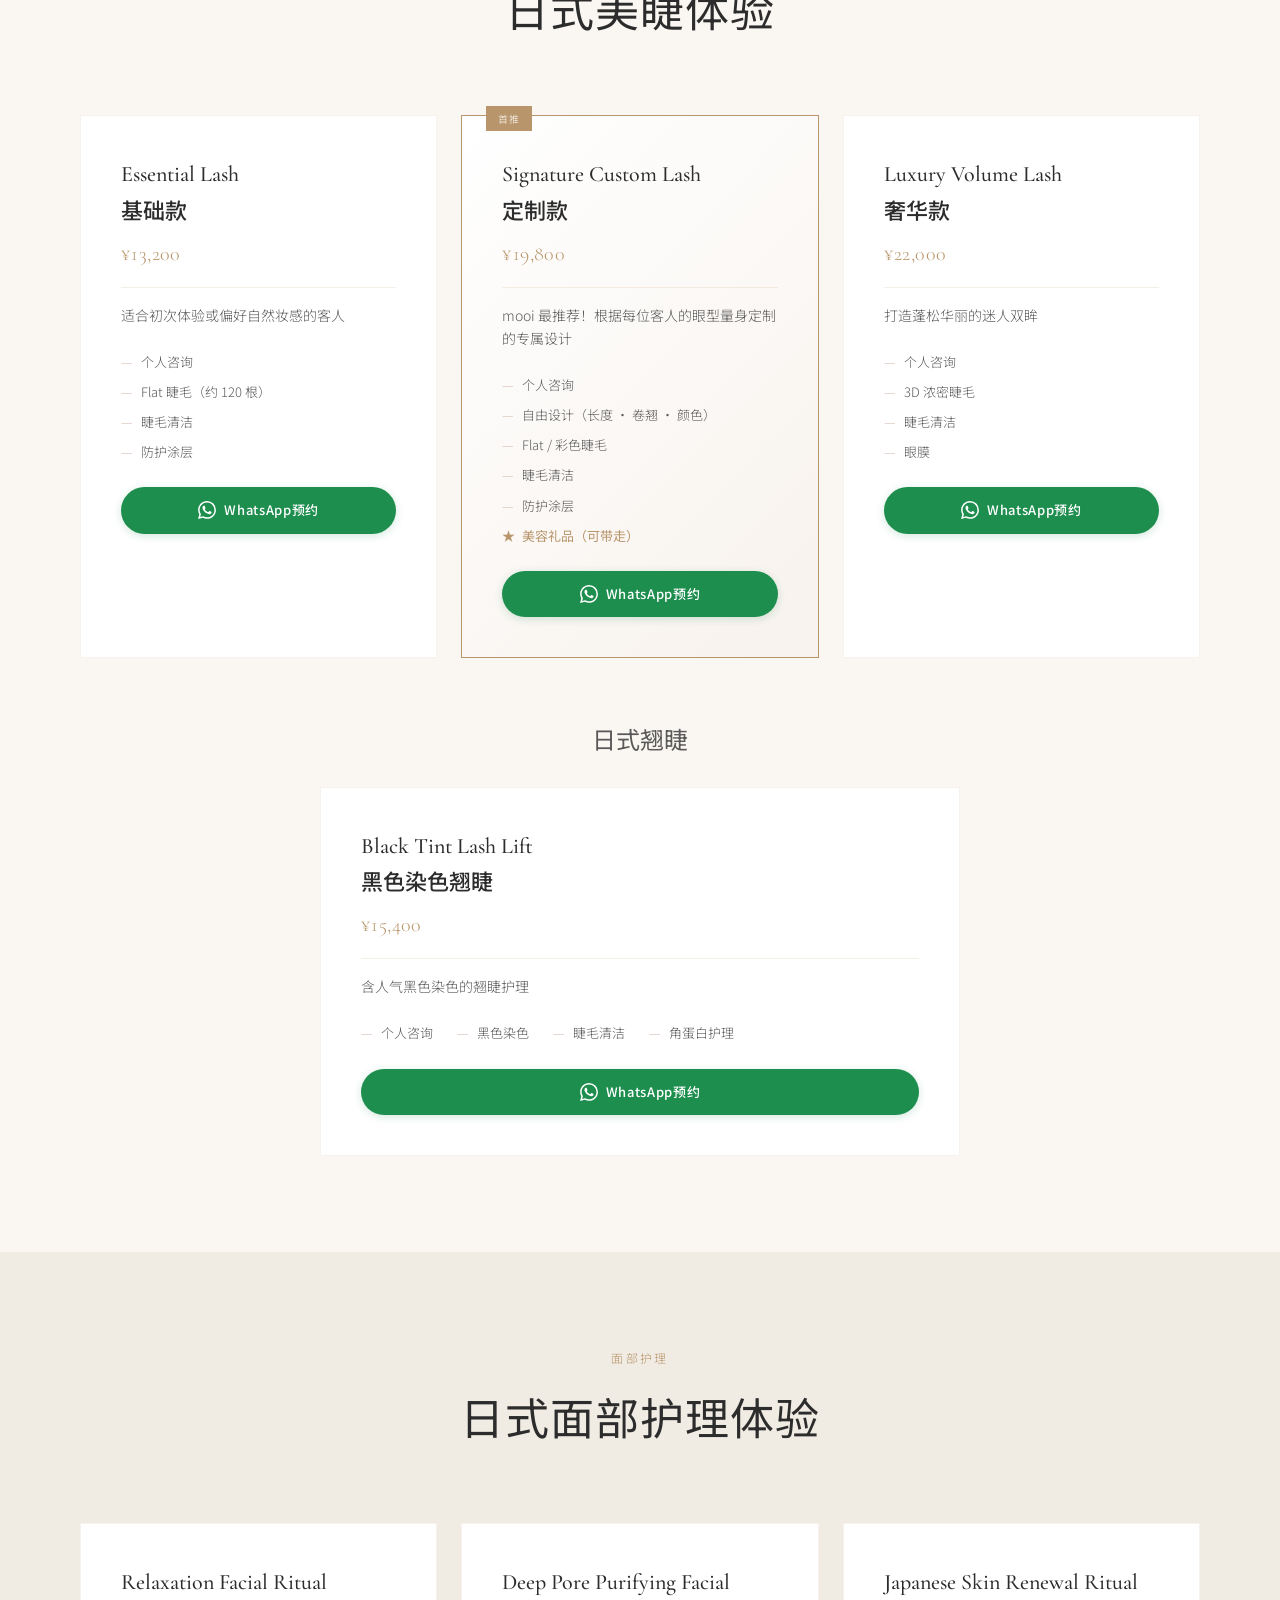
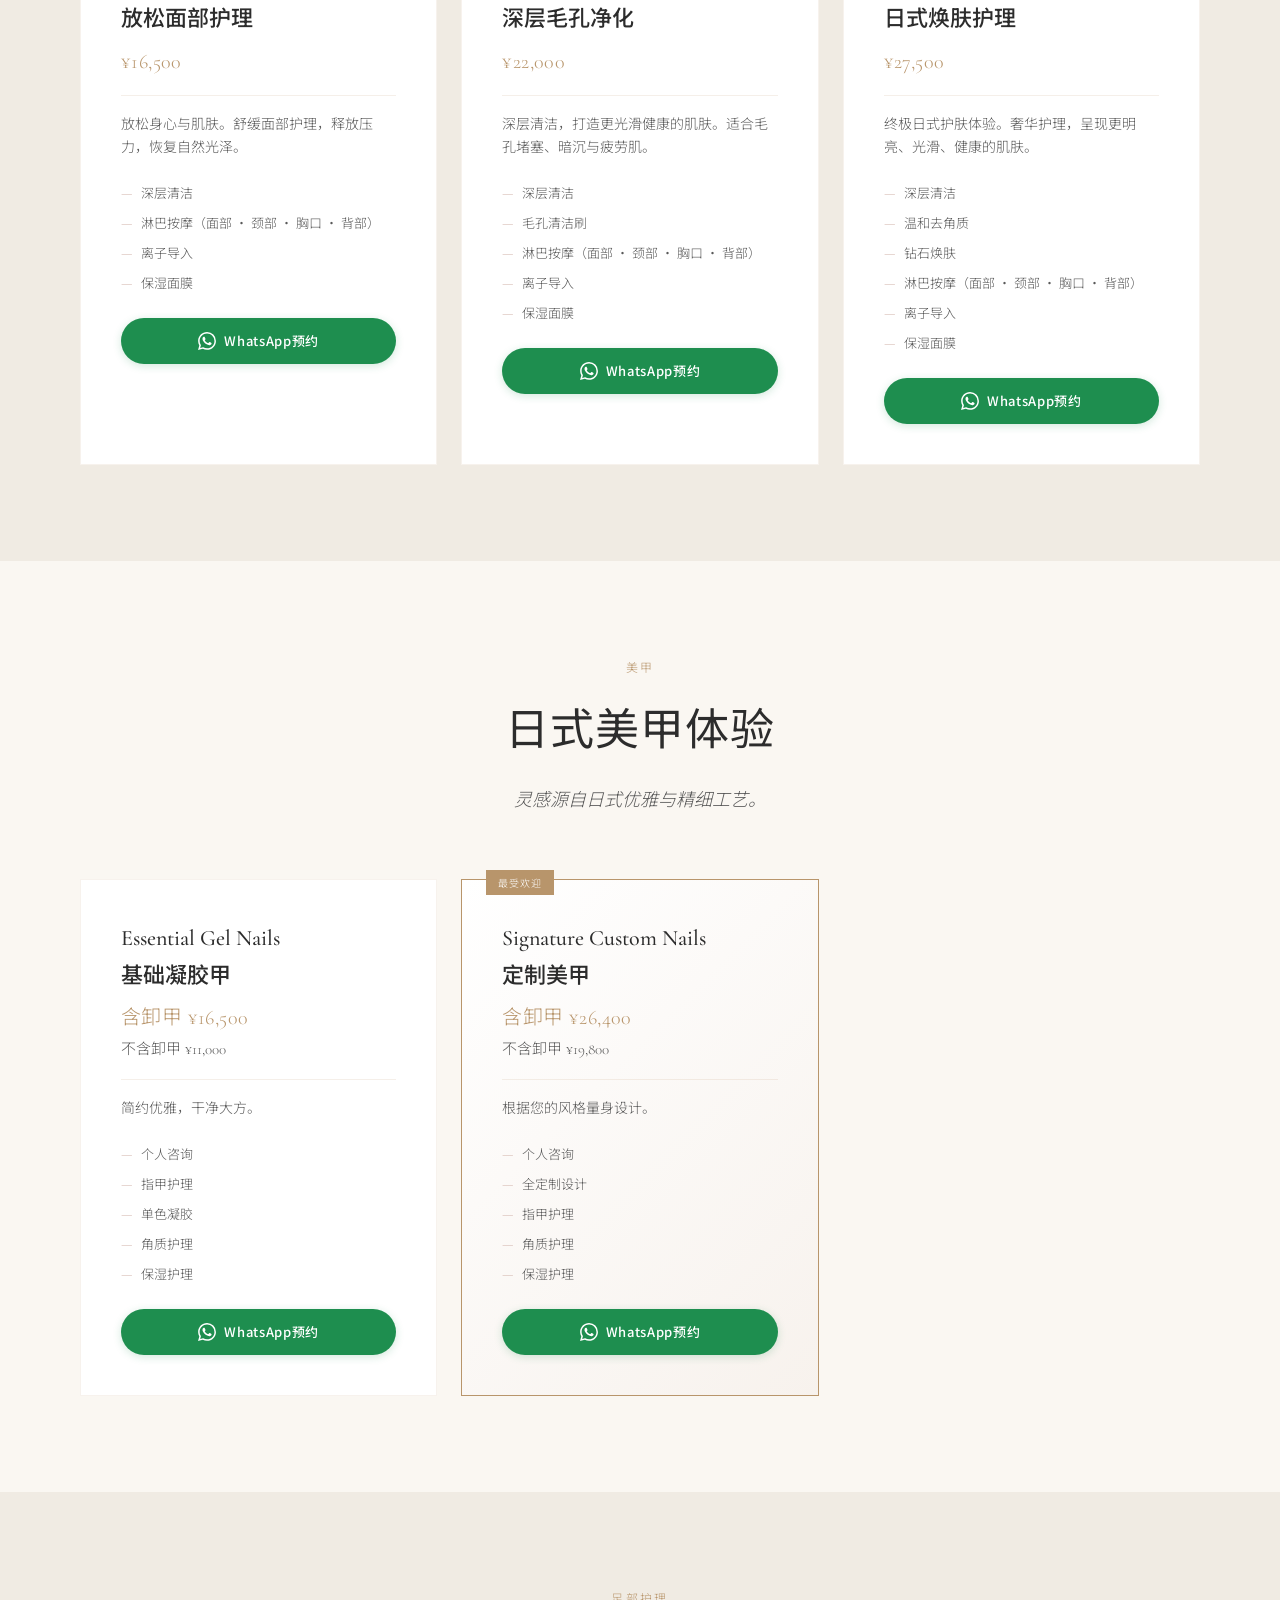
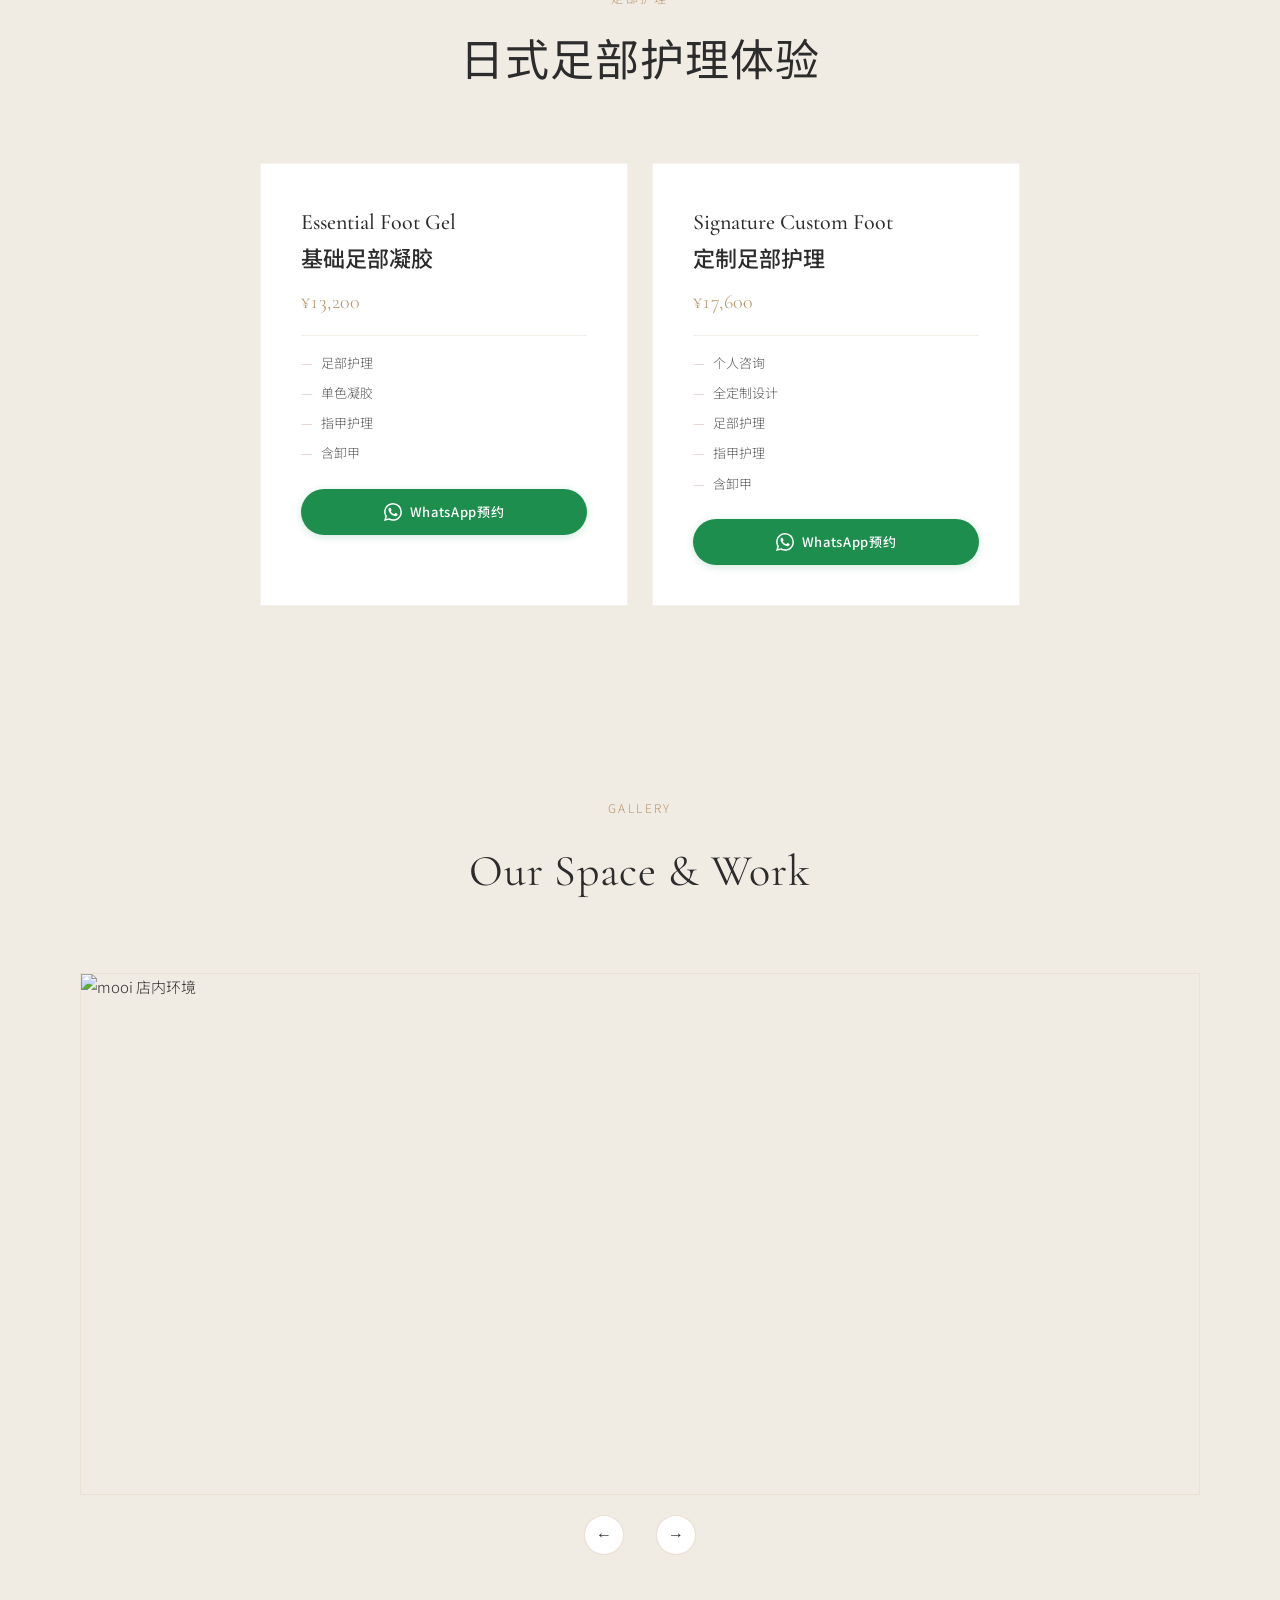
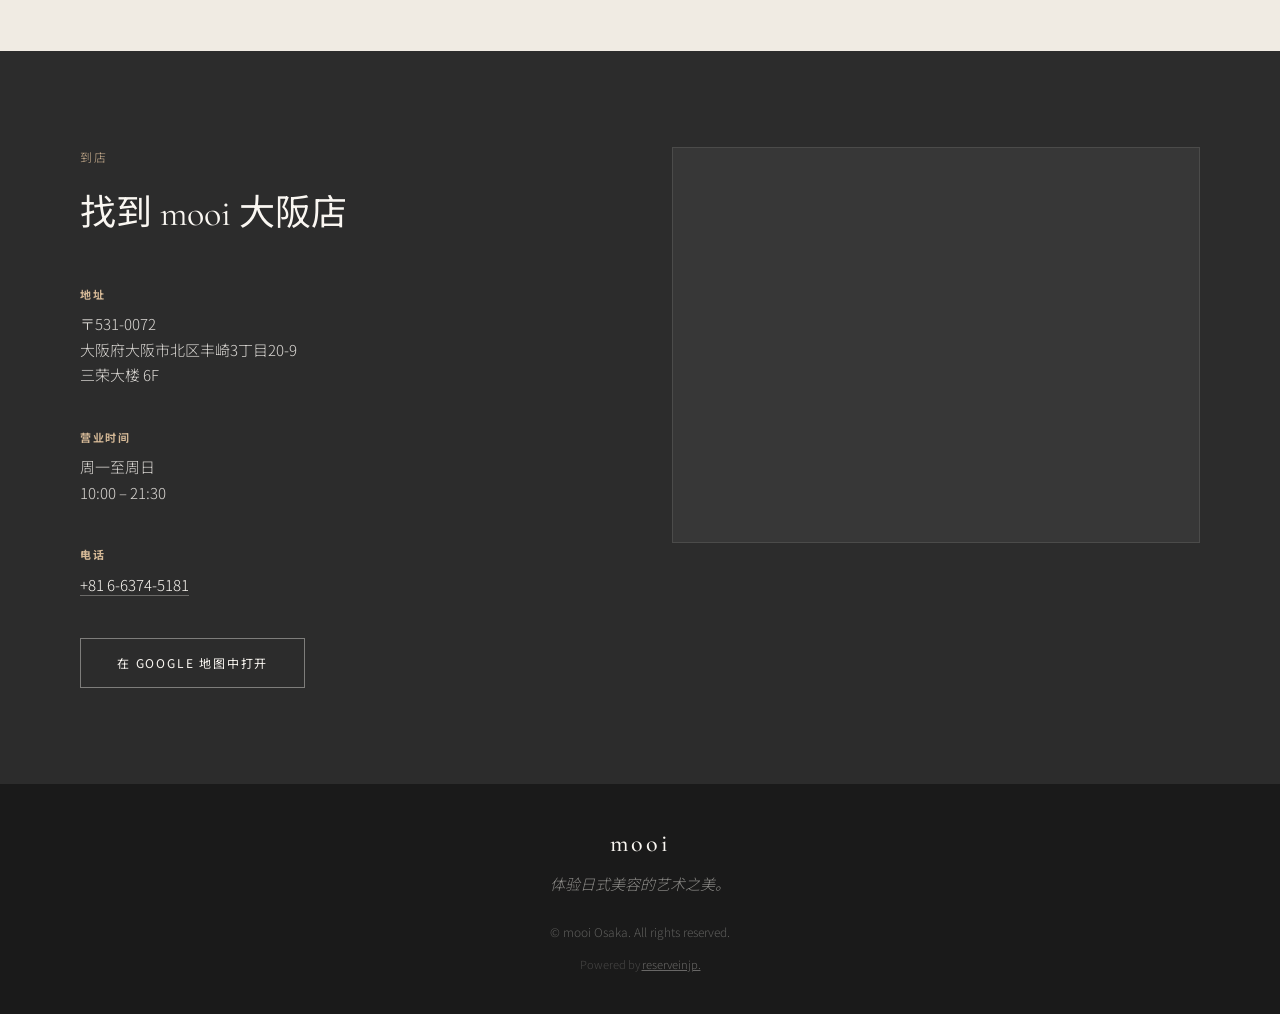
==== commit 7fa389d0: "Add "Powered by reserveinjp." footer line, prevent lang card desc wrapping Co-Authored-By: Claude Op" ====
--- a/cn/index.html
+++ b/cn/index.html
@@ -419,6 +419,7 @@
       <span class="logo">mooi</span>
       <p class="footer-tagline">体验日式美容的艺术之美。</p>
       <p class="footer-copy">&copy; mooi Osaka. All rights reserved.</p>
+      <p class="footer-powered">Powered by <a href="https://reserveinjp.com/" target="_blank" rel="noopener">reserveinjp.</a></p>
     </div>
   </footer>
 
--- a/styles.css
+++ b/styles.css
@@ -143,7 +143,11 @@
 
 html[lang="zh-CN"] {
   --font-body: "SimHei", "Noto Sans SC", "Noto Sans JP", sans-serif;
-  --font-display: "SimHei", "Noto Sans SC", serif;
+  --font-display: "Cormorant Garamond", "SimHei", "Noto Sans SC", serif;
+}
+
+html[lang="zh-CN"] .logo {
+  font-family: "Cormorant Garamond", "Noto Sans JP", serif;
 }
 
 .nav-links a {
@@ -865,6 +869,22 @@
   margin-top: var(--space-sm);
 }
 
+.footer-powered {
+  font-size: 0.7rem;
+  color: rgba(250, 247, 242, 0.2);
+  margin-top: 0.25rem;
+}
+
+.footer-powered a {
+  color: rgba(250, 247, 242, 0.35);
+  text-decoration: underline;
+  transition: color 0.3s;
+}
+
+.footer-powered a:hover {
+  color: rgba(250, 247, 242, 0.6);
+}
+
 /* ---- Responsive ---- */
 
 @media (max-width: 900px) {
@@ -1134,6 +1154,7 @@
   color: var(--charcoal-light);
   width: 11em;
   flex-shrink: 0;
+  white-space: nowrap;
   text-align: center;
 }
 
@@ -1300,6 +1321,23 @@
   color: var(--charcoal-light);
   font-weight: 300;
   letter-spacing: 0.5px;
+}
+
+.lang-footer-powered {
+  font-size: 0.65rem;
+  color: var(--charcoal-light);
+  opacity: 0.5;
+  margin-top: 0.25rem;
+}
+
+.lang-footer-powered a {
+  color: var(--charcoal-light);
+  text-decoration: underline;
+  transition: color 0.3s;
+}
+
+.lang-footer-powered a:hover {
+  color: var(--gold);
 }
 
 /* ---- Booking Button (Service Cards) ---- */
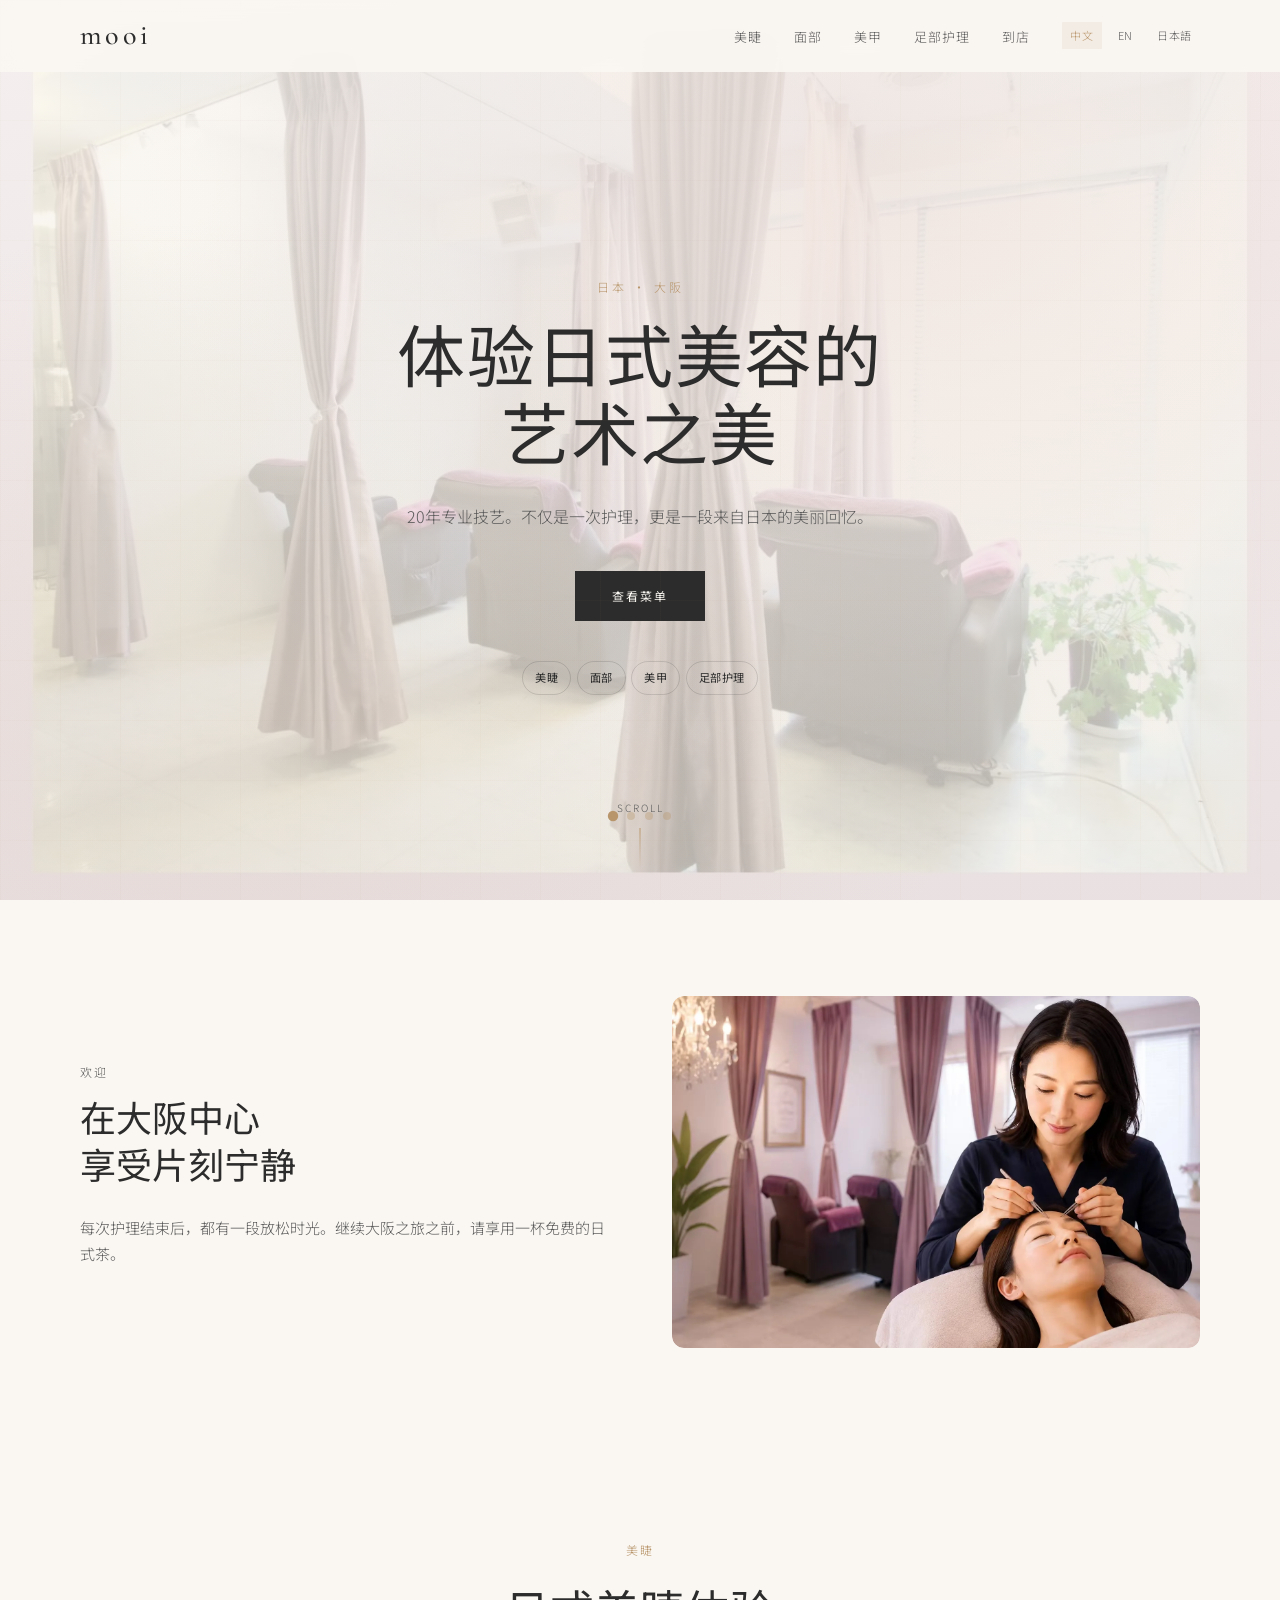
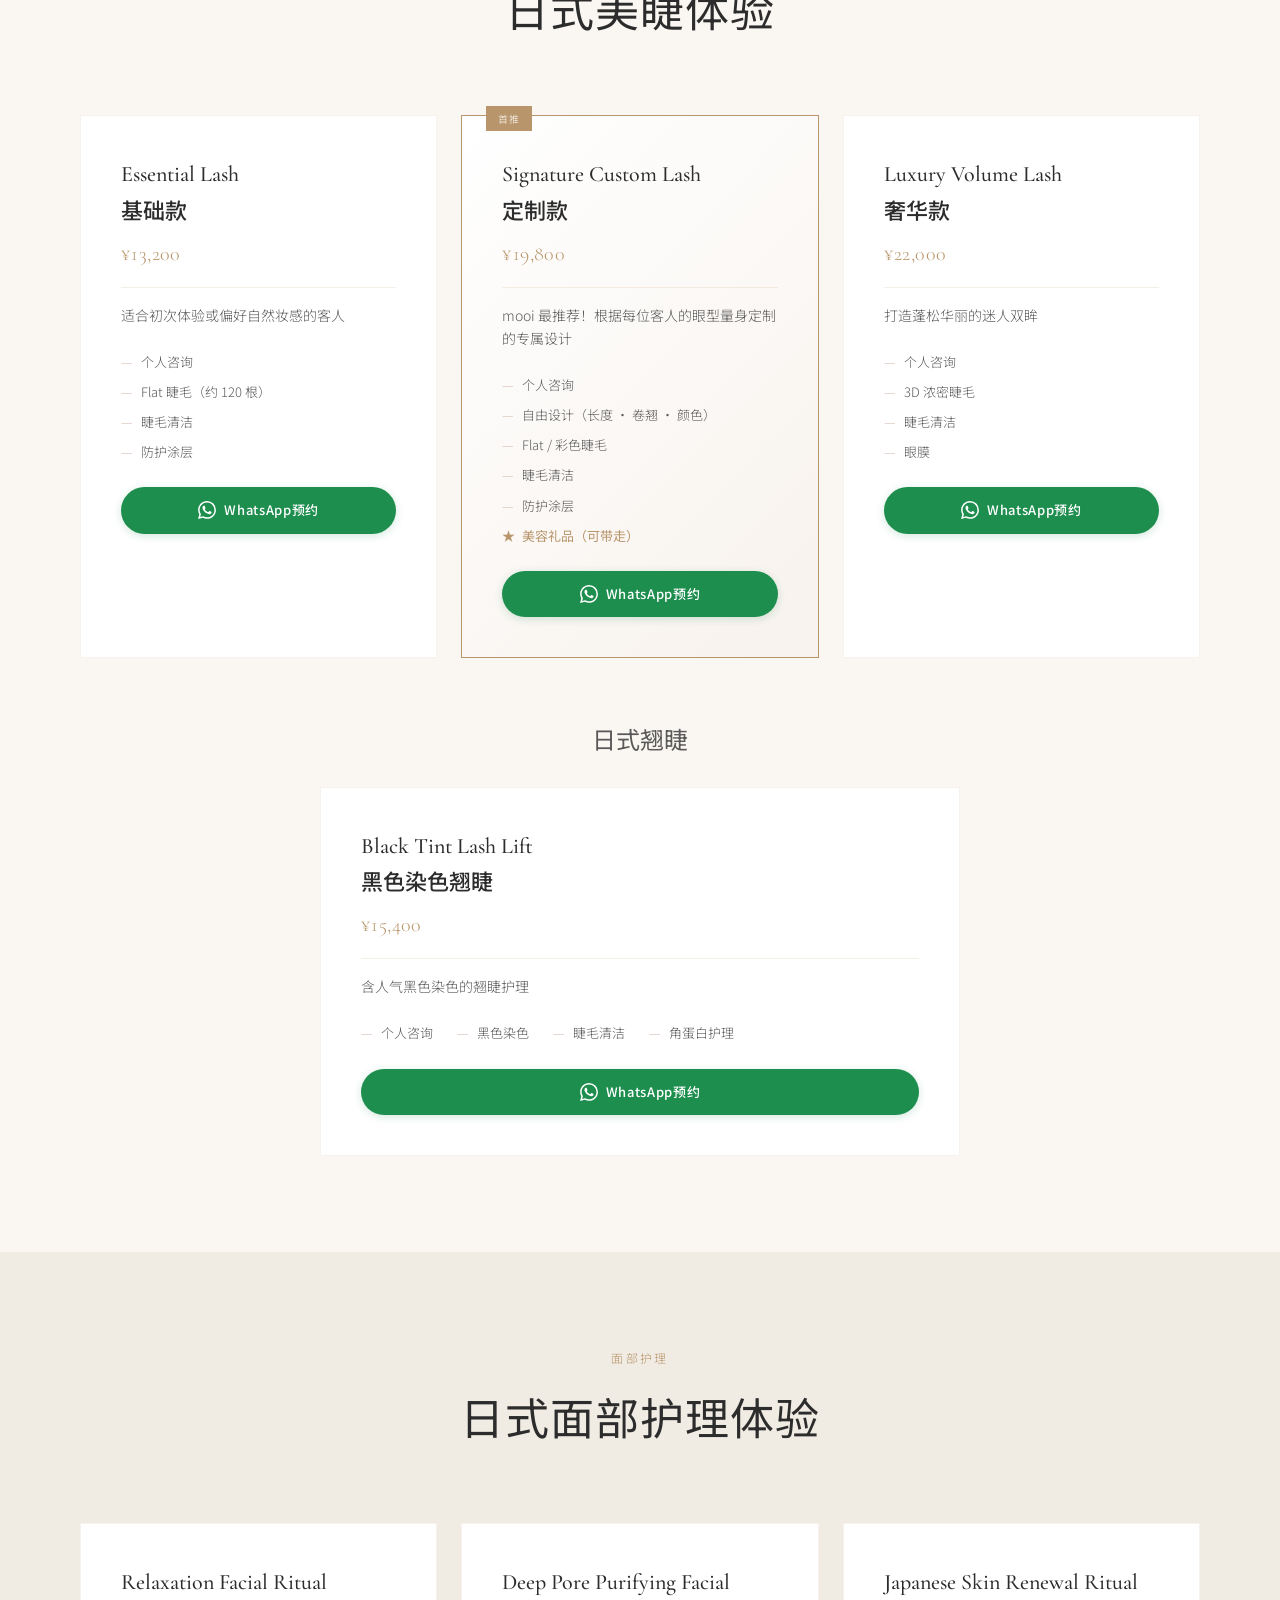
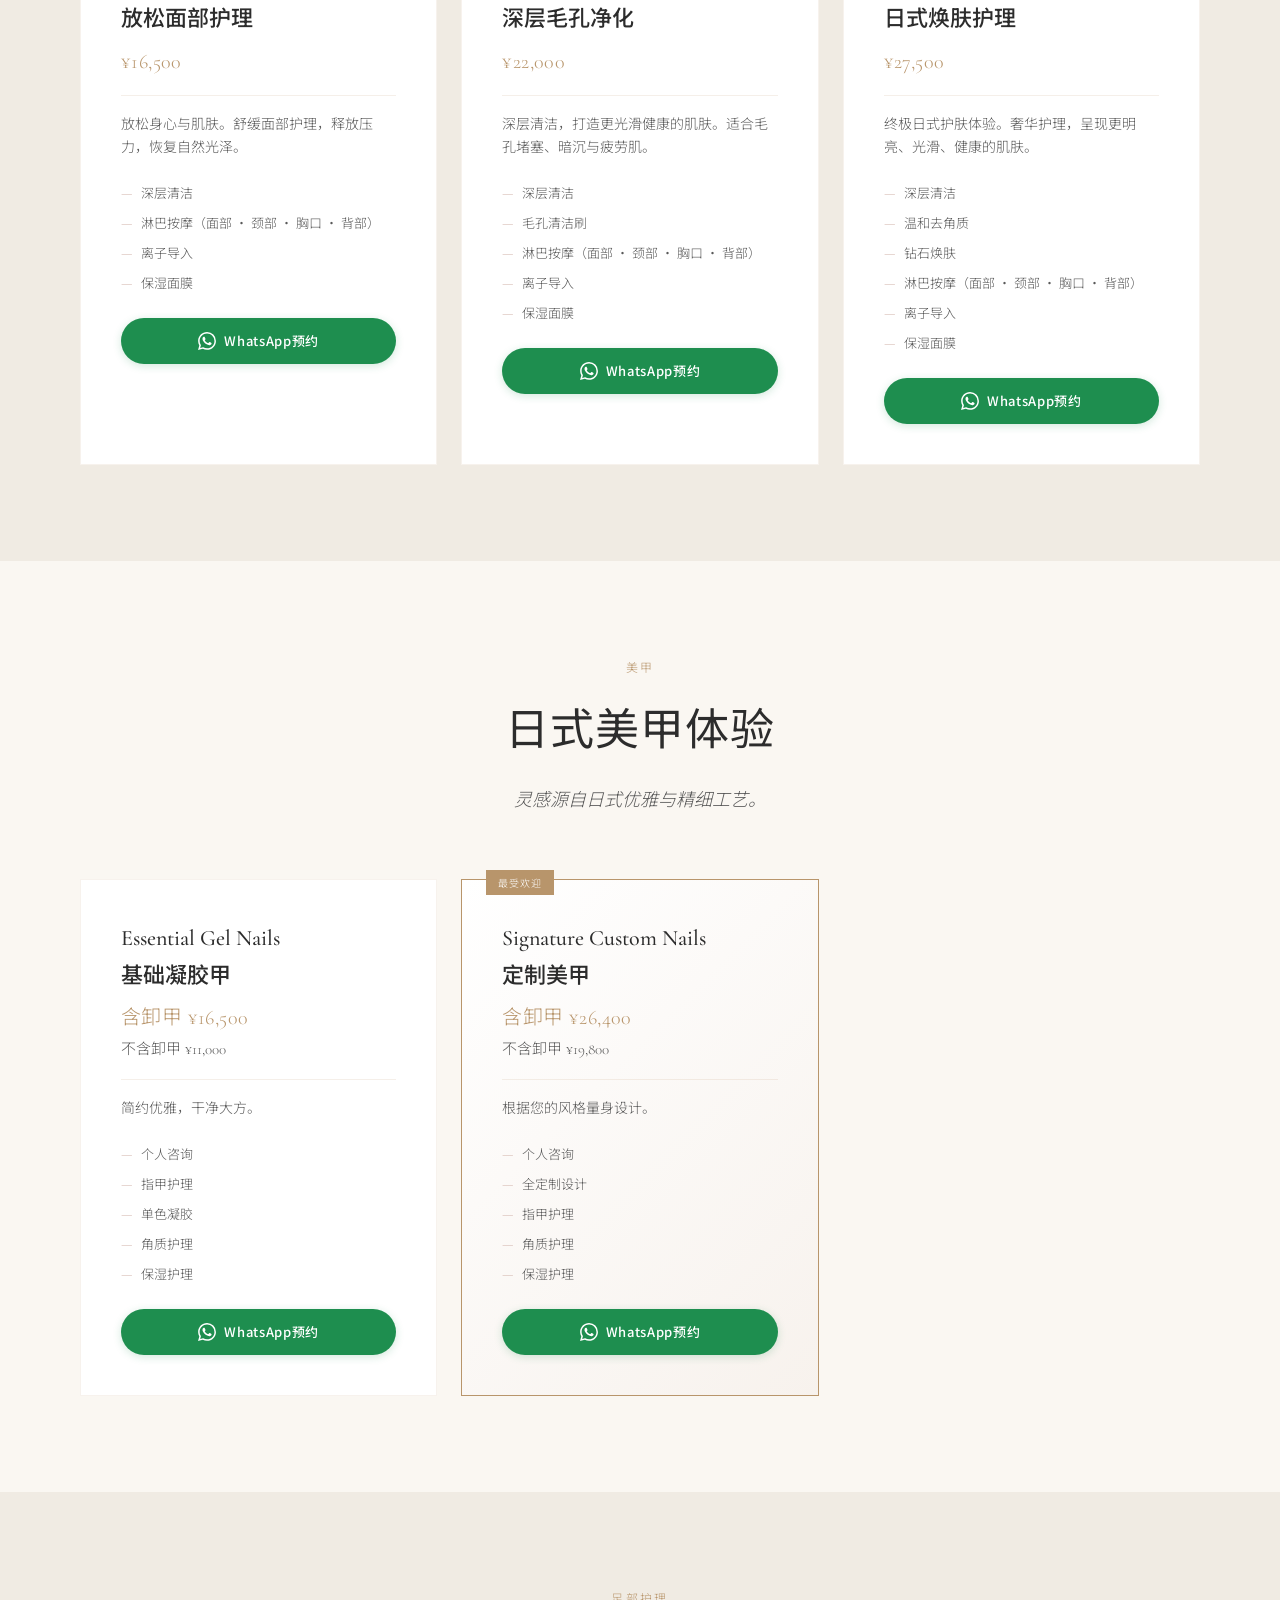
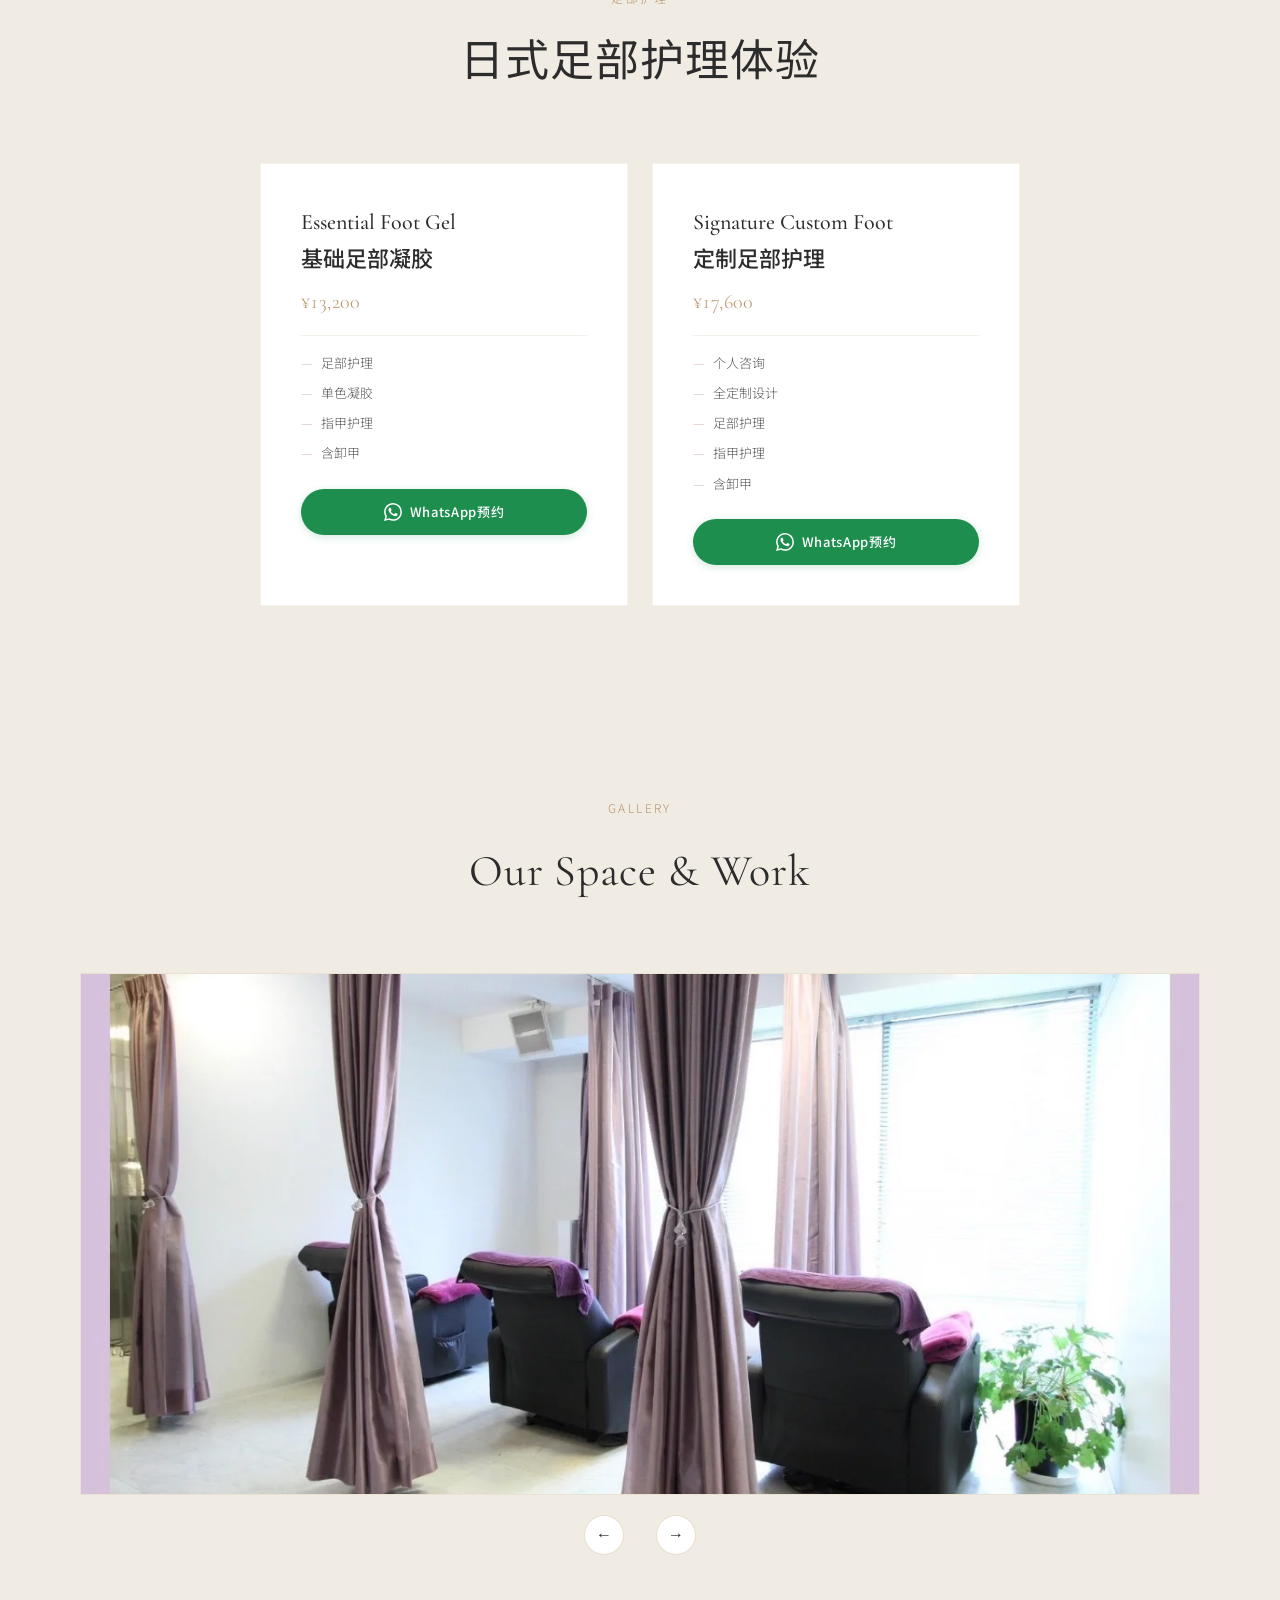
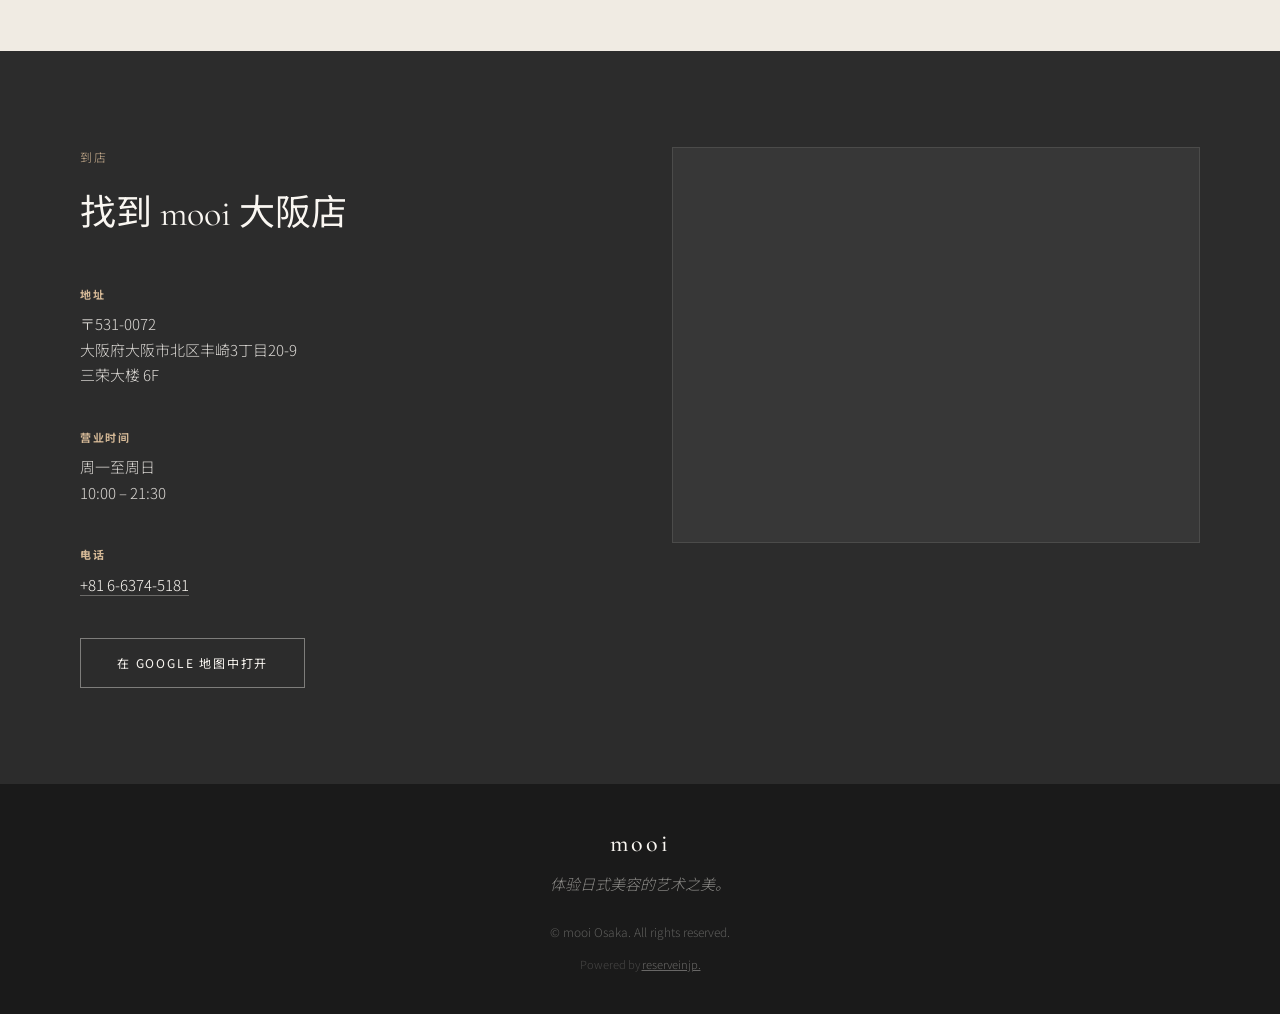
==== commit db7723c6: "Convert images from PNG to WebP and update references Co-Authored-By: Claude Opus 4.7 <noreply@anthr" ====
--- a/cn/index.html
+++ b/cn/index.html
@@ -13,7 +13,7 @@
 <body>
   <header class="header" id="header">
     <nav class="nav container">
-      <a href="../index.html" class="logo">mooi</a>
+      <a href="../landing.html" class="logo">mooi</a>
       <button class="nav-toggle" aria-label="打开菜单" aria-expanded="false">
         <span></span>
         <span></span>
@@ -38,10 +38,10 @@
   <main>
     <section class="hero">
       <div class="hero-carousel" id="heroCarousel">
-        <div class="hero-slide active" style="background-image: url(../assets/images/interior-salon-01.jpg);"></div>
-        <div class="hero-slide" style="background-image: url(../assets/images/interior-salon-02.jpg);"></div>
-        <div class="hero-slide" style="background-image: url(../assets/images/service-01.jpg);"></div>
-        <div class="hero-slide" style="background-image: url(../assets/images/service-03.jpg);"></div>
+        <div class="hero-slide active" style="background-image: url(../assets/images/interior-salon-01.webp);"></div>
+        <div class="hero-slide" style="background-image: url(../assets/images/interior-salon-02.webp);"></div>
+        <div class="hero-slide" style="background-image: url(../assets/images/service-01.webp);"></div>
+        <div class="hero-slide" style="background-image: url(../assets/images/service-03.webp);"></div>
       </div>
       <div class="hero-grid-overlay"></div>
       <div class="hero-content container">
@@ -77,7 +77,7 @@
         </div>
         <div class="intro-features">
           <div class="intro-promo-image">
-            <img src="../assets/images/promo.jpg" alt="mooi beauty salon Osaka" loading="lazy">
+            <img src="../assets/images/promo.webp" alt="mooi beauty salon Osaka" loading="lazy">
           </div>
         </div>
       </div>
@@ -341,31 +341,31 @@
         <div class="env-carousel" id="envCarousel">
           <div class="env-carousel-track" id="envTrack">
             <div class="env-carousel-slide">
-              <img src="../assets/images/interior-salon-01.jpg" alt="mooi 店内环境" loading="lazy">
-            </div>
-            <div class="env-carousel-slide">
-              <img src="../assets/images/interior-salon-02.jpg" alt="mooi 店内装饰" loading="lazy">
-            </div>
-            <div class="env-carousel-slide">
-              <img src="../assets/images/service-02.jpg" alt="mooi 护理服务" loading="lazy">
-            </div>
-            <div class="env-carousel-slide">
-              <img src="../assets/images/service-04.jpg" alt="mooi 美容服务" loading="lazy">
-            </div>
-            <div class="env-carousel-slide">
-              <img src="../assets/images/service-05.jpg" alt="mooi 美容体验" loading="lazy">
-            </div>
-            <div class="env-carousel-slide">
-              <img src="../assets/images/service-06.jpg" alt="mooi 体验" loading="lazy">
-            </div>
-            <div class="env-carousel-slide">
-              <img src="../assets/images/service-07.jpg" alt="mooi 护理" loading="lazy">
-            </div>
-            <div class="env-carousel-slide">
-              <img src="../assets/images/service-01.jpg" alt="mooi 服务" loading="lazy">
-            </div>
-            <div class="env-carousel-slide">
-              <img src="../assets/images/service-03.jpg" alt="mooi 作品" loading="lazy">
+              <img src="../assets/images/interior-salon-01.webp" alt="mooi 店内环境" loading="lazy">
+            </div>
+            <div class="env-carousel-slide">
+              <img src="../assets/images/interior-salon-02.webp" alt="mooi 店内装饰" loading="lazy">
+            </div>
+            <div class="env-carousel-slide">
+              <img src="../assets/images/service-02.webp" alt="mooi 护理服务" loading="lazy">
+            </div>
+            <div class="env-carousel-slide">
+              <img src="../assets/images/service-04.webp" alt="mooi 美容服务" loading="lazy">
+            </div>
+            <div class="env-carousel-slide">
+              <img src="../assets/images/service-05.webp" alt="mooi 美容体验" loading="lazy">
+            </div>
+            <div class="env-carousel-slide">
+              <img src="../assets/images/service-06.webp" alt="mooi 体验" loading="lazy">
+            </div>
+            <div class="env-carousel-slide">
+              <img src="../assets/images/service-07.webp" alt="mooi 护理" loading="lazy">
+            </div>
+            <div class="env-carousel-slide">
+              <img src="../assets/images/service-01.webp" alt="mooi 服务" loading="lazy">
+            </div>
+            <div class="env-carousel-slide">
+              <img src="../assets/images/service-03.webp" alt="mooi 作品" loading="lazy">
             </div>
           </div>
         </div>
--- a/styles.css
+++ b/styles.css
@@ -1027,7 +1027,7 @@
 .lang-landing-bg {
   position: absolute;
   inset: 0;
-  background: url(assets/images/interior-salon-01.jpg) center/cover no-repeat;
+  background: url(assets/images/interior-salon-01.webp) center/cover no-repeat;
   opacity: 0.04;
   z-index: 0;
 }
